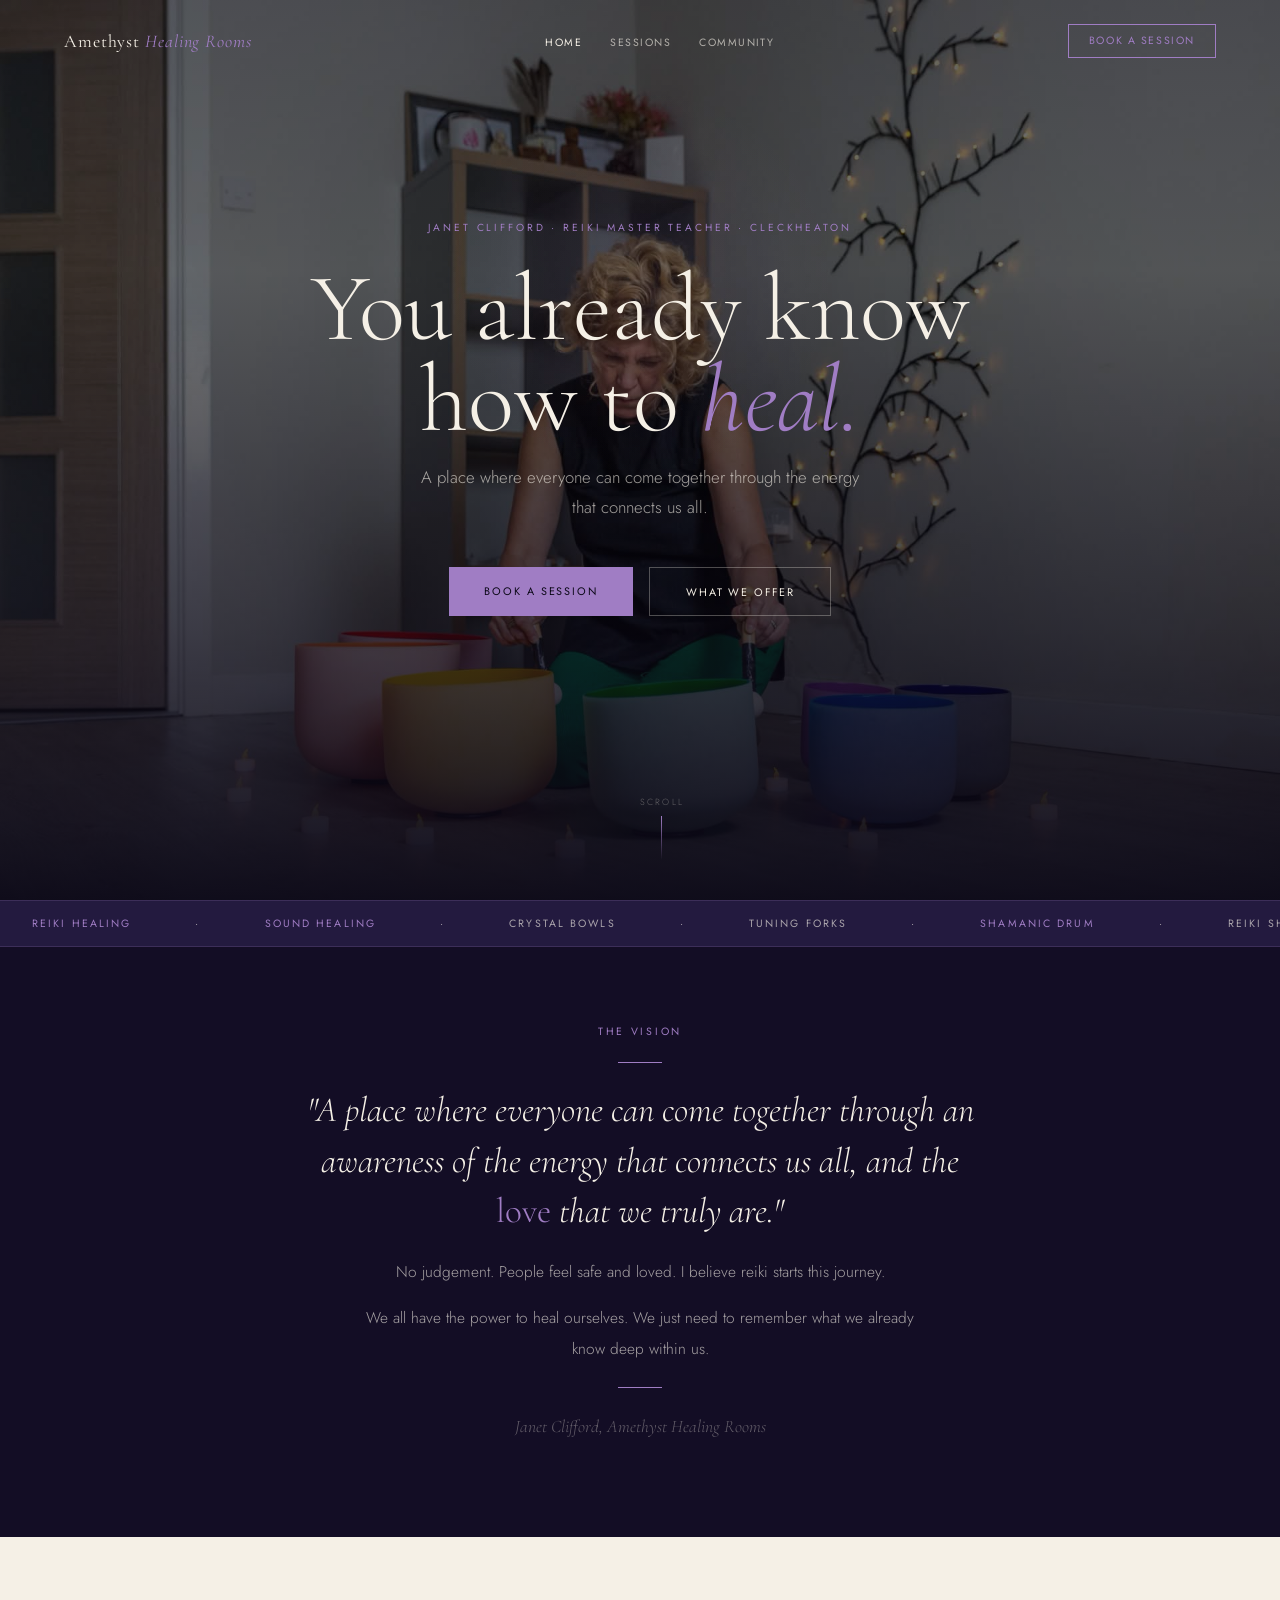
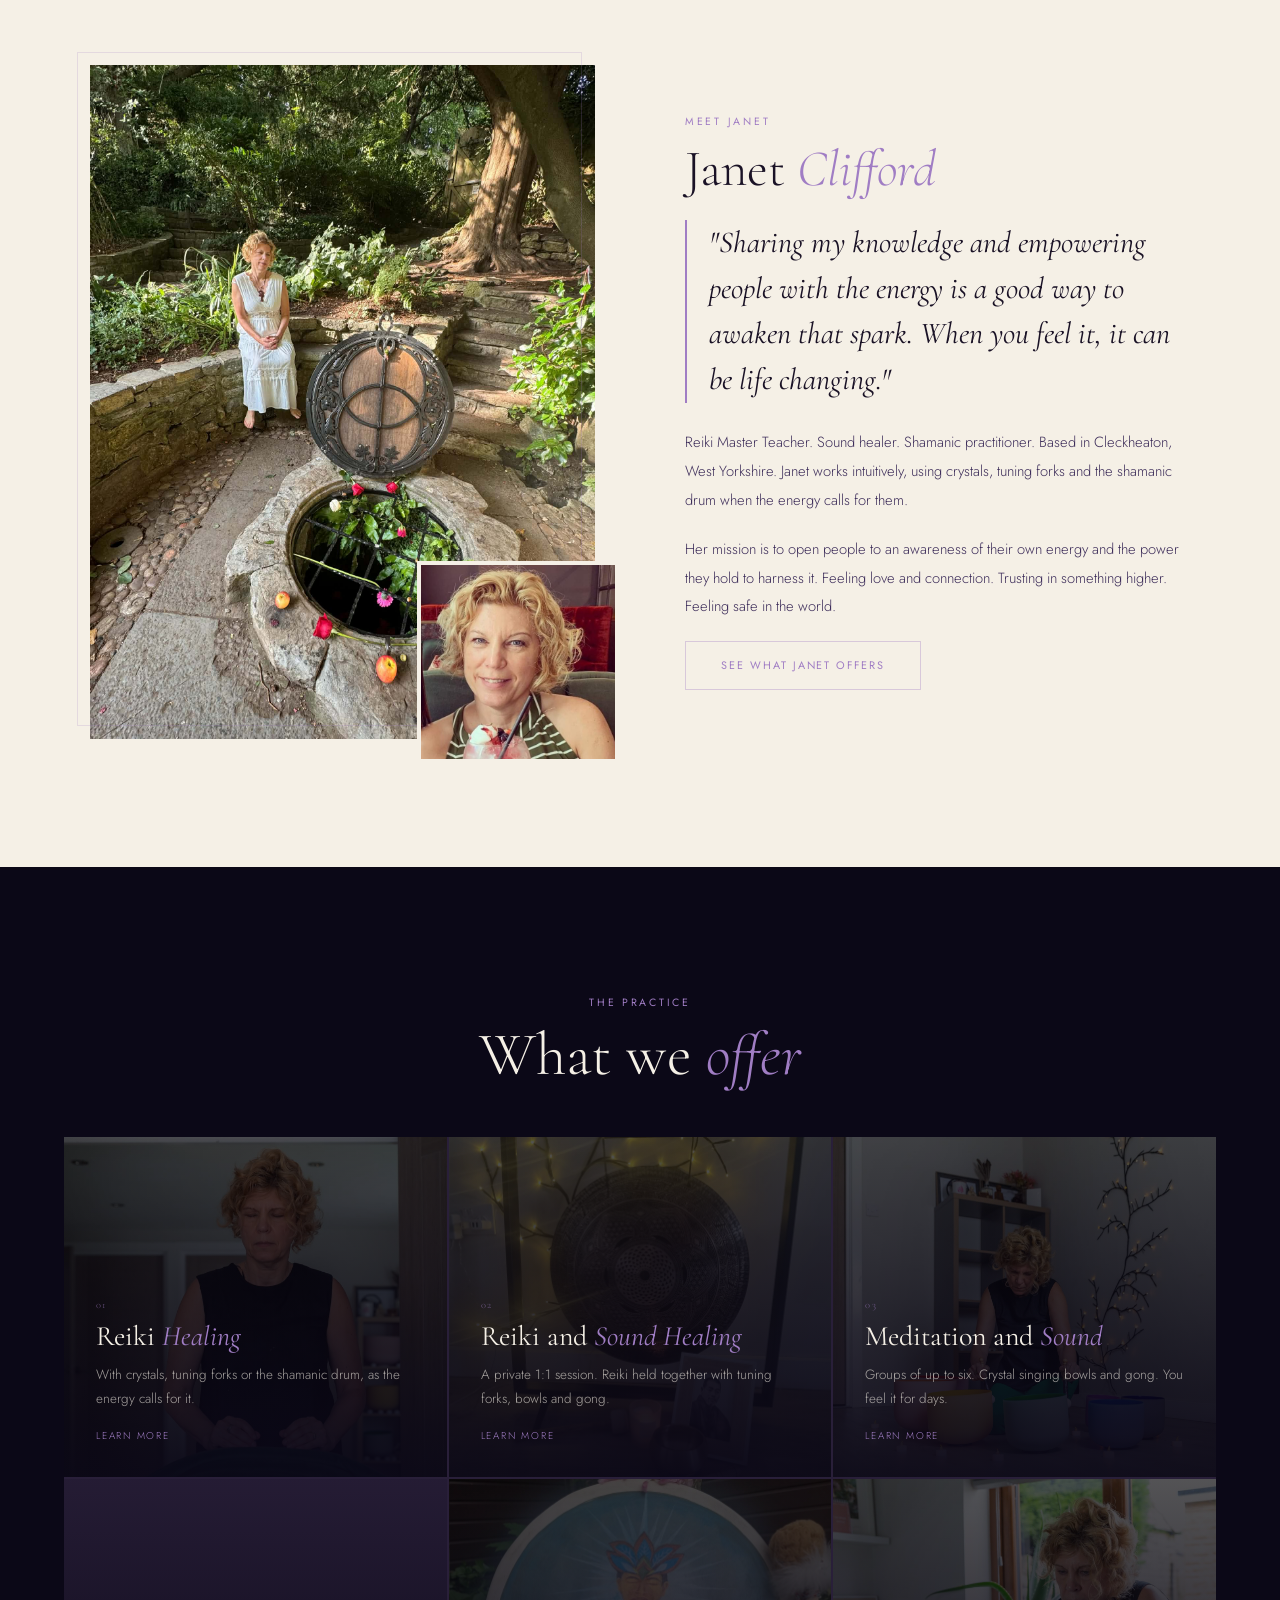
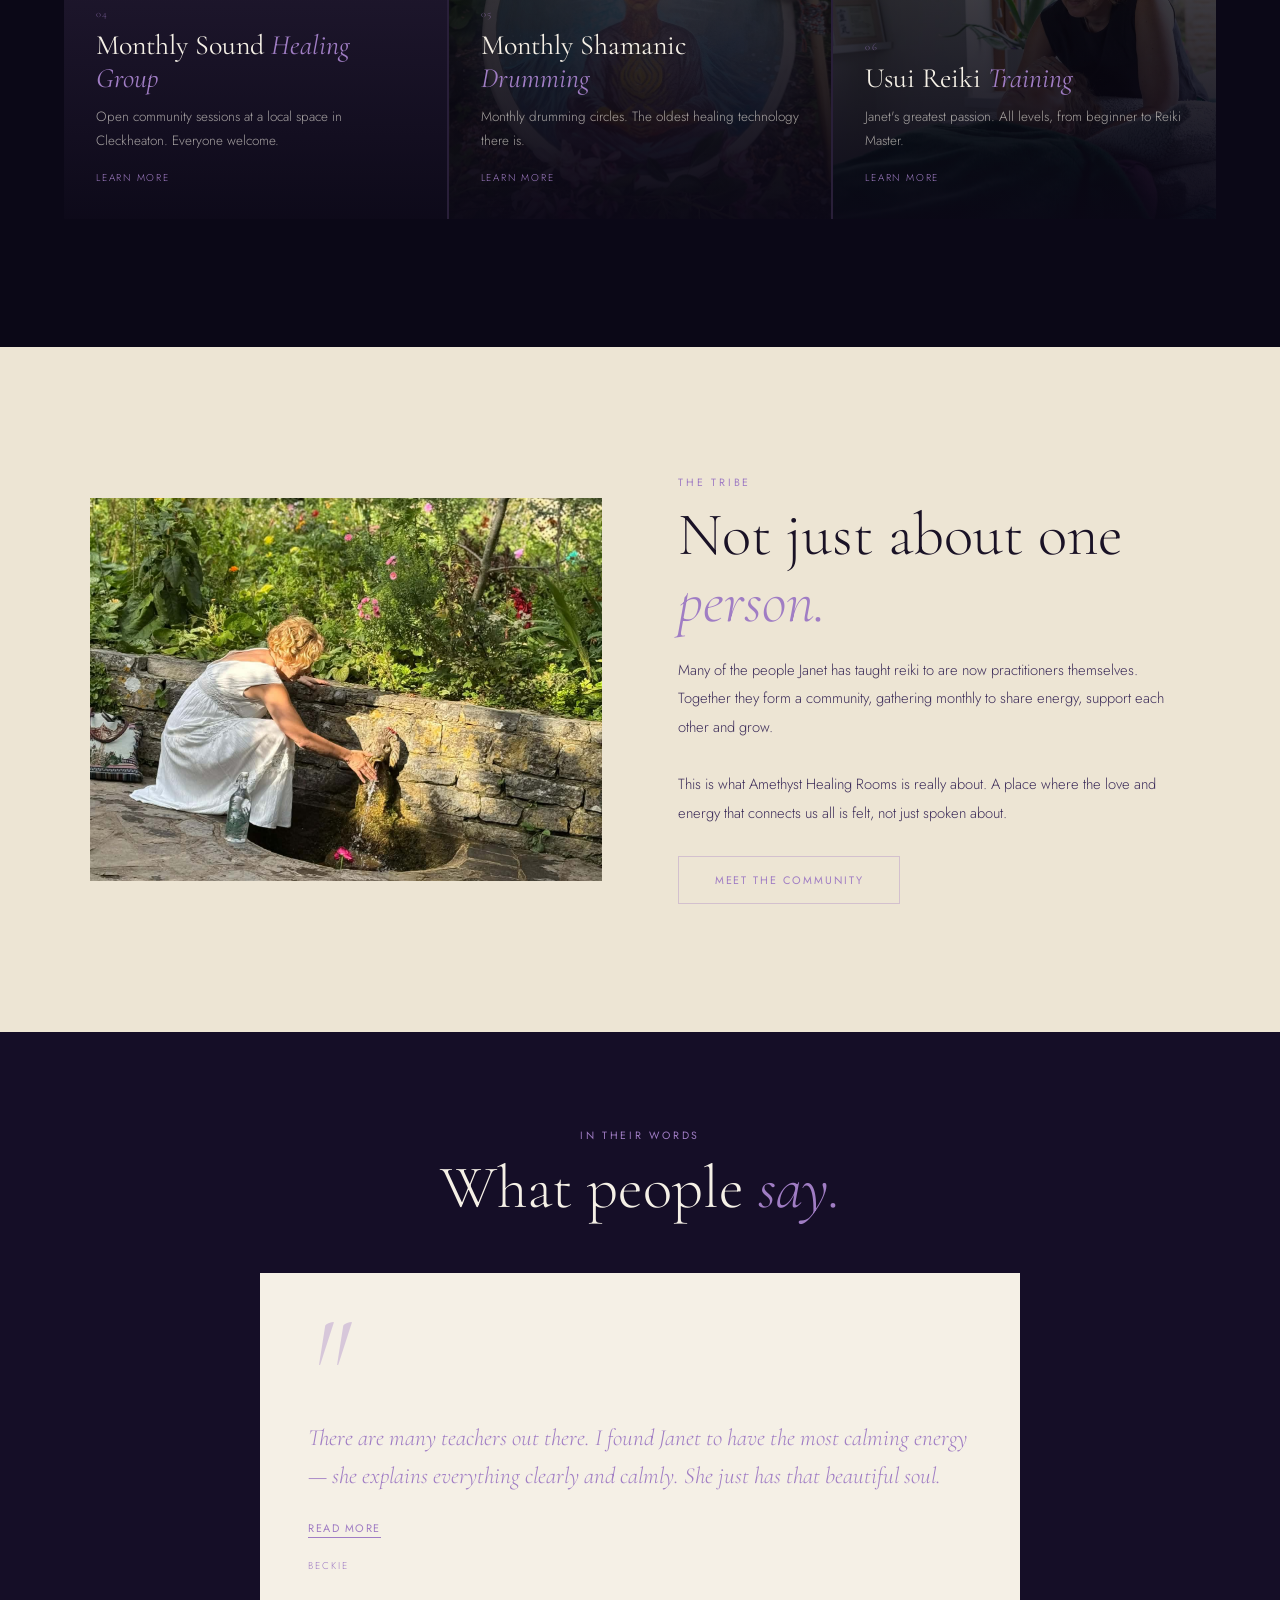
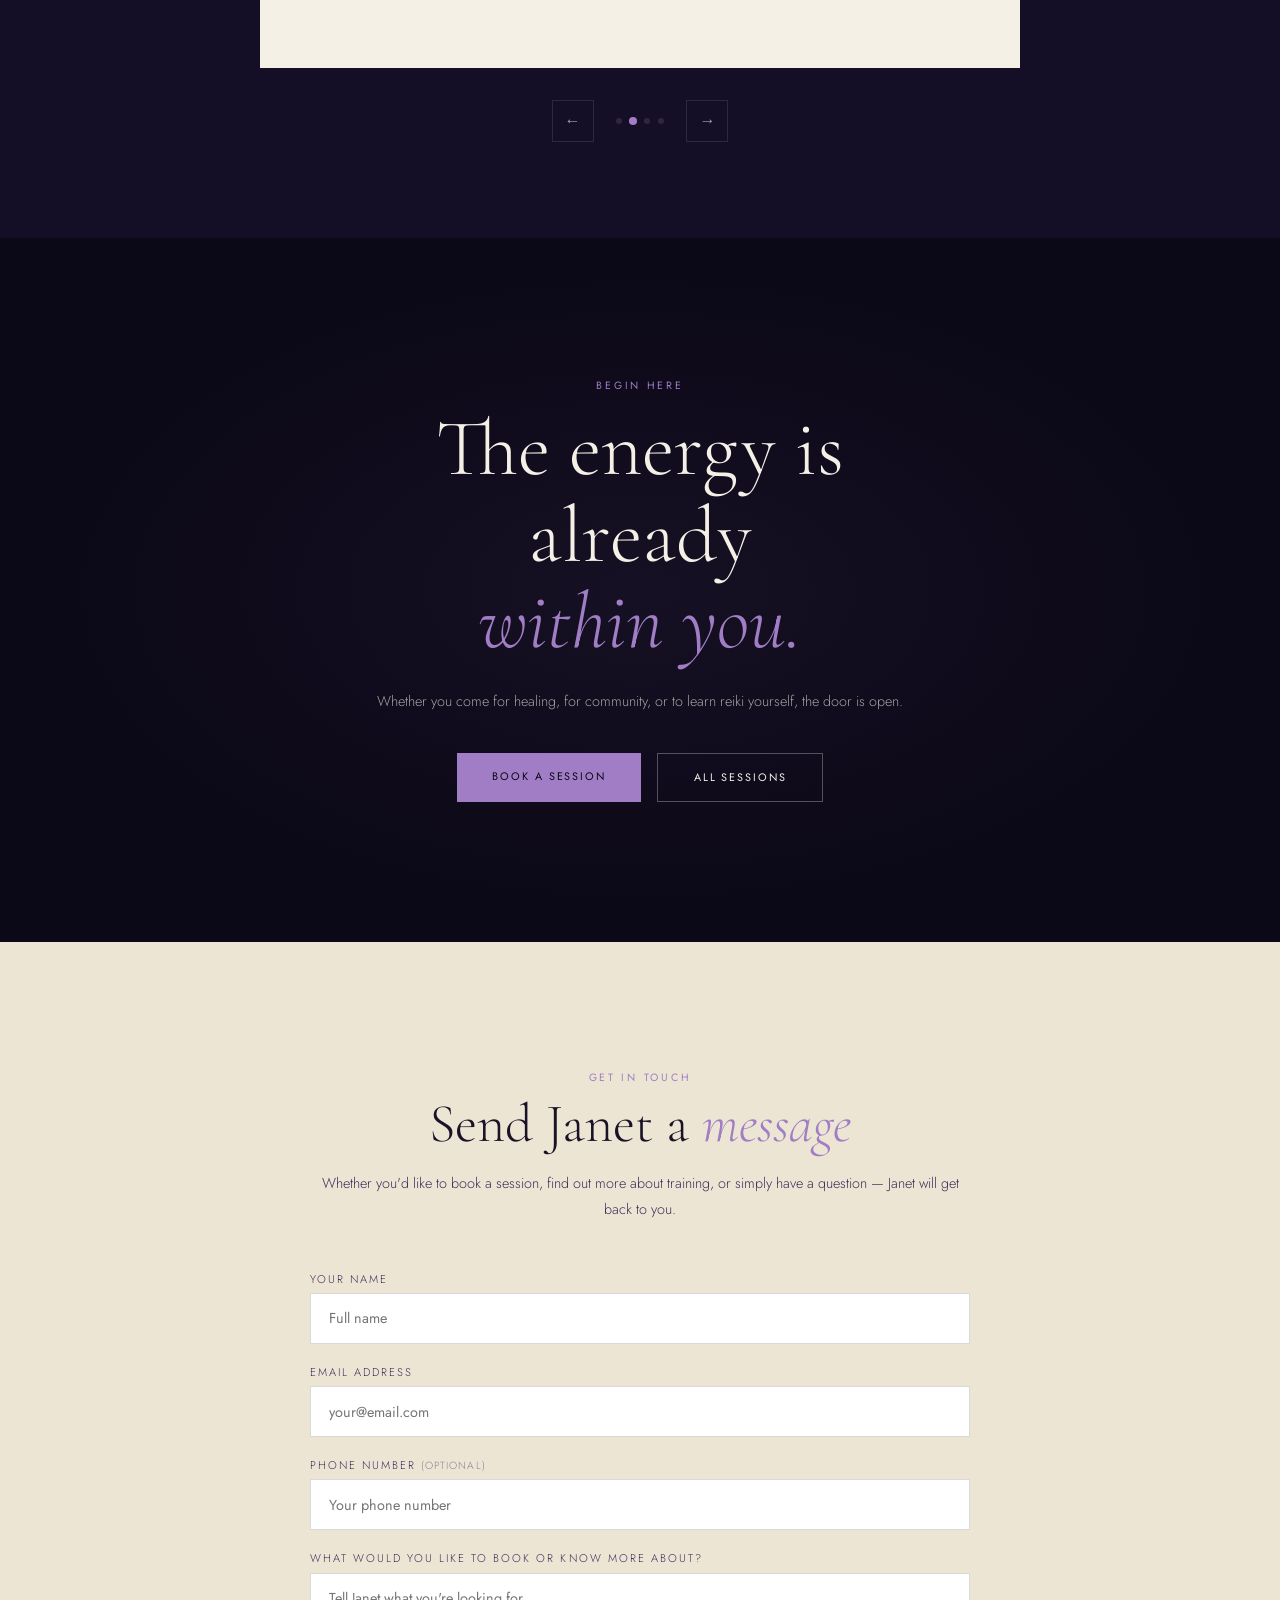
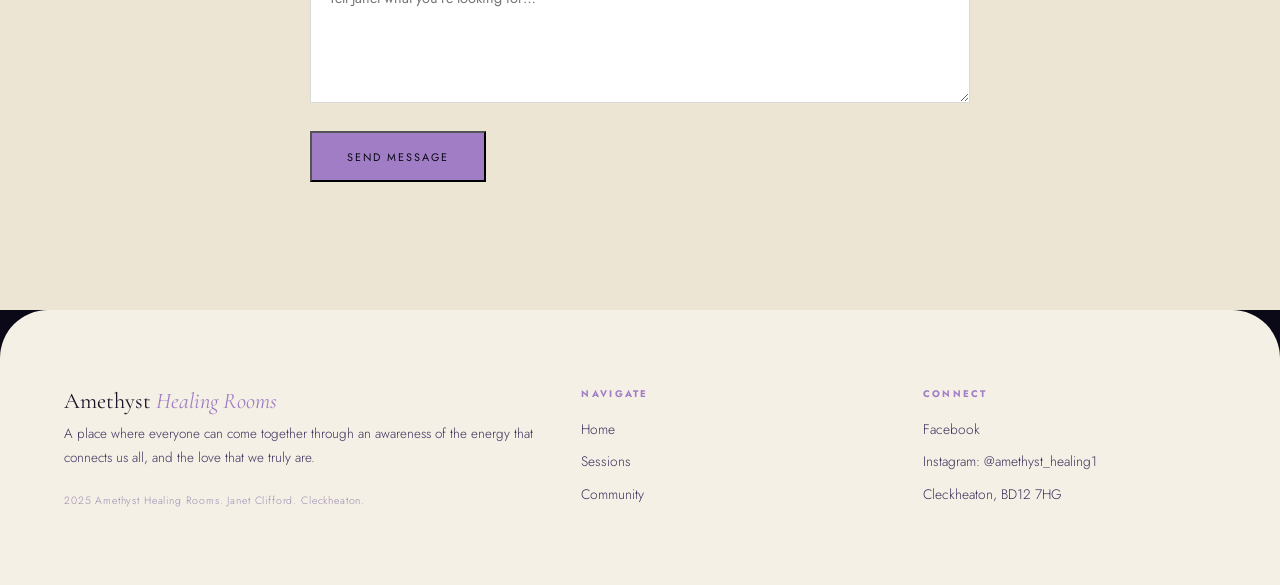
==== index.html @ 8c7b765a "Update Instagram handle to @amethyst_healing1 across all pages and llms.txt Co-Authored-By: Claude S" ====
<!DOCTYPE html>
<html lang="en">
<head>
  <meta charset="UTF-8">
  <meta name="viewport" content="width=device-width, initial-scale=1.0">
  <title>Amethyst Healing Rooms — Janet Clifford · Reiki and Sound Healing · Cleckheaton</title>
  <meta name="description" content="A place where everyone can come together through the energy that connects us all. Reiki, sound healing and community in Cleckheaton, West Yorkshire.">
  <meta property="og:type" content="website">
  <meta property="og:url" content="https://www.amethysthealingrooms.com/">
  <meta property="og:title" content="Amethyst Healing Rooms — Reiki &amp; Sound Healing, Cleckheaton">
  <meta property="og:description" content="A place where everyone can come together through the energy that connects us all. Reiki, sound healing and community in Cleckheaton, West Yorkshire.">
  <meta property="og:image" content="https://www.amethysthealingrooms.com/657449893_1251848930348039_2464343206332712562_n.jpg">
  <meta property="og:site_name" content="Amethyst Healing Rooms">
  <meta name="twitter:card" content="summary_large_image">
  <meta name="twitter:title" content="Amethyst Healing Rooms — Reiki &amp; Sound Healing, Cleckheaton">
  <meta name="twitter:description" content="A place where everyone can come together through the energy that connects us all. Reiki, sound healing and community in Cleckheaton, West Yorkshire.">
  <meta name="twitter:image" content="https://www.amethysthealingrooms.com/657449893_1251848930348039_2464343206332712562_n.jpg">
  <link rel="canonical" href="https://www.amethysthealingrooms.com/">
  <link rel="icon" type="image/png" href="favicon.png">
  <link rel="preconnect" href="https://fonts.googleapis.com">
  <link rel="preconnect" href="https://fonts.gstatic.com" crossorigin>
  <link href="https://fonts.googleapis.com/css2?family=Cormorant+Garamond:ital,wght@0,300;0,400;0,500;1,300;1,400;1,500;1,600&family=Jost:wght@300;400;500&display=swap" rel="stylesheet">
  <link rel="stylesheet" href="styles.css">
  <script type="application/ld+json">
  {
    "@context": "https://schema.org",
    "@graph": [
      {
        "@type": "LocalBusiness",
        "@id": "https://www.amethysthealingrooms.com/#business",
        "name": "Amethyst Healing Rooms",
        "description": "Reiki, sound healing and community in Cleckheaton, West Yorkshire. Run by Janet Clifford, Usui Reiki Master Teacher, sound healer and shamanic practitioner.",
        "url": "https://www.amethysthealingrooms.com/",
        "telephone": "",
        "email": "",
        "address": {
          "@type": "PostalAddress",
          "addressLocality": "Cleckheaton",
          "addressRegion": "West Yorkshire",
          "postalCode": "BD12 7HG",
          "addressCountry": "GB"
        },
        "geo": {
          "@type": "GeoCoordinates",
          "latitude": "53.7245",
          "longitude": "-1.7185"
        },
        "image": "https://www.amethysthealingrooms.com/657449893_1251848930348039_2464343206332712562_n.jpg",
        "priceRange": "££",
        "sameAs": [
          "https://www.facebook.com/profile.php?id=100086459901449"
        ],
        "hasOfferCatalog": {
          "@type": "OfferCatalog",
          "name": "Healing Sessions & Reiki Training",
          "itemListElement": [
            { "@type": "Offer", "itemOffered": { "@type": "Service", "name": "Reiki Healing (1:1)" } },
            { "@type": "Offer", "itemOffered": { "@type": "Service", "name": "Reiki and Sound Healing (1:1)" } },
            { "@type": "Offer", "itemOffered": { "@type": "Service", "name": "Meditation and Sound Healing (Group)" } },
            { "@type": "Offer", "itemOffered": { "@type": "Service", "name": "Distant Healing" } },
            { "@type": "Offer", "itemOffered": { "@type": "Service", "name": "Usui Reiki Training — Level 1", "offers": { "@type": "Offer", "price": "100", "priceCurrency": "GBP" } } },
            { "@type": "Offer", "itemOffered": { "@type": "Service", "name": "Usui Reiki Training — Level 2", "offers": { "@type": "Offer", "price": "150", "priceCurrency": "GBP" } } },
            { "@type": "Offer", "itemOffered": { "@type": "Service", "name": "Usui Reiki Training — Level 3 (Master)", "offers": { "@type": "Offer", "price": "250", "priceCurrency": "GBP" } } }
          ]
        }
      },
      {
        "@type": "Person",
        "@id": "https://www.amethysthealingrooms.com/#janet",
        "name": "Janet Clifford",
        "jobTitle": "Usui Reiki Master Teacher",
        "description": "Usui Reiki Master Teacher, sound healer and shamanic practitioner based in Cleckheaton, West Yorkshire.",
        "worksFor": { "@id": "https://www.amethysthealingrooms.com/#business" },
        "sameAs": [
          "https://www.facebook.com/profile.php?id=100086459901449"
        ]
      },
      {
        "@type": "WebSite",
        "@id": "https://www.amethysthealingrooms.com/#website",
        "url": "https://www.amethysthealingrooms.com/",
        "name": "Amethyst Healing Rooms",
        "publisher": { "@id": "https://www.amethysthealingrooms.com/#business" }
      }
    ]
  }
  </script>
  <style>
    /* HERO */
    #hero {
      position: relative; height: 100dvh; max-height: 100dvh;
      display: flex; flex-direction: column;
      align-items: center; justify-content: center;
      text-align: center; overflow: hidden;
    }
    .hero-bg {
      position: absolute; inset: 0;
      background-image: url('662821507_798593122872281_5762162272473588394_n.jpg');
      background-size: cover; background-position: center 25%;
      filter: brightness(0.48);
    }
    .hero-overlay {
      position: absolute; inset: 0;
      background: linear-gradient(to bottom,
        rgba(11,8,23,0.2) 0%, rgba(11,8,23,0.05) 30%,
        rgba(11,8,23,0.5) 70%, rgba(11,8,23,0.95) 100%);
    }
    .hero-glow {
      position: absolute; top: 8%; left: 50%; transform: translateX(-50%);
      width: 420px; height: 420px;
      background: radial-gradient(circle, rgba(160,125,196,0.1) 0%, transparent 65%);
      pointer-events: none;
    }
    .hero-content {
      position: relative; z-index: 2;
      padding: clamp(1.5rem,4vw,3rem) clamp(1.5rem,5vw,4rem) clamp(5rem,9vw,7rem);
      max-width: 800px;
    }
    .hero-eyebrow {
      font-size: 0.64rem; font-weight: 400;
      letter-spacing: 0.28em; text-transform: uppercase;
      color: var(--acc); margin-bottom: 1.75rem;
      animation: fadeUp 1s ease 0.15s both;
    }
    .hero-h1 {
      font-family: 'Cormorant Garamond', serif;
      font-size: clamp(3.2rem, 8vw, 6rem);
      font-weight: 300; line-height: 0.95;
      color: var(--tl); margin-bottom: 1rem;
      animation: fadeUp 1s ease 0.35s both;
    }
    .hero-h1 em { color: var(--acc); }
    .hero-sub {
      font-size: clamp(0.88rem,1.8vw,1.05rem); font-weight: 300;
      line-height: 1.82; color: var(--tm);
      max-width: 460px; margin: 0 auto 2.8rem;
      animation: fadeUp 1s ease 0.55s both;
    }
    .hero-ctas {
      display: flex; gap: 1rem; justify-content: center; flex-wrap: wrap;
      animation: fadeUp 1s ease 0.75s both;
    }
    .hero-scroll {
      position: absolute; bottom: 2.5rem; left: 50%; transform: translateX(-50%);
      z-index: 2; display: flex; flex-direction: column; align-items: center; gap: 0.5rem;
      animation: fadeUp 1s ease 1.1s both;
    }
    .hero-scroll span { font-size: 0.56rem; letter-spacing: 0.24em; text-transform: uppercase; color: var(--td); }
    .scroll-line {
      width: 1px; height: 44px;
      background: linear-gradient(to bottom, var(--acc), transparent);
      animation: linePulse 2s ease infinite;
    }
    @keyframes linePulse { 0%,100%{opacity:.35} 50%{opacity:1} }

    /* VISION */
    #vision {
      position: relative;
      background-image: url('475765344_607207422171249_840373060851223144_n.jpg');
      background-size: cover; background-position: center;
      background-attachment: fixed;
      padding: clamp(3rem,6vw,5rem) clamp(1.5rem,5vw,4rem);
      text-align: center; overflow: hidden;
    }
    #vision::before {
      content: ''; position: absolute; inset: 0;
      background: var(--deep); opacity: 0.88; z-index: 0;
    }
    .vision-inner { position: relative; max-width: 700px; margin: 0 auto; }
    .vision-quote {
      font-family: 'Cormorant Garamond', serif;
      font-size: clamp(1.5rem, 3.2vw, 2.2rem);
      font-weight: 300; font-style: italic; line-height: 1.44;
      color: var(--tl); margin: 1rem 0 1.25rem;
    }
    .vision-quote em { font-style: normal; color: var(--acc); }
    .vision-body {
      font-size: clamp(0.88rem,1.5vw,0.97rem);
      line-height: 1.96; color: var(--tm);
      max-width: 560px; margin: 0 auto 1rem;
    }

    /* MEET JANET */
    #meet {
      background: var(--cream); color: var(--ink);
      padding: clamp(5rem,10vw,8rem) clamp(1.5rem,5vw,4rem);
    }
    .meet-grid {
      display: grid; grid-template-columns: 1fr 1fr;
      gap: clamp(3rem,7vw,6rem);
      max-width: 1100px; margin: 0 auto; align-items: center;
    }
    .meet-img-wrap { position: relative; }
    .meet-img-main {
      width: 100%; aspect-ratio: 3/4;
      object-fit: cover; object-position: center top;
    }
    .meet-img-accent {
      position: absolute; bottom: -1.5rem; right: -1.5rem;
      width: 40%; aspect-ratio: 1;
      object-fit: cover; object-position: center top;
      border: 4px solid var(--cream);
    }
    .meet-frame {
      position: absolute; top: -0.8rem; left: -0.8rem;
      right: 0.8rem; bottom: 0.8rem;
      border: 1px solid var(--acc-dim); pointer-events: none;
    }
    .meet-name {
      font-family: 'Cormorant Garamond', serif;
      font-size: clamp(2rem,5vw,3.2rem);
      font-weight: 300; line-height: 1.1; color: var(--ink); margin: 0.75rem 0;
    }
    .meet-name em { color: var(--acc); }
    .meet-pull {
      font-family: 'Cormorant Garamond', serif;
      font-size: clamp(1.3rem,2.6vw,1.9rem);
      font-weight: 400; font-style: italic; line-height: 1.5;
      color: var(--ink); border-left: 2px solid var(--acc);
      padding-left: 1.4rem; margin: 1.4rem 0 1.6rem;
    }
    .meet-body { font-size: 0.92rem; line-height: 1.96; color: var(--ink2); margin-bottom: 1.25rem; }

    /* SERVICES GRID */
    #services {
      background: var(--void);
      padding: clamp(5rem,10vw,8rem) clamp(1.5rem,5vw,4rem);
    }
    .sec-header { text-align: center; max-width: 520px; margin: 0 auto 3rem; }
    .svc-grid {
      display: grid; grid-template-columns: repeat(3, 1fr);
      gap: 2px; max-width: 1200px; margin: 0 auto;
      background: var(--acc-dim);
    }

    /* COMMUNITY TEASER */
    #community-tease {
      background: var(--parch); color: var(--ink);
      padding: clamp(5rem,10vw,8rem) clamp(1.5rem,5vw,4rem);
    }
    .comm-grid {
      display: grid; grid-template-columns: 1fr 1fr;
      gap: clamp(3rem,6vw,5rem);
      max-width: 1100px; margin: 0 auto; align-items: center;
    }
    .comm-img { width: 100%; aspect-ratio: 4/3; object-fit: cover; }
    .comm-title {
      font-family: 'Cormorant Garamond', serif;
      font-size: clamp(2.2rem,5.5vw,3.8rem);
      font-weight: 300; line-height: 1.1;
      color: var(--ink); margin: 0.75rem 0 1.25rem;
    }
    .comm-title em { color: var(--acc); }
    .comm-body { font-size: 0.92rem; line-height: 1.96; color: var(--ink2); margin-bottom: 1.75rem; }


    /* TESTIMONIAL CAROUSEL */
    .tc-band {
      background: var(--deep);
      padding: clamp(4rem,8vw,6rem) clamp(1.5rem,5vw,4rem);
    }
    .tc-head {
      text-align: center; margin-bottom: clamp(2.5rem,4vw,3.5rem);
    }
    .tc-wrap {
      max-width: 760px; margin: 0 auto; position: relative;
    }
    .tc-stage { overflow: hidden; }
    .tc-track {
      display: flex;
      transition: transform 0.5s cubic-bezier(0.4, 0, 0.2, 1);
    }
    .tc-card {
      flex: 0 0 100%;
      background: var(--cream);
      padding: clamp(2.5rem,5vw,3.5rem) clamp(2rem,4vw,3rem);
      position: relative;
    }
    .tc-qmark {
      font-family: 'Cormorant Garamond', serif;
      font-size: 8rem; line-height: 0.55;
      color: var(--acc); opacity: 0.35;
      display: block; margin-bottom: 1.2rem;
      font-style: italic; user-select: none;
    }
    .tc-quote {
      font-family: 'Cormorant Garamond', serif;
      font-size: clamp(1.15rem,2vw,1.45rem);
      font-style: italic; font-weight: 300;
      line-height: 1.65; color: var(--acc);
      margin-bottom: 1.25rem;
    }
    .tc-more {
      display: inline-block; background: none; border: none;
      border-bottom: 1px solid var(--acc); padding: 0 0 1px;
      font-family: 'Jost', sans-serif;
      font-size: 0.68rem; letter-spacing: 0.14em;
      text-transform: uppercase; color: var(--acc);
      cursor: pointer; margin-bottom: 1.25rem;
      transition: opacity 0.2s;
    }
    .tc-more:hover { opacity: 0.65; }
    .tc-attr {
      display: block; font-size: 0.62rem;
      letter-spacing: 0.2em; text-transform: uppercase; color: var(--acc);
    }
    .tc-nav {
      display: flex; align-items: center;
      justify-content: center; gap: 1.4rem; margin-top: 2rem;
    }
    .tc-arrow {
      width: 42px; height: 42px;
      background: none; border: 1px solid var(--acc-dim);
      color: var(--tm); font-size: 1rem; cursor: pointer;
      display: flex; align-items: center; justify-content: center;
      transition: border-color 0.2s, color 0.2s;
    }
    .tc-arrow:hover { border-color: var(--acc); color: var(--acc); }
    .tc-dots { display: flex; gap: 0.5rem; }
    .tc-dot {
      width: 6px; height: 6px; border-radius: 50%;
      background: var(--acc-dim); border: none;
      cursor: pointer; padding: 0;
      transition: background 0.25s, transform 0.25s;
    }
    .tc-dot.active { background: var(--acc); transform: scale(1.35); }

    /* LIGHTBOX */
    .t-lightbox {
      position: fixed; inset: 0; z-index: 900;
      background: rgba(11,8,23,0.92);
      display: flex; align-items: center; justify-content: center;
      padding: 2rem;
      opacity: 0; pointer-events: none;
      transition: opacity 0.28s;
    }
    .t-lightbox.open { opacity: 1; pointer-events: all; }
    .t-lb-inner {
      max-width: 640px; width: 100%;
      background: var(--mid); padding: clamp(2.5rem,5vw,4rem);
      position: relative;
    }
    .t-lb-qmark {
      font-family: 'Cormorant Garamond', serif;
      font-size: 5rem; line-height: 0.5;
      color: var(--acc); opacity: 0.25;
      display: block; margin-bottom: 1.5rem; font-style: italic;
    }
    .t-lb-quote {
      font-family: 'Cormorant Garamond', serif;
      font-size: clamp(1.05rem,1.8vw,1.3rem);
      font-style: italic; font-weight: 300;
      line-height: 1.7; color: var(--tl); margin-bottom: 1.5rem;
    }
    .t-lb-attr {
      font-size: 0.62rem; letter-spacing: 0.2em;
      text-transform: uppercase; color: var(--acc);
    }
    .t-lb-close {
      position: absolute; top: 1rem; right: 1.2rem;
      background: none; border: none; cursor: pointer;
      font-size: 1.6rem; color: var(--td); line-height: 1;
      transition: color 0.2s;
    }
    .t-lb-close:hover { color: var(--tl); }

    /* MOBILE */
    @media (max-width: 900px) {
      .svc-grid { grid-template-columns: repeat(2, 1fr); }
      .events-grid { grid-template-columns: 1fr; gap: 2px; }
    }
    @media (max-width: 768px) {
      .meet-grid, .comm-grid { grid-template-columns: 1fr; }
      .meet-img-accent { display: none; }
      .hero-h1 { font-size: clamp(3rem,13vw,5rem); }
    }
    @media (max-width: 480px) {
      .svc-grid { grid-template-columns: 1fr; }
    }
    /* iOS: background-attachment:fixed is broken on Safari/WebKit */
    @media (max-width: 1024px) {
      #vision { background-attachment: scroll; }
    }
  </style>
</head>
<body>

<nav id="nav">
  <a href="/" class="nav-logo">Amethyst <span>Healing Rooms</span></a>
  <ul class="nav-links">
    <li><a href="/" class="active">Home</a></li>
    <li><a href="sessions.html">Sessions</a></li>
    <li><a href="community.html">Community</a></li>
  </ul>
  <a href="#contact" class="nav-cta">Book a Session</a>
  <button class="hamburger" aria-label="Menu"><span></span><span></span><span></span></button>
</nav>

<!-- HERO -->
<section id="hero">
  <div class="hero-bg"></div>
  <div class="hero-overlay"></div>
  <div class="hero-glow"></div>
  <div class="hero-content">
    <p class="hero-eyebrow">Janet Clifford · Reiki Master Teacher · Cleckheaton</p>
    <h1 class="hero-h1">You already know<br>how to <em>heal.</em></h1>
    <p class="hero-sub">A place where everyone can come together through the energy that connects us all.</p>
    <div class="hero-ctas">
      <a href="#contact" class="btn-solid">Book a Session</a>
      <a href="sessions.html" class="btn-outline">What We Offer</a>
    </div>
  </div>
  <div class="hero-scroll"><span>Scroll</span><div class="scroll-line"></div></div>
</section>

<!-- TICKER -->
<div class="ticker-wrap">
  <div class="ticker-track">
    <span class="ticker-item hl">Reiki Healing</span>
    <span class="ticker-item">·</span>
    <span class="ticker-item hl">Sound Healing</span>
    <span class="ticker-item">·</span>
    <span class="ticker-item">Crystal Bowls</span>
    <span class="ticker-item">·</span>
    <span class="ticker-item">Tuning Forks</span>
    <span class="ticker-item">·</span>
    <span class="ticker-item hl">Shamanic Drum</span>
    <span class="ticker-item">·</span>
    <span class="ticker-item">Reiki Shares</span>
    <span class="ticker-item">·</span>
    <span class="ticker-item hl">Usui Reiki Training</span>
    <span class="ticker-item">·</span>
    <span class="ticker-item">Monthly Circles</span>
    <span class="ticker-item">·</span>
    <span class="ticker-item">Cleckheaton, West Yorkshire</span>
    <span class="ticker-item">·</span>
    <!-- duplicate for seamless loop -->
    <span class="ticker-item hl">Reiki Healing</span>
    <span class="ticker-item">·</span>
    <span class="ticker-item hl">Sound Healing</span>
    <span class="ticker-item">·</span>
    <span class="ticker-item">Crystal Bowls</span>
    <span class="ticker-item">·</span>
    <span class="ticker-item">Tuning Forks</span>
    <span class="ticker-item">·</span>
    <span class="ticker-item hl">Shamanic Drum</span>
    <span class="ticker-item">·</span>
    <span class="ticker-item">Reiki Shares</span>
    <span class="ticker-item">·</span>
    <span class="ticker-item hl">Usui Reiki Training</span>
    <span class="ticker-item">·</span>
    <span class="ticker-item">Monthly Circles</span>
    <span class="ticker-item">·</span>
    <span class="ticker-item">Cleckheaton, West Yorkshire</span>
    <span class="ticker-item">·</span>
  </div>
</div>

<!-- VISION -->
<section id="vision">
  <div class="vision-inner">
    <span class="eyebrow rv">The Vision</span>
    <div class="divider divider-c rv"></div>
    <blockquote class="vision-quote rv d1">
      "A place where everyone can come together through an awareness of the energy that connects us all, and the <em>love</em> that we truly are."
    </blockquote>
    <p class="vision-body rv d2">No judgement. People feel safe and loved. I believe reiki starts this journey.</p>
    <p class="vision-body rv d2">We all have the power to heal ourselves. We just need to remember what we already know deep within us.</p>
    <div class="divider divider-c rv d3"></div>
    <p class="vision-body rv d3" style="font-family:'Cormorant Garamond',serif; font-style:italic; font-size:clamp(0.95rem,1.8vw,1.1rem); color:var(--td);">Janet Clifford, Amethyst Healing Rooms</p>
  </div>
</section>

<!-- MEET JANET -->
<section id="meet">
  <div class="meet-grid">
    <div class="meet-img-wrap rv">
      <div class="meet-frame"></div>
      <img class="meet-img-main" src="657449893_1251848930348039_2464343206332712562_n.jpg" alt="Janet Clifford at a sacred garden well">
      <img class="meet-img-accent" src="661472770_879750938446454_1947353881289032312_n.jpg" alt="Janet Clifford">
    </div>
    <div class="rv d1">
      <span class="eyebrow" style="color:var(--acc);">Meet Janet</span>
      <h2 class="meet-name">Janet <em>Clifford</em></h2>
      <blockquote class="meet-pull">"Sharing my knowledge and empowering people with the energy is a good way to awaken that spark. When you feel it, it can be life changing."</blockquote>
      <p class="meet-body">Reiki Master Teacher. Sound healer. Shamanic practitioner. Based in Cleckheaton, West Yorkshire. Janet works intuitively, using crystals, tuning forks and the shamanic drum when the energy calls for them.</p>
      <p class="meet-body">Her mission is to open people to an awareness of their own energy and the power they hold to harness it. Feeling love and connection. Trusting in something higher. Feeling safe in the world.</p>
      <a href="sessions.html" class="btn-outline-dark">See what Janet offers</a>
    </div>
  </div>
</section>

<!-- SERVICES OVERVIEW -->
<section id="services">
  <div class="sec-header">
    <span class="eyebrow rv">The Practice</span>
    <h2 class="sec-title rv d1">What we <em>offer</em></h2>
  </div>
  <div class="svc-grid">

    <div class="svc-card rv">
      <div class="svc-bg" style="background-image:url('657006863_1478873307169885_1280441542871272468_n.jpg')"></div>
      <div class="svc-overlay"></div>
      <div class="svc-content">
        <p class="svc-num">01</p>
        <h3 class="svc-name">Reiki <em>Healing</em></h3>
        <p class="svc-desc">With crystals, tuning forks or the shamanic drum, as the energy calls for it.</p>
        <a href="sessions.html#reiki" class="svc-link">Learn more</a>
      </div>
    </div>

    <div class="svc-card rv d1">
      <div class="svc-bg" style="background-image:url('683722223_1757088048811352_3911941747473160354_n.jpg')"></div>
      <div class="svc-overlay"></div>
      <div class="svc-content">
        <p class="svc-num">02</p>
        <h3 class="svc-name">Reiki and <em>Sound Healing</em></h3>
        <p class="svc-desc">A private 1:1 session. Reiki held together with tuning forks, bowls and gong.</p>
        <a href="sessions.html#sound-reiki" class="svc-link">Learn more</a>
      </div>
    </div>

    <div class="svc-card rv d2">
      <div class="svc-bg" style="background-image:url('662821507_798593122872281_5762162272473588394_n.jpg')"></div>
      <div class="svc-overlay"></div>
      <div class="svc-content">
        <p class="svc-num">03</p>
        <h3 class="svc-name">Meditation and <em>Sound</em></h3>
        <p class="svc-desc">Groups of up to six. Crystal singing bowls and gong. You feel it for days.</p>
        <a href="sessions.html#meditation" class="svc-link">Learn more</a>
      </div>
    </div>

    <div class="svc-card rv">
      <div class="svc-bg" style="background-image:url('https://images.unsplash.com/photo-1643682661119-28da0685be2c?q=80&w=1170&auto=format&fit=crop&ixlib=rb-4.1.0')"></div>
      <div class="svc-overlay"></div>
      <div class="svc-content">
        <p class="svc-num">04</p>
        <h3 class="svc-name">Monthly Sound <em>Healing Group</em></h3>
        <p class="svc-desc">Open community sessions at a local space in Cleckheaton. Everyone welcome.</p>
        <a href="community.html#gatherings" class="svc-link">Learn more</a>
      </div>
    </div>

    <div class="svc-card rv d1">
      <div class="svc-bg" style="background-image:url('682594759_938043035763638_7279739859684300059_n.jpg')"></div>
      <div class="svc-overlay"></div>
      <div class="svc-content">
        <p class="svc-num">05</p>
        <h3 class="svc-name">Monthly Shamanic <em>Drumming</em></h3>
        <p class="svc-desc">Monthly drumming circles. The oldest healing technology there is.</p>
        <a href="community.html#gatherings" class="svc-link">Learn more</a>
      </div>
    </div>

    <div class="svc-card rv d2">
      <div class="svc-bg" style="background-image:url('657459252_980108297830778_6736310075188424402_n.jpg')"></div>
      <div class="svc-overlay"></div>
      <div class="svc-content">
        <p class="svc-num">06</p>
        <h3 class="svc-name">Usui Reiki <em>Training</em></h3>
        <p class="svc-desc">Janet's greatest passion. All levels, from beginner to Reiki Master.</p>
        <a href="sessions.html#training" class="svc-link">Learn more</a>
      </div>
    </div>

  </div>
</section>

<!-- COMMUNITY TEASER -->
<section id="community-tease">
  <div class="comm-grid">
    <div class="rv">
      <img src="657253396_1440155630983374_4627450917287759395_n.jpg" class="comm-img" alt="Janet at a sacred healing garden">
    </div>
    <div class="rv d1">
      <span class="eyebrow" style="color:var(--acc);">The Tribe</span>
      <h2 class="comm-title">Not just about one <em>person.</em></h2>
      <p class="comm-body">Many of the people Janet has taught reiki to are now practitioners themselves. Together they form a community, gathering monthly to share energy, support each other and grow.</p>
      <p class="comm-body">This is what Amethyst Healing Rooms is really about. A place where the love and energy that connects us all is felt, not just spoken about.</p>
      <a href="community.html" class="btn-outline-dark">Meet the community</a>
    </div>
  </div>
</section>

<!-- TESTIMONIALS CAROUSEL -->
<div class="tc-band">
  <div class="tc-head rv">
    <span class="eyebrow">In Their Words</span>
    <h2 class="sec-title" style="color:var(--tl);">What people <em>say.</em></h2>
  </div>
  <div class="tc-wrap rv d1">
    <div class="tc-stage">
      <div class="tc-track" id="tcTrack">

        <div class="tc-card">
          <span class="tc-qmark">"</span>
          <p class="tc-quote">Reiki has had a massive impact on my life for the better. It makes me feel relaxed, calm and at peace. I now feel more aligned with myself, other people and the universe — we are all connected.</p>
          <button class="tc-more" data-lb="tlb0">Read more</button>
          <span class="tc-attr">Dionne</span>
        </div>

        <div class="tc-card">
          <span class="tc-qmark">"</span>
          <p class="tc-quote">There are many teachers out there. I found Janet to have the most calming energy — she explains everything clearly and calmly. She just has that beautiful soul.</p>
          <button class="tc-more" data-lb="tlb1">Read more</button>
          <span class="tc-attr">Beckie</span>
        </div>

        <div class="tc-card">
          <span class="tc-qmark">"</span>
          <p class="tc-quote">Janet is a fantastic practitioner. She's kind, considerate, empathic and has a great energy about her. I've really enjoyed the sessions we've had together and look forward to continuing more in the future.</p>
          <span class="tc-attr">Chris</span>
        </div>

        <div class="tc-card">
          <span class="tc-qmark">"</span>
          <p class="tc-quote">I'd never really understood what reiki did for others. I tried it a few times without feeling much — I kept listening to others talk about how it helped them, so I knew there must be something in it for me too.</p>
          <button class="tc-more" data-lb="tlb2">Read more</button>
          <span class="tc-attr">Katie</span>
        </div>

      </div>
    </div>
    <div class="tc-nav">
      <button class="tc-arrow" id="tcPrev">&#8592;</button>
      <div class="tc-dots" id="tcDots"></div>
      <button class="tc-arrow" id="tcNext">&#8594;</button>
    </div>
  </div>
</div>

<!-- LIGHTBOXES -->
<div class="t-lightbox" id="tlb0">
  <div class="t-lb-inner">
    <button class="t-lb-close" data-close="tlb0">&#215;</button>
    <span class="t-lb-qmark">"</span>
    <p class="t-lb-quote">Reiki has had a massive impact on my life for the better. It makes me feel relaxed, calm and at peace. I now feel more aligned with myself, other people and the universe — we are all connected. I do the Hatsurei Ho reiki meditation daily, which helps me start each day with calm and clarity. I'm so blessed and grateful that reiki was introduced to me.</p>
    <p class="t-lb-attr">Dionne</p>
  </div>
</div>

<div class="t-lightbox" id="tlb1">
  <div class="t-lb-inner">
    <button class="t-lb-close" data-close="tlb1">&#215;</button>
    <span class="t-lb-qmark">"</span>
    <p class="t-lb-quote">There are many teachers out there. I found Janet to have the most calming energy — she explains everything clearly and calmly. She just has that beautiful soul.<br><br>Reiki helped me stop and think clearly, see things differently. It calms your mind and helps you focus on what serves you and let go of what doesn't. It works differently for everyone — but give it a try. You may be pleasantly surprised how your mindset changes, and how free you become.<br><br>The transformation is gradual. Like a chrysalis to a butterfly.</p>
    <p class="t-lb-attr">Beckie</p>
  </div>
</div>

<div class="t-lightbox" id="tlb2">
  <div class="t-lb-inner">
    <button class="t-lb-close" data-close="tlb2">&#215;</button>
    <span class="t-lb-qmark">"</span>
    <p class="t-lb-quote">I'd never really understood what reiki did for others. I tried it a few times without feeling much. I kept listening to others talk about how it helped them, so I knew there must be something in it for me too. Trying crystal bowl sound healing is how I met Janet.<br><br>When I heard she was offering training, I thought she was the best person to learn from. It was a lovely day — easy pace, no question was wrong. I particularly liked knowing there would be a monthly follow-up to practise. That was reassuring.</p>
    <p class="t-lb-attr">Katie</p>
  </div>
</div>

<!-- CTA -->
<div class="cta-band">
  <div class="cta-inner">
    <span class="eyebrow rv">Begin Here</span>
    <h2 class="cta-hl rv d1">The energy is already<br><em>within you.</em></h2>
    <p class="cta-sub rv d2">Whether you come for healing, for community, or to learn reiki yourself, the door is open.</p>
    <div class="cta-btns rv d3">
      <a href="#contact" class="btn-solid">Book a Session</a>
      <a href="sessions.html" class="btn-outline">All Sessions</a>
    </div>
  </div>
</div>

<!-- CONTACT FORM -->
<section id="contact" style="
  background: var(--parch);
  padding: clamp(5rem,10vw,8rem) clamp(1.5rem,5vw,4rem);
">
  <div style="max-width:660px; margin:0 auto;">
    <div style="text-align:center; margin-bottom:3rem;">
      <span class="eyebrow rv" style="color:var(--acc);">Get in Touch</span>
      <h2 class="rv d1" style="
        font-family:'Cormorant Garamond',serif;
        font-size:clamp(2.2rem,5vw,3.4rem);
        font-weight:300;
        line-height:1.1;
        color:var(--ink);
        margin:0.6rem 0 1rem;
      ">Send Janet a <em style="color:var(--acc);">message</em></h2>
      <p class="rv d2" style="font-size:0.9rem;line-height:1.8;color:var(--ink2);">Whether you'd like to book a session, find out more about training, or simply have a question — Janet will get back to you.</p>
    </div>

    <form action="https://formspree.io/f/meenreze" method="POST" class="rv d2" style="display:flex;flex-direction:column;gap:1.25rem;">

      <div style="display:flex;flex-direction:column;gap:0.4rem;">
        <label style="font-size:0.7rem;letter-spacing:0.18em;text-transform:uppercase;color:var(--ink2);">Your Name</label>
        <input type="text" name="name" required placeholder="Full name" style="
          background:#fff;
          border:1px solid rgba(0,0,0,0.15);
          padding:0.9rem 1.1rem;
          font-family:'Jost',sans-serif;
          font-size:0.9rem;
          color:var(--ink);
          outline:none;
          transition:border-color 0.2s;
        " onfocus="this.style.borderColor='var(--acc)'" onblur="this.style.borderColor='rgba(0,0,0,0.15)'">
      </div>

      <div style="display:flex;flex-direction:column;gap:0.4rem;">
        <label style="font-size:0.7rem;letter-spacing:0.18em;text-transform:uppercase;color:var(--ink2);">Email Address</label>
        <input type="email" name="email" required placeholder="your@email.com" style="
          background:#fff;
          border:1px solid rgba(0,0,0,0.15);
          padding:0.9rem 1.1rem;
          font-family:'Jost',sans-serif;
          font-size:0.9rem;
          color:var(--ink);
          outline:none;
          transition:border-color 0.2s;
        " onfocus="this.style.borderColor='var(--acc)'" onblur="this.style.borderColor='rgba(0,0,0,0.15)'">
      </div>

      <div style="display:flex;flex-direction:column;gap:0.4rem;">
        <label style="font-size:0.7rem;letter-spacing:0.18em;text-transform:uppercase;color:var(--ink2);">Phone Number <span style="font-size:0.65rem;opacity:0.55;letter-spacing:0.1em;">(optional)</span></label>
        <input type="tel" name="phone" placeholder="Your phone number" style="
          background:#fff;
          border:1px solid rgba(0,0,0,0.15);
          padding:0.9rem 1.1rem;
          font-family:'Jost',sans-serif;
          font-size:0.9rem;
          color:var(--ink);
          outline:none;
          transition:border-color 0.2s;
        " onfocus="this.style.borderColor='var(--acc)'" onblur="this.style.borderColor='rgba(0,0,0,0.15)'">
      </div>

      <div style="display:flex;flex-direction:column;gap:0.4rem;">
        <label style="font-size:0.7rem;letter-spacing:0.18em;text-transform:uppercase;color:var(--ink2);">What would you like to book or know more about?</label>
        <textarea name="details" required rows="5" placeholder="Tell Janet what you're looking for…" style="
          background:#fff;
          border:1px solid rgba(0,0,0,0.15);
          padding:0.9rem 1.1rem;
          font-family:'Jost',sans-serif;
          font-size:0.9rem;
          color:var(--ink);
          outline:none;
          resize:vertical;
          transition:border-color 0.2s;
        " onfocus="this.style.borderColor='var(--acc)'" onblur="this.style.borderColor='rgba(0,0,0,0.15)'"></textarea>
      </div>

      <button type="submit" class="btn-solid" style="align-self:flex-start;margin-top:0.5rem;">Send Message</button>

    </form>
  </div>
</section>

<!-- FOOTER -->
<footer>
  <div class="footer-inner">
    <div class="footer-brand">
      <h2>Amethyst <em>Healing Rooms</em></h2>
      <p class="footer-tag">A place where everyone can come together through an awareness of the energy that connects us all, and the love that we truly are.</p>
      <p class="footer-copy">2025 Amethyst Healing Rooms. Janet Clifford. Cleckheaton.</p>
    </div>
    <nav class="footer-nav">
      <h4>Navigate</h4>
      <ul>
        <li><a href="/">Home</a></li>
        <li><a href="sessions.html">Sessions</a></li>
        <li><a href="community.html">Community</a></li>
      </ul>
    </nav>
    <nav class="footer-nav">
      <h4>Connect</h4>
      <ul>
        <li><a href="https://www.facebook.com/profile.php?id=100086459901449" target="_blank" rel="noopener noreferrer">Facebook</a></li>
        <li><a href="https://www.instagram.com/amethyst_healing1" target="_blank" rel="noopener noreferrer">Instagram: @amethyst_healing1</a></li>
        <li><span style="font-size:0.86rem;color:var(--ink2);">Cleckheaton, BD12 7HG</span></li>
      </ul>
    </nav>
  </div>
</footer>

<script>
  const nav = document.getElementById('nav');
  window.addEventListener('scroll', () => nav.classList.toggle('scrolled', window.scrollY > 60), { passive: true });
  const io = new IntersectionObserver(entries => entries.forEach(e => e.isIntersecting && e.target.classList.add('visible')), { threshold: 0.1 });
  document.querySelectorAll('.rv').forEach(el => io.observe(el));

  // Testimonial carousel
  const tcTrack = document.getElementById('tcTrack');
  const tcDots  = document.getElementById('tcDots');
  if (tcTrack) {
    const tcCards = tcTrack.querySelectorAll('.tc-card');
    let cur = 1;
    tcCards.forEach((_, i) => {
      const d = document.createElement('button');
      d.className = 'tc-dot' + (i === 1 ? ' active' : '');
      d.addEventListener('click', () => go(i));
      tcDots.appendChild(d);
    });
    function go(n) {
      cur = ((n % tcCards.length) + tcCards.length) % tcCards.length;
      tcTrack.style.transform = 'translateX(-' + (cur * 100) + '%)';
      tcDots.querySelectorAll('.tc-dot').forEach((d, i) => d.classList.toggle('active', i === cur));
    }
    tcTrack.style.transform = 'translateX(-100%)';
    document.getElementById('tcPrev').addEventListener('click', () => go(cur - 1));
    document.getElementById('tcNext').addEventListener('click', () => go(cur + 1));
  }

  // Lightboxes
  document.querySelectorAll('.tc-more').forEach(btn =>
    btn.addEventListener('click', () => document.getElementById(btn.dataset.lb).classList.add('open'))
  );
  document.querySelectorAll('.t-lb-close').forEach(btn =>
    btn.addEventListener('click', () => btn.closest('.t-lightbox').classList.remove('open'))
  );
  document.querySelectorAll('.t-lightbox').forEach(lb =>
    lb.addEventListener('click', e => { if (e.target === lb) lb.classList.remove('open'); })
  );

  // Mobile navigation
  const hamburger = document.querySelector('.hamburger');
  if (hamburger) {
    hamburger.addEventListener('click', () => {
      const isOpen = nav.classList.toggle('nav-open');
      hamburger.classList.toggle('open', isOpen);
    });
    document.addEventListener('click', e => {
      if (!e.target.closest('#nav') && nav.classList.contains('nav-open')) {
        nav.classList.remove('nav-open');
        hamburger.classList.remove('open');
      }
    });
    document.addEventListener('keydown', e => {
      if (e.key === 'Escape') {
        nav.classList.remove('nav-open');
        hamburger.classList.remove('open');
      }
    });
  }

</script>
</body>
</html>
---- styles.css ----
/* =====================================================
   AMETHYST HEALING ROOMS — Shared Styles
   ===================================================== */

:root {
  --void:    #0b0817;
  --deep:    #150e27;
  --mid:     #231a3f;
  --surface: #321f58;
  --cream:   #f5f0e6;
  --parch:   #ede5d4;
  --acc:     #a07dc4;
  --acc-dim: rgba(160,125,196,0.2);
  --gold:    #c49e52;
  --tl:      #f5f0e6;
  --tm:      rgba(245,240,230,0.65);
  --td:      rgba(245,240,230,0.35);
  --ink:     #1a1226;
  --ink2:    #3d2d5a;
}

*, *::before, *::after { box-sizing: border-box; margin: 0; padding: 0; }
html { scroll-behavior: smooth; }
body {
  font-family: 'Jost', sans-serif;
  font-weight: 300;
  background: var(--void);
  color: var(--tl);
  overflow-x: hidden;
}
img { display: block; max-width: 100%; }
a { color: inherit; text-decoration: none; }
em { font-style: italic; }

/* ===== SCROLL REVEAL ===== */
.rv { opacity: 0; transform: translateY(24px); transition: opacity 0.8s ease, transform 0.8s ease; }
.rv.visible { opacity: 1; transform: none; }
.d1 { transition-delay: 0.1s; }
.d2 { transition-delay: 0.22s; }
.d3 { transition-delay: 0.34s; }

/* ===== TYPOGRAPHY ===== */
.eyebrow {
  font-size: 0.66rem;
  font-weight: 400;
  letter-spacing: 0.26em;
  text-transform: uppercase;
  color: var(--acc);
  display: block;
}
.sec-title {
  font-family: 'Cormorant Garamond', serif;
  font-size: clamp(2.2rem, 5.5vw, 3.8rem);
  font-weight: 300;
  line-height: 1.1;
  margin: 0.75rem 0;
}
.sec-title em { color: var(--acc); }
.sec-sub { font-size: 0.9rem; line-height: 1.88; color: var(--tm); }
.divider { width: 44px; height: 1px; background: var(--acc); margin: 1.4rem 0; }
.divider-c { margin: 1.4rem auto; }

/* ===== BUTTONS ===== */
.btn-solid {
  display: inline-block;
  font-family: 'Jost', sans-serif;
  font-size: 0.68rem; font-weight: 400;
  letter-spacing: 0.18em; text-transform: uppercase;
  background: var(--acc); color: var(--void);
  padding: 0.95rem 2.2rem;
  white-space: nowrap; flex-shrink: 0;
  transition: opacity 0.2s, transform 0.2s;
}
.btn-solid:hover { opacity: 0.84; transform: translateY(-1px); }

.btn-outline {
  display: inline-block;
  font-family: 'Jost', sans-serif;
  font-size: 0.68rem; font-weight: 400;
  letter-spacing: 0.18em; text-transform: uppercase;
  border: 1px solid rgba(245,240,230,0.3); color: var(--tl);
  padding: 0.95rem 2.2rem;
  white-space: nowrap; flex-shrink: 0;
  transition: border-color 0.2s, background 0.2s;
}
.btn-outline:hover { border-color: var(--acc); background: rgba(160,125,196,0.08); }

.btn-outline-dark {
  display: inline-block;
  font-family: 'Jost', sans-serif;
  font-size: 0.68rem; font-weight: 400;
  letter-spacing: 0.18em; text-transform: uppercase;
  border: 1px solid rgba(160,125,196,0.35); color: var(--acc);
  padding: 0.95rem 2.2rem;
  white-space: nowrap; flex-shrink: 0;
  transition: background 0.2s, color 0.2s;
}
.btn-outline-dark:hover { background: var(--acc); color: var(--void); }

/* ===== NAVBAR ===== */
#nav {
  position: fixed; inset: 0 0 auto 0; z-index: 100;
  padding: 1.5rem clamp(1.5rem, 5vw, 4rem);
  display: flex; align-items: center; justify-content: space-between; gap: 2rem;
  transition: background 0.38s, padding 0.32s;
}
#nav.scrolled {
  background: rgba(11,8,23,0.92);
  backdrop-filter: blur(16px);
  -webkit-backdrop-filter: blur(16px);
  padding-top: 1rem; padding-bottom: 1rem;
}
.nav-logo {
  font-family: 'Cormorant Garamond', serif;
  font-size: clamp(0.92rem, 1.8vw, 1.12rem);
  font-weight: 400; letter-spacing: 0.05em; flex-shrink: 0;
}
.nav-logo span { color: var(--acc); font-style: italic; }
.nav-links { display: flex; gap: clamp(1.2rem, 2.2vw, 2rem); list-style: none; }
.nav-links a {
  font-size: 0.66rem; font-weight: 400;
  letter-spacing: 0.14em; text-transform: uppercase;
  color: var(--tm); transition: color 0.2s;
}
.nav-links a:hover, .nav-links a.active { color: var(--tl); }
.nav-cta {
  font-size: 0.66rem; font-weight: 400;
  letter-spacing: 0.15em; text-transform: uppercase;
  color: var(--acc); border: 1px solid var(--acc);
  padding: 0.52rem 1.25rem;
  white-space: nowrap; flex-shrink: 0;
  transition: background 0.2s, color 0.2s;
}
.nav-cta:hover { background: var(--acc); color: var(--void); }
.hamburger {
  display: none; flex-direction: column; gap: 5px;
  background: none; border: none; cursor: pointer; padding: 4px;
}
.hamburger span { display: block; width: 22px; height: 1.5px; background: var(--tl); }

/* ===== TICKER ===== */
.ticker-wrap {
  background: var(--mid);
  border-top: 1px solid var(--acc-dim);
  border-bottom: 1px solid var(--acc-dim);
  overflow: hidden; padding: 0.95rem 0;
}
.ticker-track {
  display: flex; width: max-content;
  animation: ticker 30s linear infinite;
}
.ticker-item {
  font-size: 0.66rem; font-weight: 400;
  letter-spacing: 0.2em; text-transform: uppercase;
  color: var(--tm); padding: 0 2rem; white-space: nowrap;
}
.ticker-item.hl { color: var(--acc); }
@keyframes ticker {
  from { transform: translateX(0); }
  to   { transform: translateX(-50%); }
}

/* ===== SERVICE CARDS (bg image) ===== */
.svc-card {
  position: relative;
  min-height: 340px;
  overflow: hidden;
  display: flex; flex-direction: column; justify-content: flex-end;
  padding: clamp(1.5rem, 3vw, 2rem);
  cursor: default;
}
.svc-bg {
  position: absolute; inset: 0;
  background-size: cover; background-position: center;
  filter: brightness(0.38);
  transition: transform 0.65s ease, filter 0.65s ease;
}
.svc-card:hover .svc-bg { transform: scale(1.05); filter: brightness(0.48); }
.svc-overlay {
  position: absolute; inset: 0;
  background: linear-gradient(to top, rgba(11,8,23,0.92) 0%, rgba(11,8,23,0.15) 100%);
}
.svc-content { position: relative; z-index: 2; }
.svc-num {
  font-family: 'Cormorant Garamond', serif;
  font-size: 0.65rem; letter-spacing: 0.14em;
  color: var(--acc); opacity: 0.6; margin-bottom: 0.6rem;
}
.svc-name {
  font-family: 'Cormorant Garamond', serif;
  font-size: clamp(1.35rem, 2.2vw, 1.75rem);
  font-weight: 400; line-height: 1.18; margin-bottom: 0.6rem;
}
.svc-name em { color: var(--acc); }
.svc-desc { font-size: 0.84rem; line-height: 1.82; color: var(--tm); }
.svc-link {
  display: inline-block; margin-top: 1rem;
  font-size: 0.62rem; letter-spacing: 0.18em; text-transform: uppercase;
  color: var(--acc); transition: letter-spacing 0.2s;
}
.svc-link:hover { letter-spacing: 0.24em; }

/* ===== PAGE HERO ===== */
.page-hero {
  position: relative;
  height: clamp(380px, 52vw, 560px);
  display: flex; align-items: flex-end;
  padding: 0 clamp(1.5rem,5vw,4rem) clamp(3rem,6vw,5rem);
  overflow: hidden;
}
.page-hero-bg {
  position: absolute; inset: 0;
  background-size: cover; background-position: center;
  filter: brightness(0.4);
}
.page-hero-overlay {
  position: absolute; inset: 0;
  background: linear-gradient(to top, rgba(11,8,23,0.88) 0%, rgba(11,8,23,0.08) 55%);
}
.page-hero-content {
  position: relative; z-index: 2; max-width: 680px;
  animation: fadeUp 1s ease 0.2s both;
}
.page-hero-content .eyebrow { margin-bottom: 0.75rem; }
.page-hero h1 {
  font-family: 'Cormorant Garamond', serif;
  font-size: clamp(2.8rem, 7vw, 5.5rem);
  font-weight: 300; line-height: 1.05; color: var(--tl);
}
.page-hero h1 em { color: var(--acc); }

@keyframes fadeUp {
  from { opacity: 0; transform: translateY(18px); }
  to   { opacity: 1; transform: none; }
}

/* ===== CTA BAND ===== */
.cta-band {
  position: relative; background: var(--void); text-align: center;
  padding: clamp(5.5rem, 11vw, 9rem) clamp(1.5rem, 5vw, 4rem);
  overflow: hidden;
}
.cta-band::before {
  content: ''; position: absolute; inset: 0;
  background: radial-gradient(ellipse at center, rgba(160,125,196,0.07) 0%, transparent 65%);
  pointer-events: none;
}
.cta-inner { position: relative; max-width: 640px; margin: 0 auto; }
.cta-hl {
  font-family: 'Cormorant Garamond', serif;
  font-size: clamp(2.4rem, 6.5vw, 5rem);
  font-weight: 300; line-height: 1.08;
  margin: 0.8rem 0 1.4rem;
}
.cta-hl em { color: var(--acc); }
.cta-sub { font-size: 0.9rem; line-height: 1.88; color: var(--tm); margin-bottom: 2.4rem; }
.cta-btns { display: flex; gap: 1rem; justify-content: center; flex-wrap: wrap; }

/* ===== FOOTER ===== */
footer {
  background: var(--cream); color: var(--ink);
  border-radius: 3rem 3rem 0 0;
  padding: clamp(3rem, 6vw, 5rem) clamp(1.5rem, 5vw, 4rem);
}
.footer-inner {
  max-width: 1160px; margin: 0 auto;
  display: grid; grid-template-columns: 1.6fr 1fr 1fr; gap: 3rem;
}
.footer-brand h2 {
  font-family: 'Cormorant Garamond', serif;
  font-size: 1.4rem; font-weight: 400; color: var(--ink); margin-bottom: 0.5rem;
}
.footer-brand h2 em { color: var(--acc); }
.footer-tag { font-size: 0.84rem; line-height: 1.82; color: var(--ink2); margin-bottom: 1.4rem; }
.footer-copy { font-size: 0.66rem; letter-spacing: 0.08em; color: #9a8ab0; }
.footer-nav h4 {
  font-size: 0.6rem; letter-spacing: 0.24em; text-transform: uppercase;
  color: var(--acc); margin-bottom: 1rem;
}
.footer-nav ul { list-style: none; display: flex; flex-direction: column; gap: 0.6rem; }
.footer-nav ul a { font-size: 0.86rem; color: var(--ink2); transition: color 0.2s; }
.footer-nav ul a:hover { color: var(--acc); }

/* ===== SHARED FOOTER SNIPPET ===== */
.footer-snippet {
  padding-top: 1.5rem;
  border-top: 1px solid rgba(160,125,196,0.15);
  margin-top: 1rem;
}
.footer-snippet p { font-size: 0.78rem; color: var(--ink2); line-height: 1.7; }

/* ===== MOBILE ===== */
@media (max-width: 900px) {
  .footer-inner { grid-template-columns: 1fr 1fr; }
  .footer-brand { grid-column: 1 / -1; }
}
@media (max-width: 768px) {
  .nav-links, .nav-cta { display: none; }
  .hamburger { display: flex; }
  .footer-inner { grid-template-columns: 1fr; }
}

/* ===== HAMBURGER ANIMATION ===== */
.hamburger span { transition: transform 0.28s ease, opacity 0.2s ease; }
.hamburger.open span:nth-child(1) { transform: rotate(45deg) translate(5px, 5px); }
.hamburger.open span:nth-child(2) { opacity: 0; transform: scaleX(0); }
.hamburger.open span:nth-child(3) { transform: rotate(-45deg) translate(5px, -5px); }

/* ===== MOBILE NAV OPEN STATE ===== */
@media (max-width: 768px) {
  #nav.nav-open {
    flex-wrap: wrap;
    background: rgba(11,8,23,0.97) !important;
    backdrop-filter: blur(20px);
    -webkit-backdrop-filter: blur(20px);
    padding-bottom: 1.5rem;
  }
  #nav.nav-open .nav-links {
    display: flex;
    flex-direction: column;
    width: 100%;
    gap: 1.25rem;
    padding-top: 1.25rem;
    border-top: 1px solid var(--acc-dim);
    order: 10;
  }
  #nav.nav-open .nav-links a {
    font-size: 0.95rem;
    letter-spacing: 0.1em;
  }
  #nav.nav-open .nav-cta {
    display: inline-block;
    order: 11;
    width: 100%;
    text-align: center;
    margin-top: 0.5rem;
  }

  /* iOS: prevent auto-zoom on input focus (must be >= 16px) */
  input, textarea, select { font-size: 16px !important; }

  /* Touch targets — carousel dots */
  .tc-dot {
    padding: 10px;
    margin: -10px;
  }

  /* Touch target — lightbox close */
  .t-lb-close { padding: 12px; }

  /* Lightbox scroll on small screens */
  .t-lb-inner {
    max-height: 88vh;
    overflow-y: auto;
    -webkit-overflow-scrolling: touch;
  }
}

/* ===== HOVER: TOUCH DEVICE FIXES ===== */
/* Prevent sticky hover states on tap */
@media (hover: none) {
  .svc-card:hover .svc-bg { transform: none; filter: brightness(0.38); }
  .session-row:hover .session-img-bg { transform: none; }
  .session-row:hover .session-text { background: var(--deep); }
}
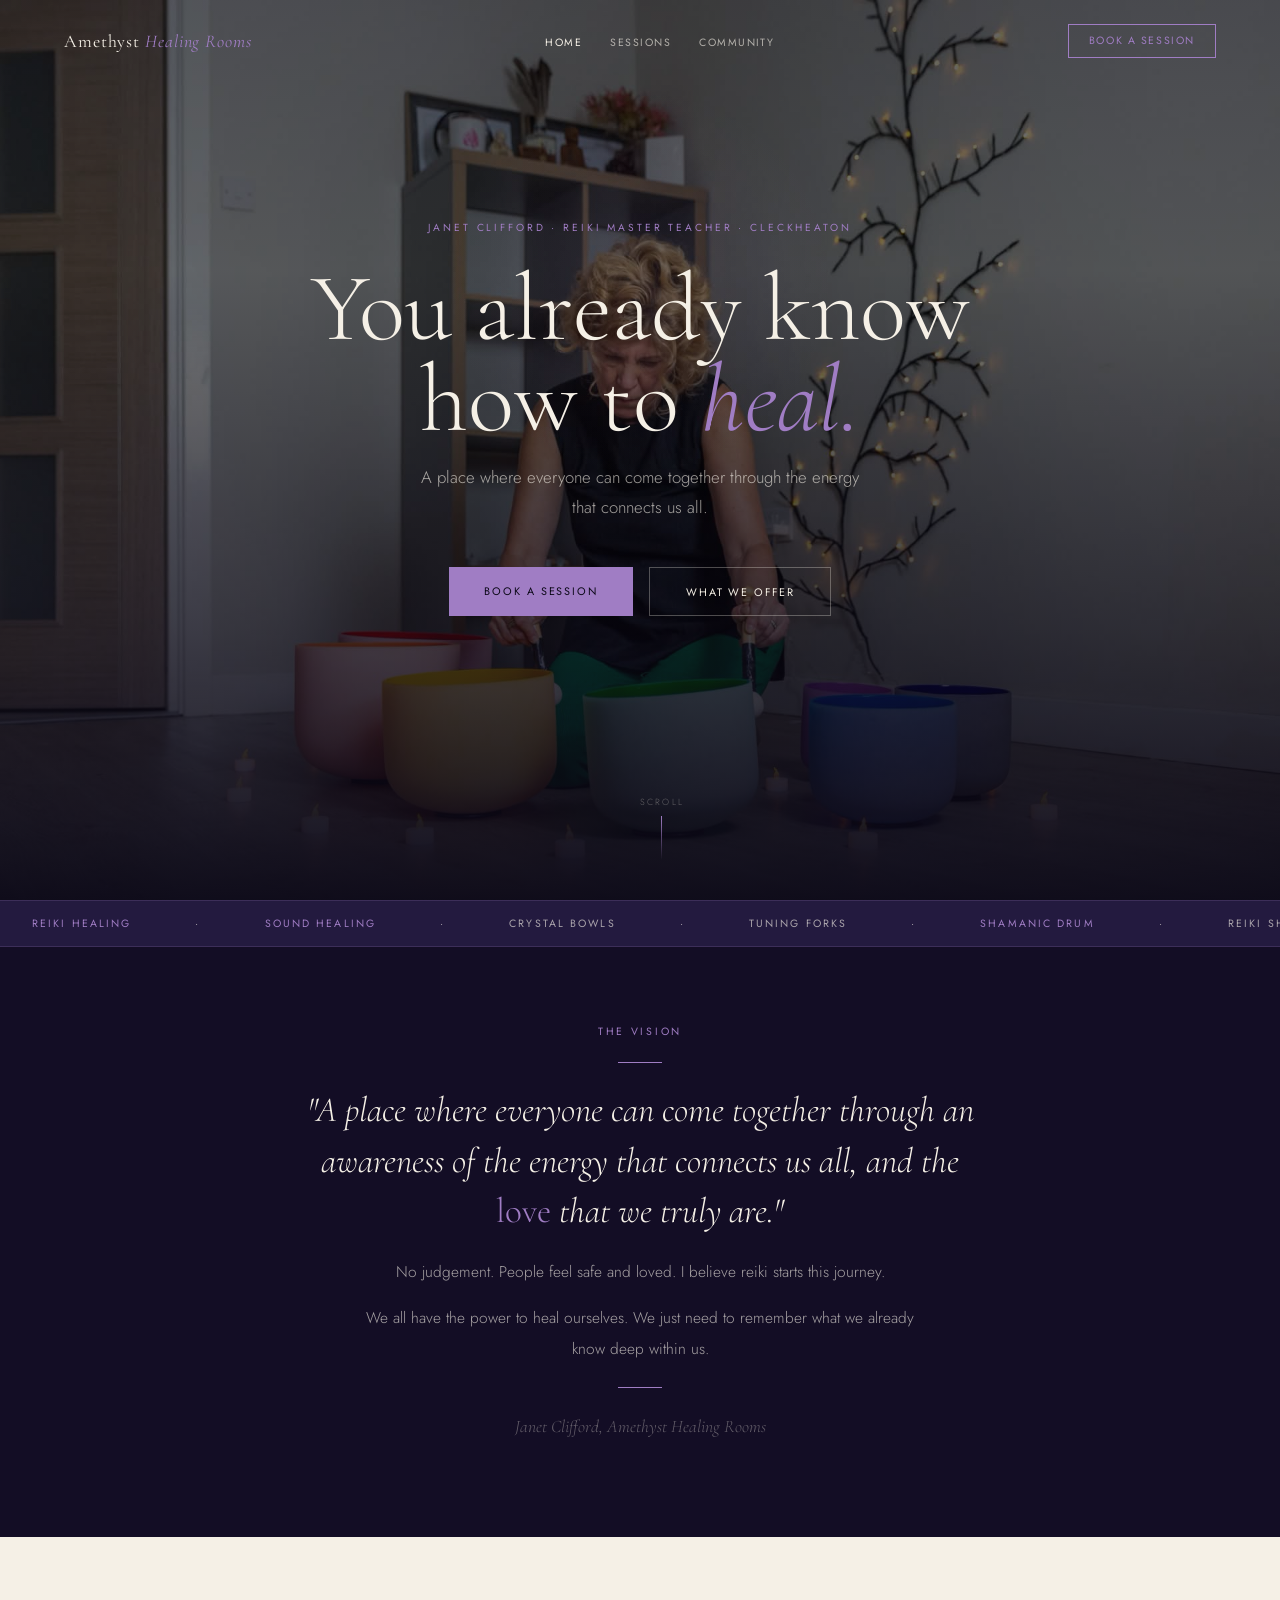
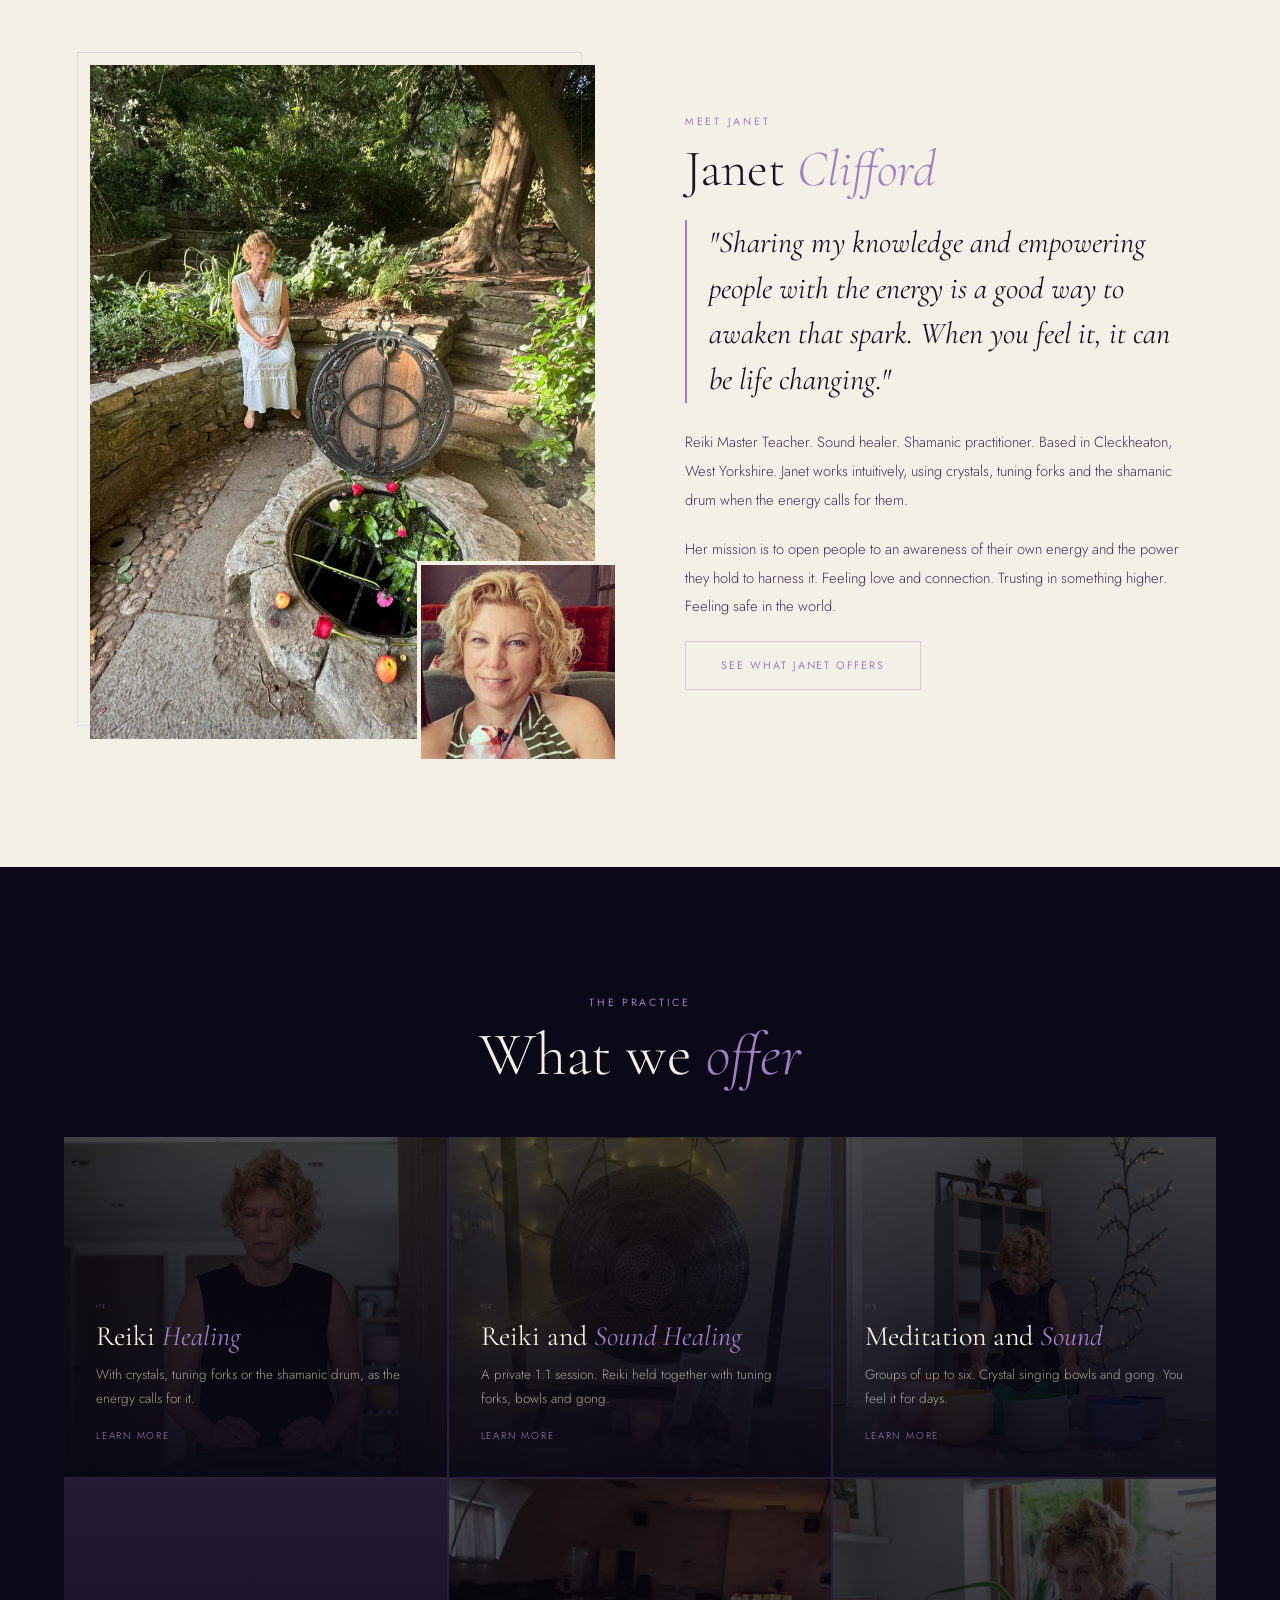
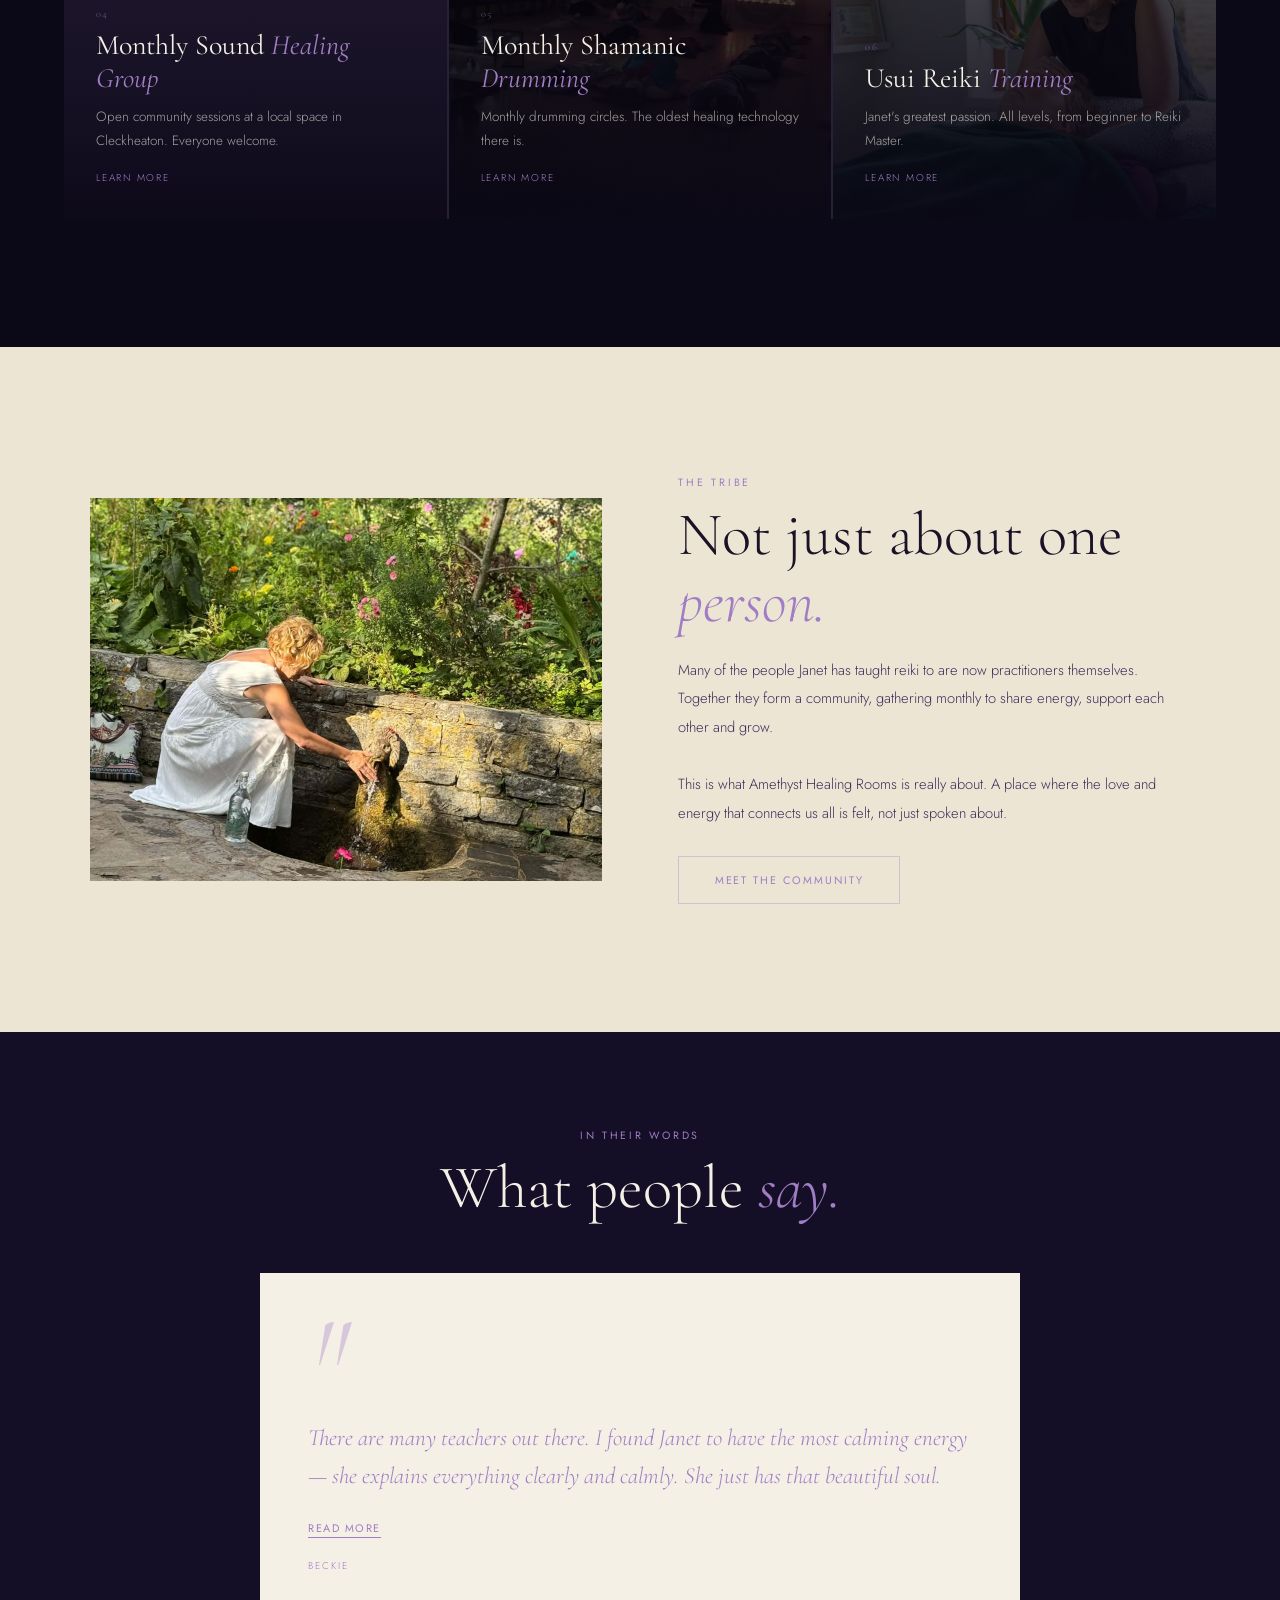
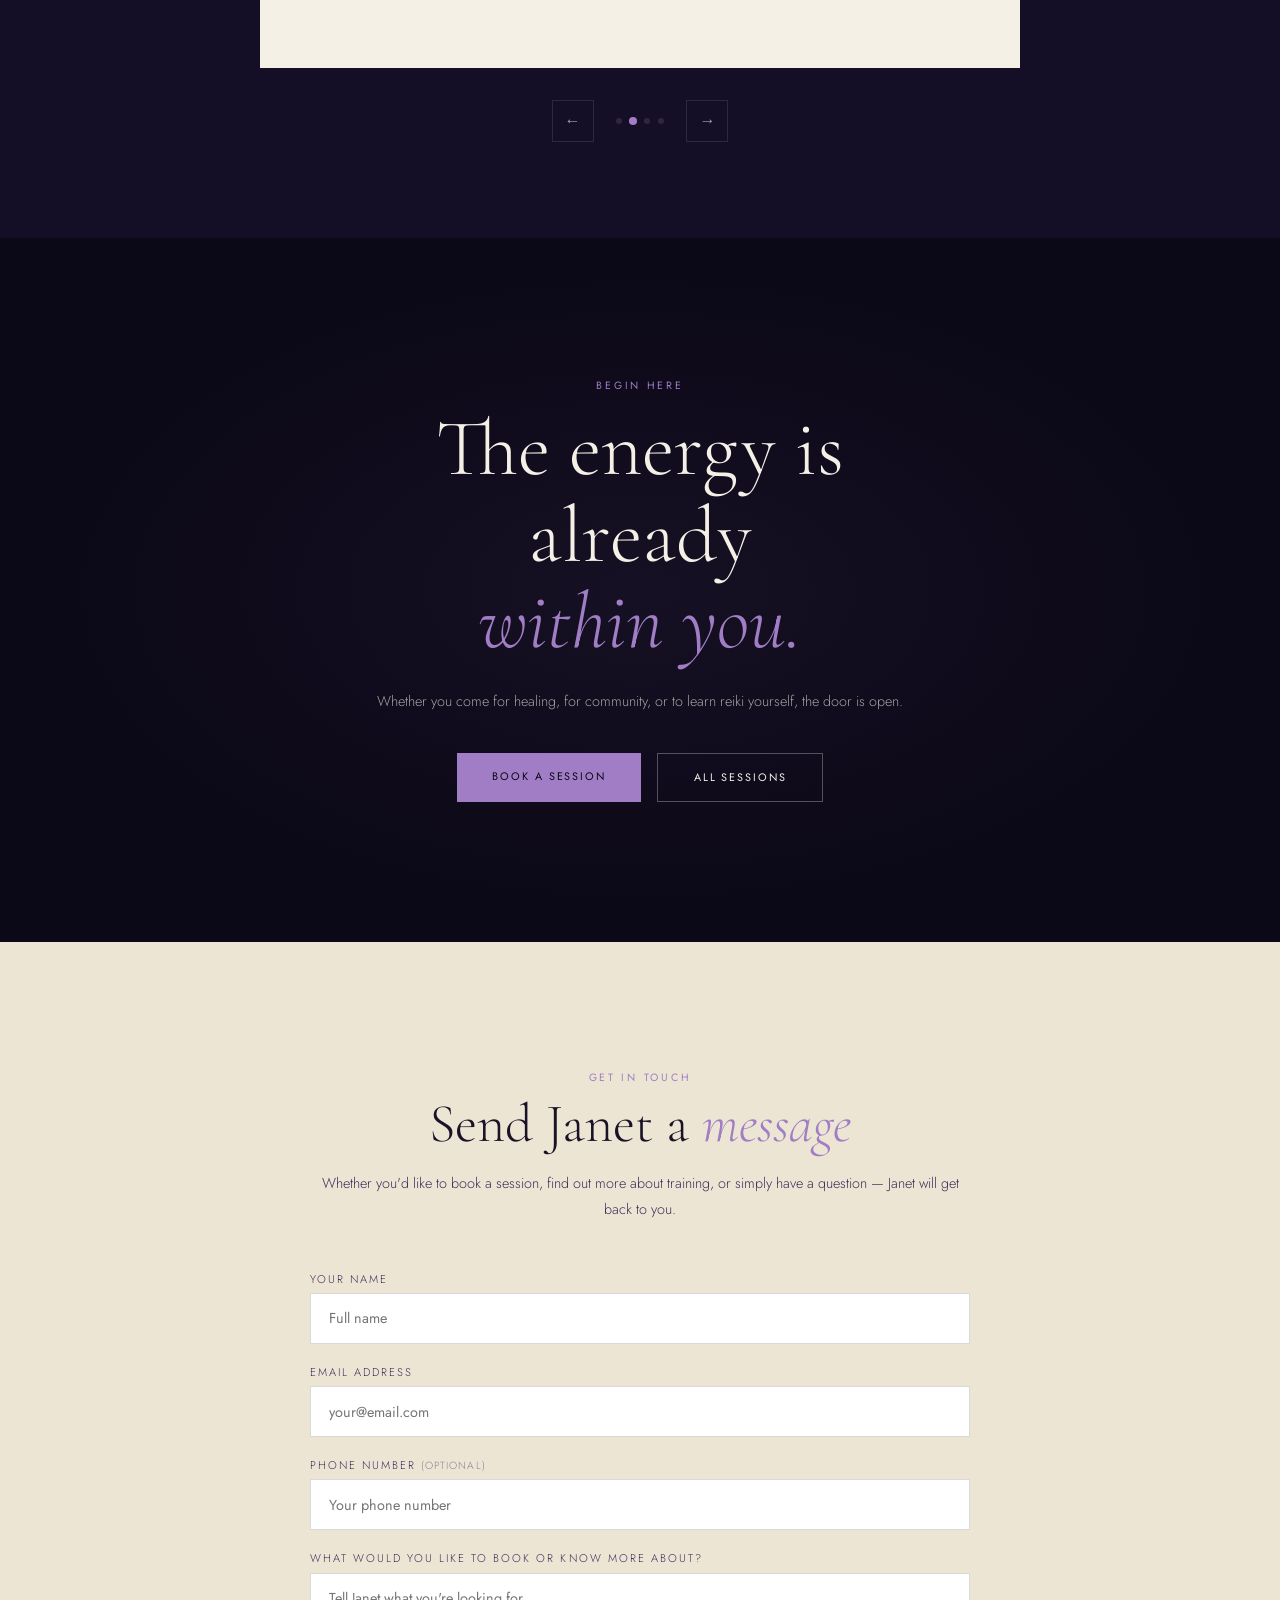
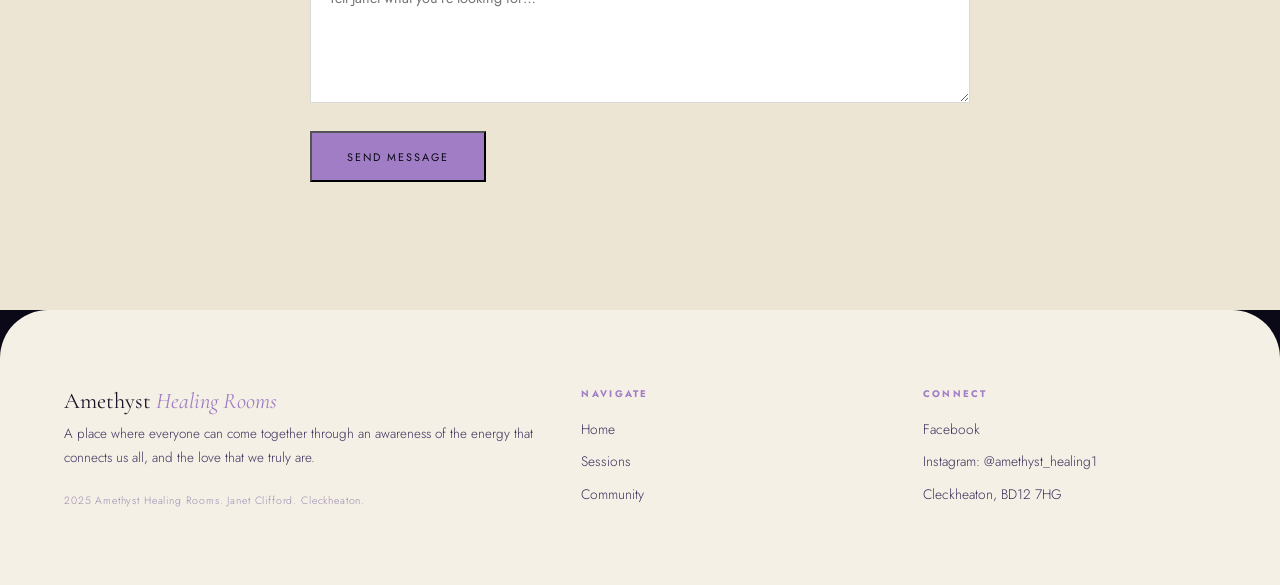
==== commit 59a182ea: "Use new photo for Monthly Sound Healing Group card on all pages Co-Authored-By: Claude Sonnet 4.6 <n" ====
--- a/index.html
+++ b/index.html
@@ -543,7 +543,7 @@
     </div>
 
     <div class="svc-card rv d1">
-      <div class="svc-bg" style="background-image:url('682594759_938043035763638_7279739859684300059_n.jpg')"></div>
+      <div class="svc-bg" style="background-image:url('686034269_1567729874747461_2018483767461585916_n.jpg')"></div>
       <div class="svc-overlay"></div>
       <div class="svc-content">
         <p class="svc-num">05</p>
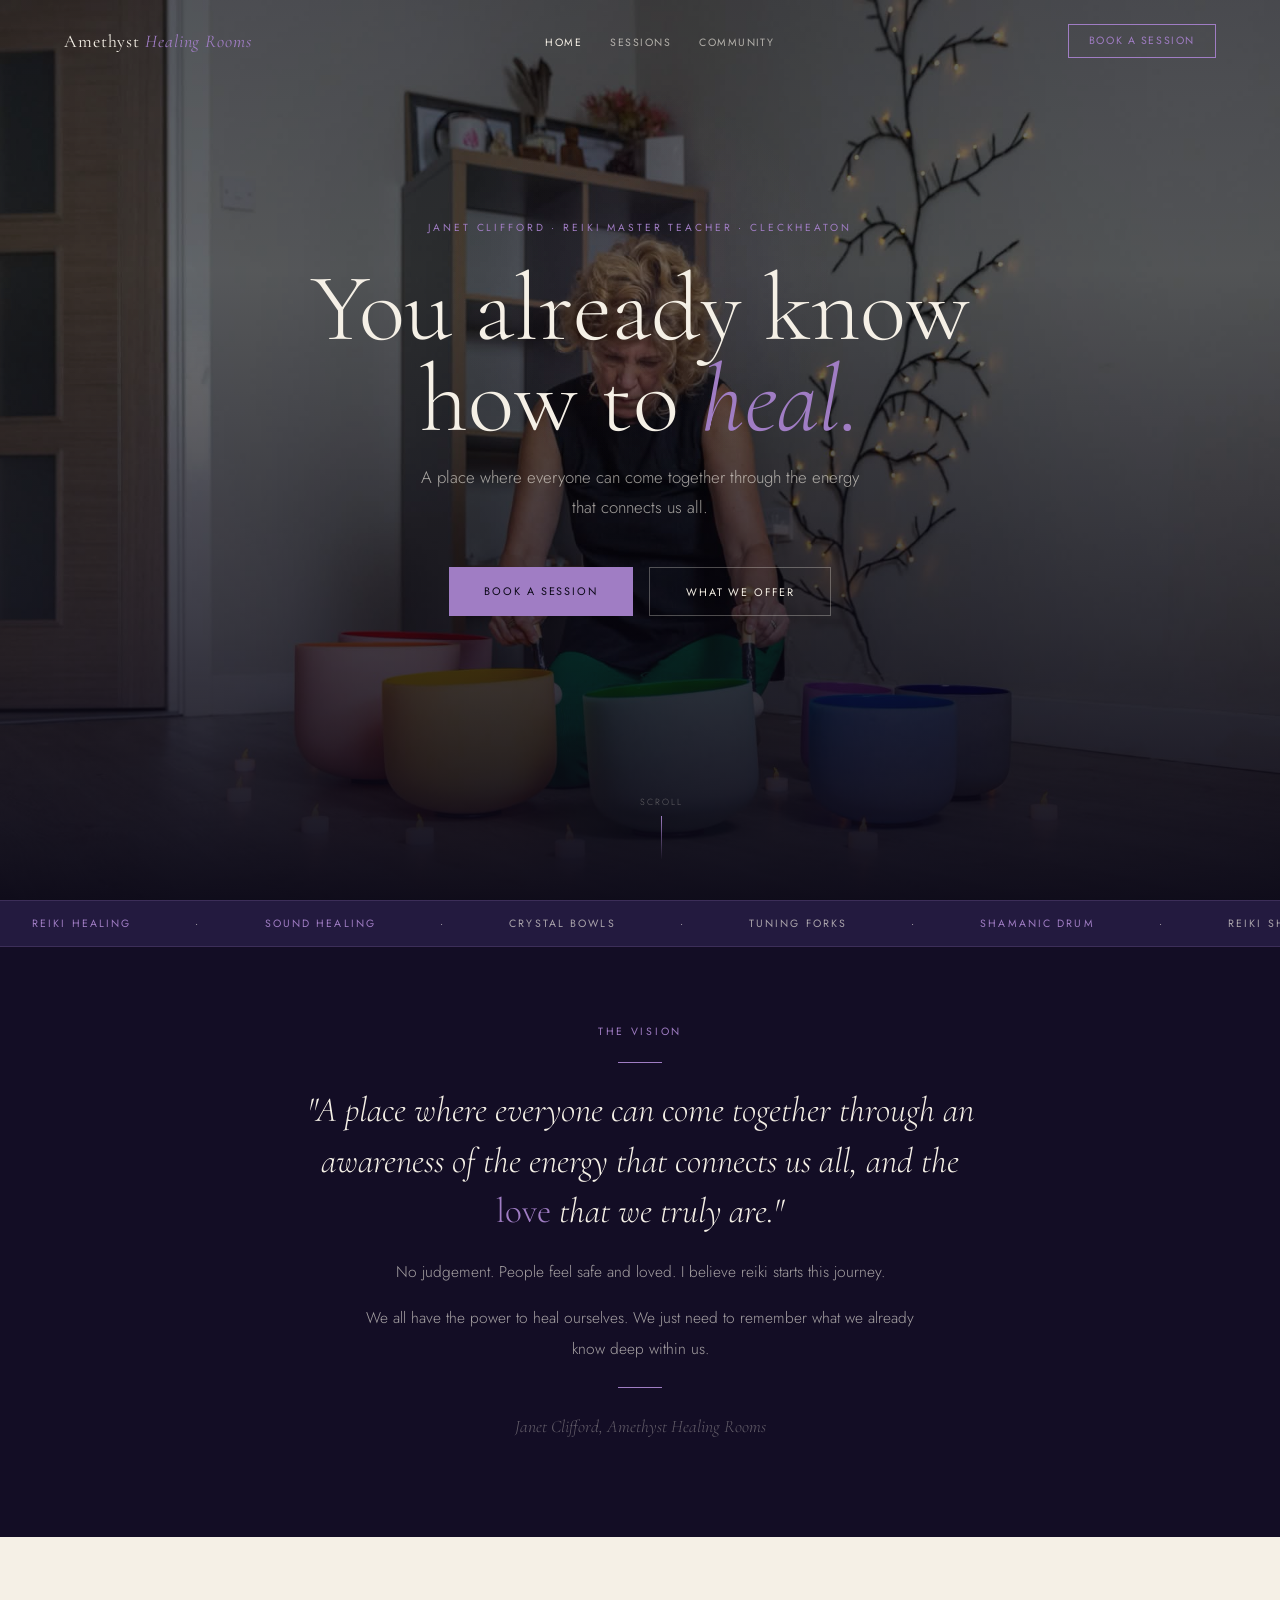
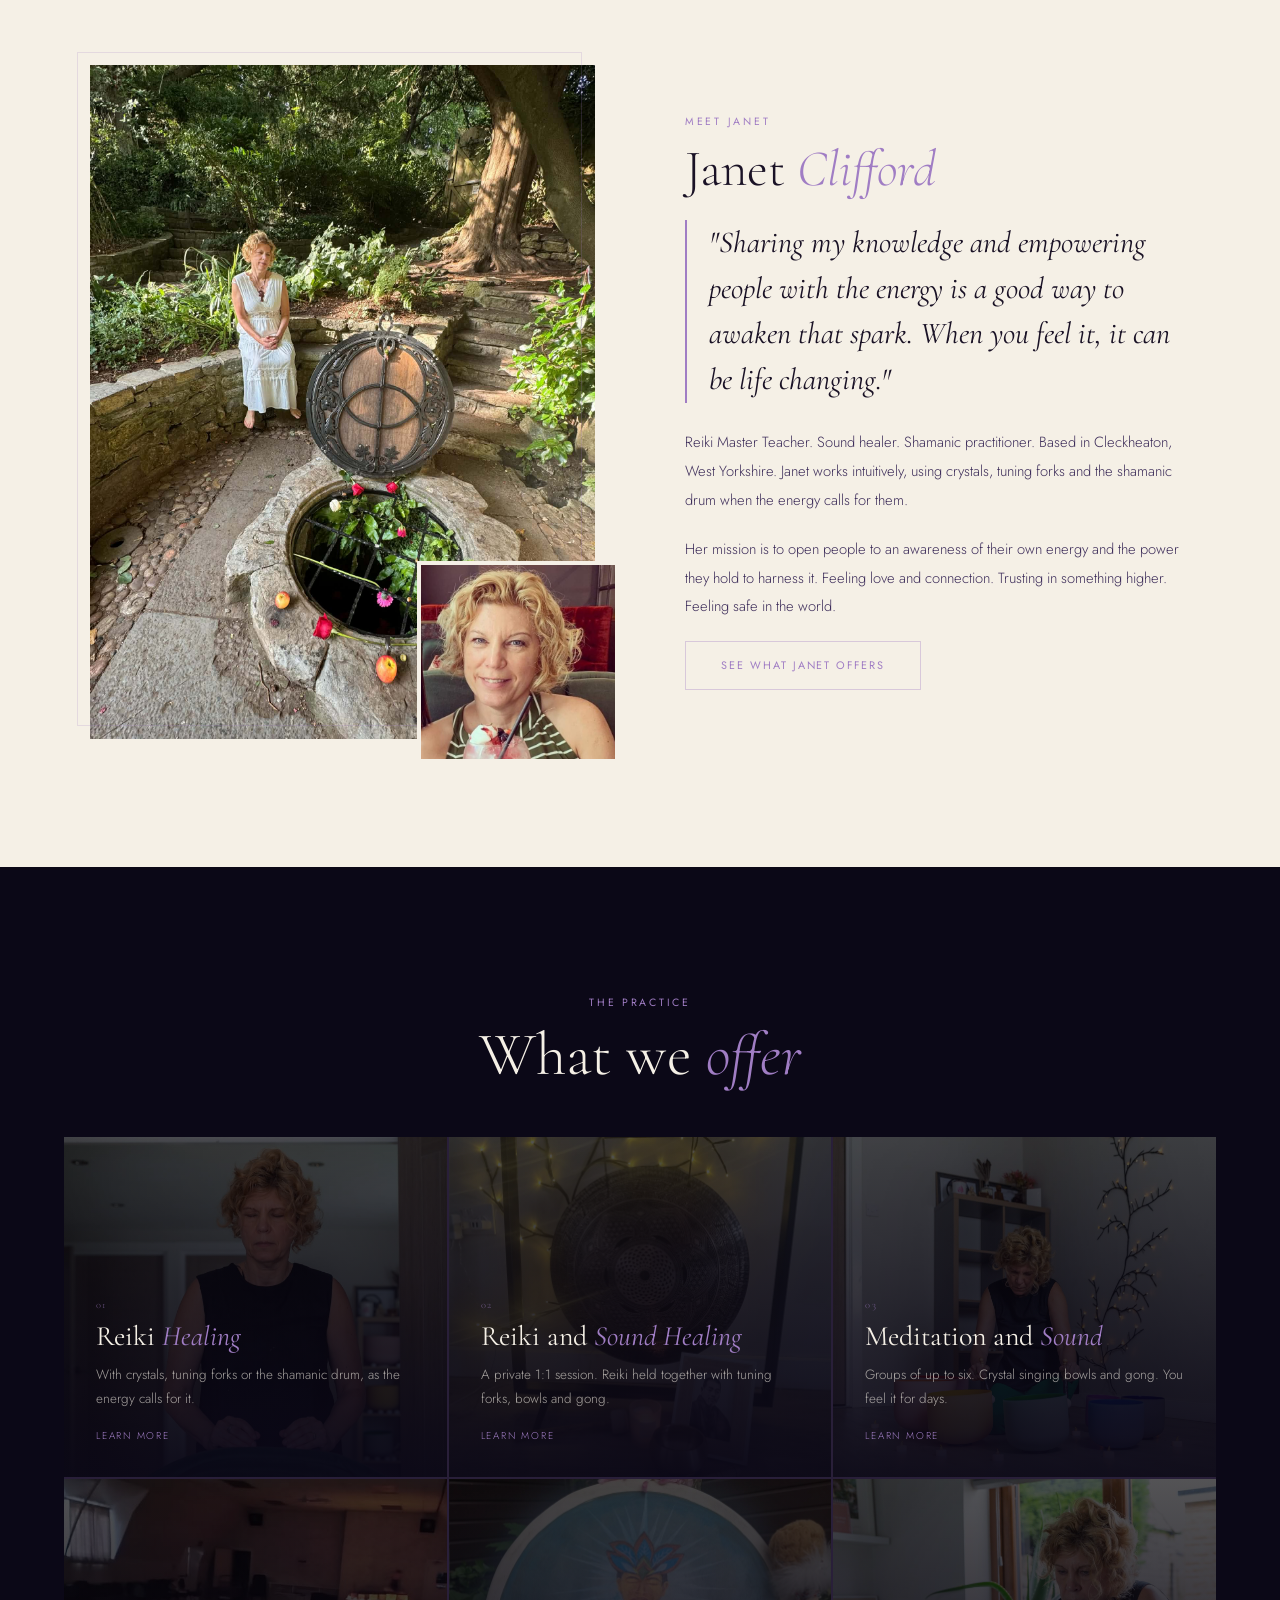
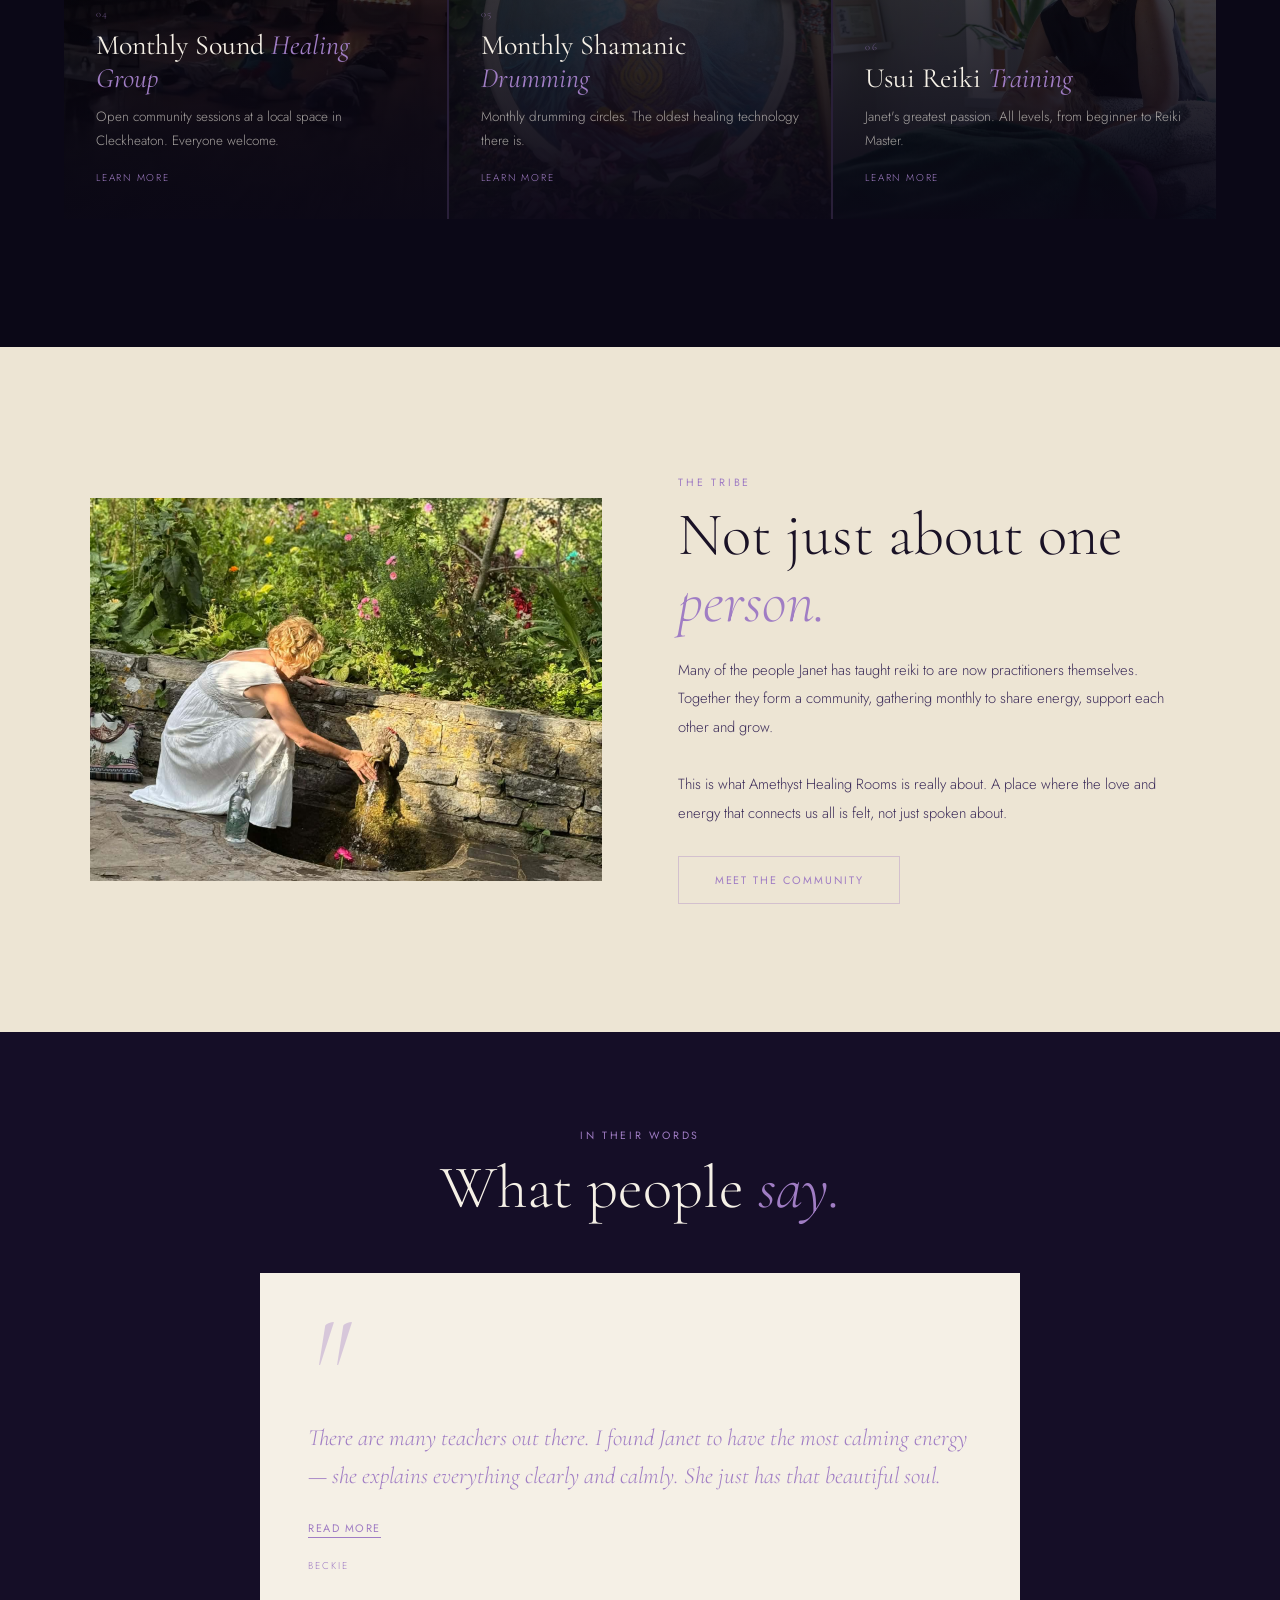
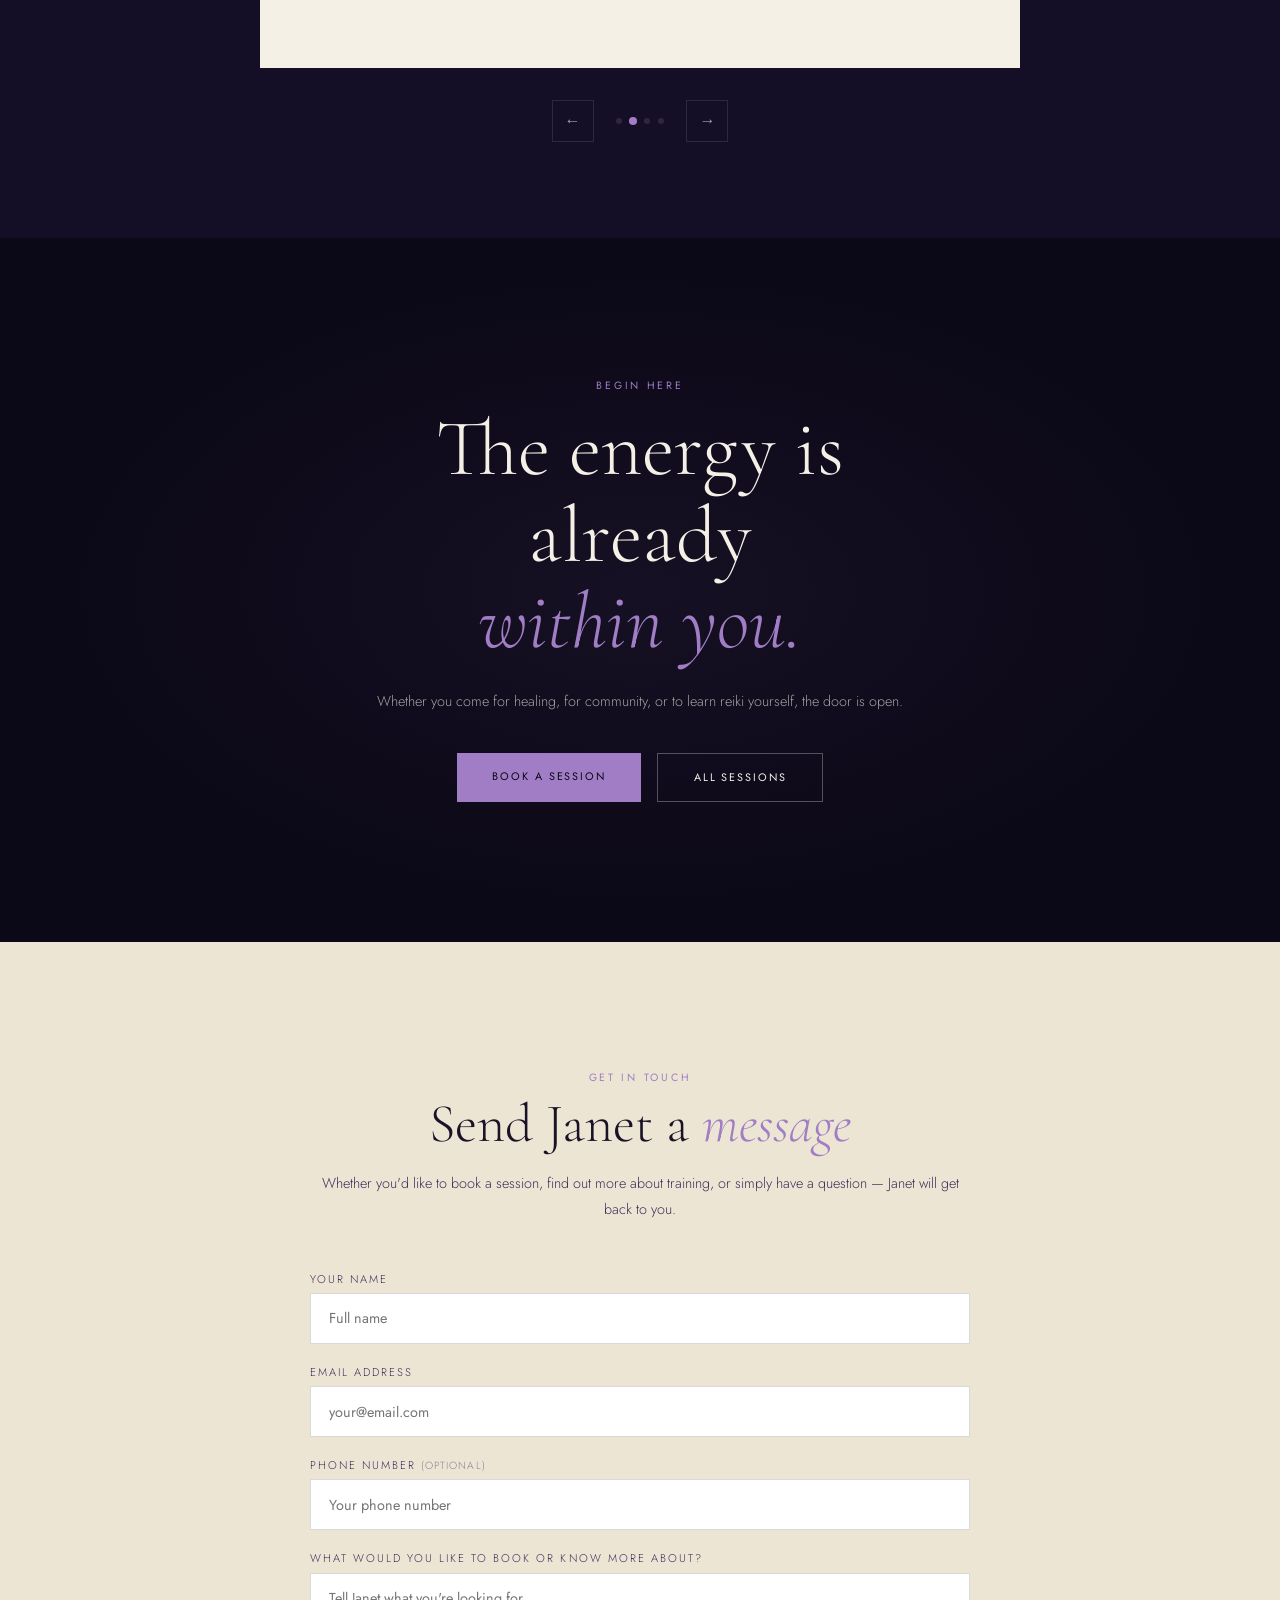
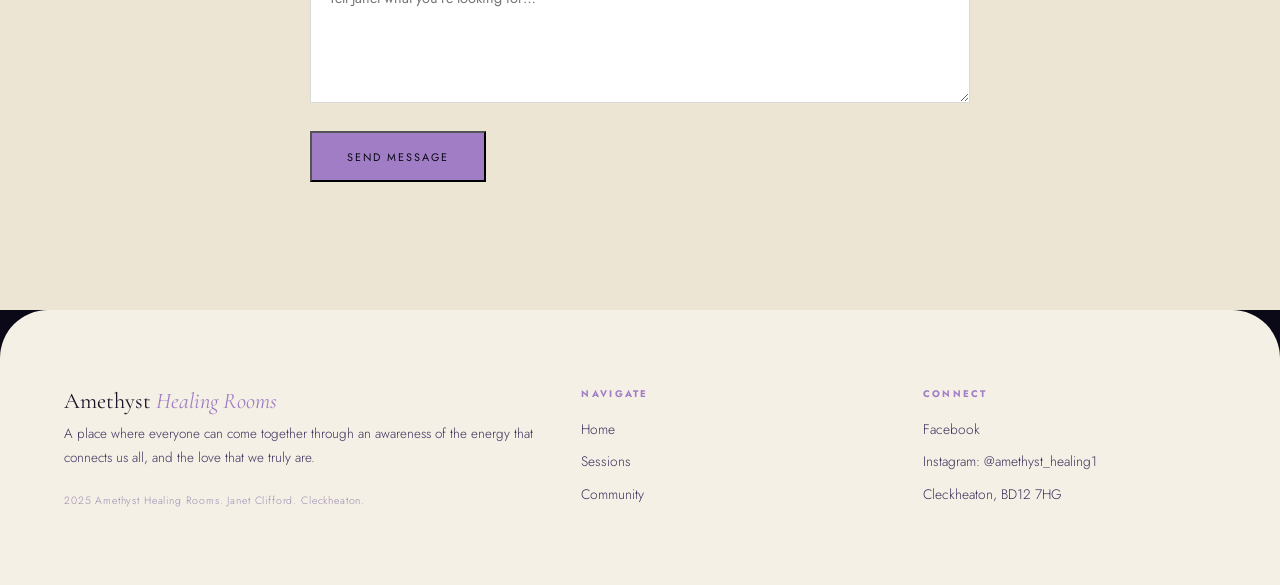
==== commit 2d6ec68f: "Fix: new photo on Monthly Sound Healing Group (not Shamanic Drumming) Co-Authored-By: Claude Sonnet " ====
--- a/index.html
+++ b/index.html
@@ -532,7 +532,7 @@
     </div>
 
     <div class="svc-card rv">
-      <div class="svc-bg" style="background-image:url('https://images.unsplash.com/photo-1643682661119-28da0685be2c?q=80&w=1170&auto=format&fit=crop&ixlib=rb-4.1.0')"></div>
+      <div class="svc-bg" style="background-image:url('686034269_1567729874747461_2018483767461585916_n.jpg')"></div>
       <div class="svc-overlay"></div>
       <div class="svc-content">
         <p class="svc-num">04</p>
@@ -543,7 +543,7 @@
     </div>
 
     <div class="svc-card rv d1">
-      <div class="svc-bg" style="background-image:url('686034269_1567729874747461_2018483767461585916_n.jpg')"></div>
+      <div class="svc-bg" style="background-image:url('682594759_938043035763638_7279739859684300059_n.jpg')"></div>
       <div class="svc-overlay"></div>
       <div class="svc-content">
         <p class="svc-num">05</p>
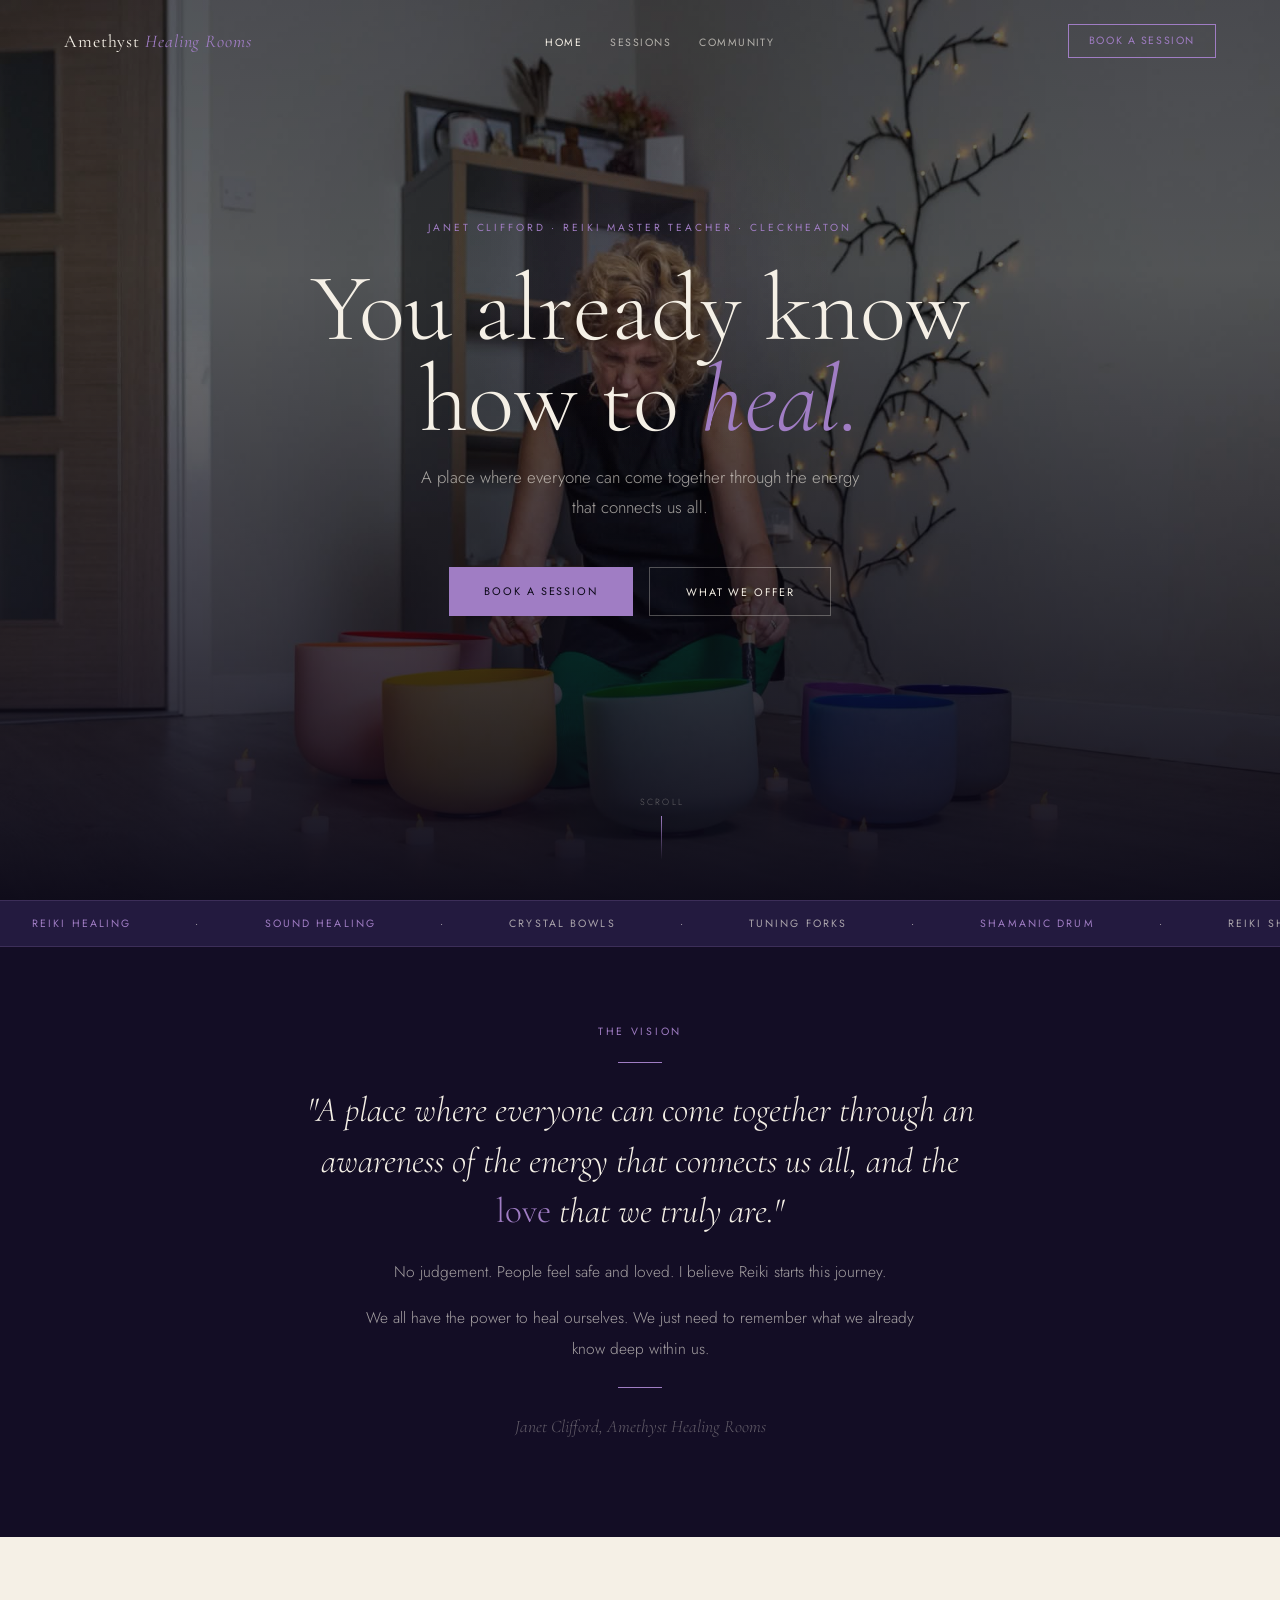
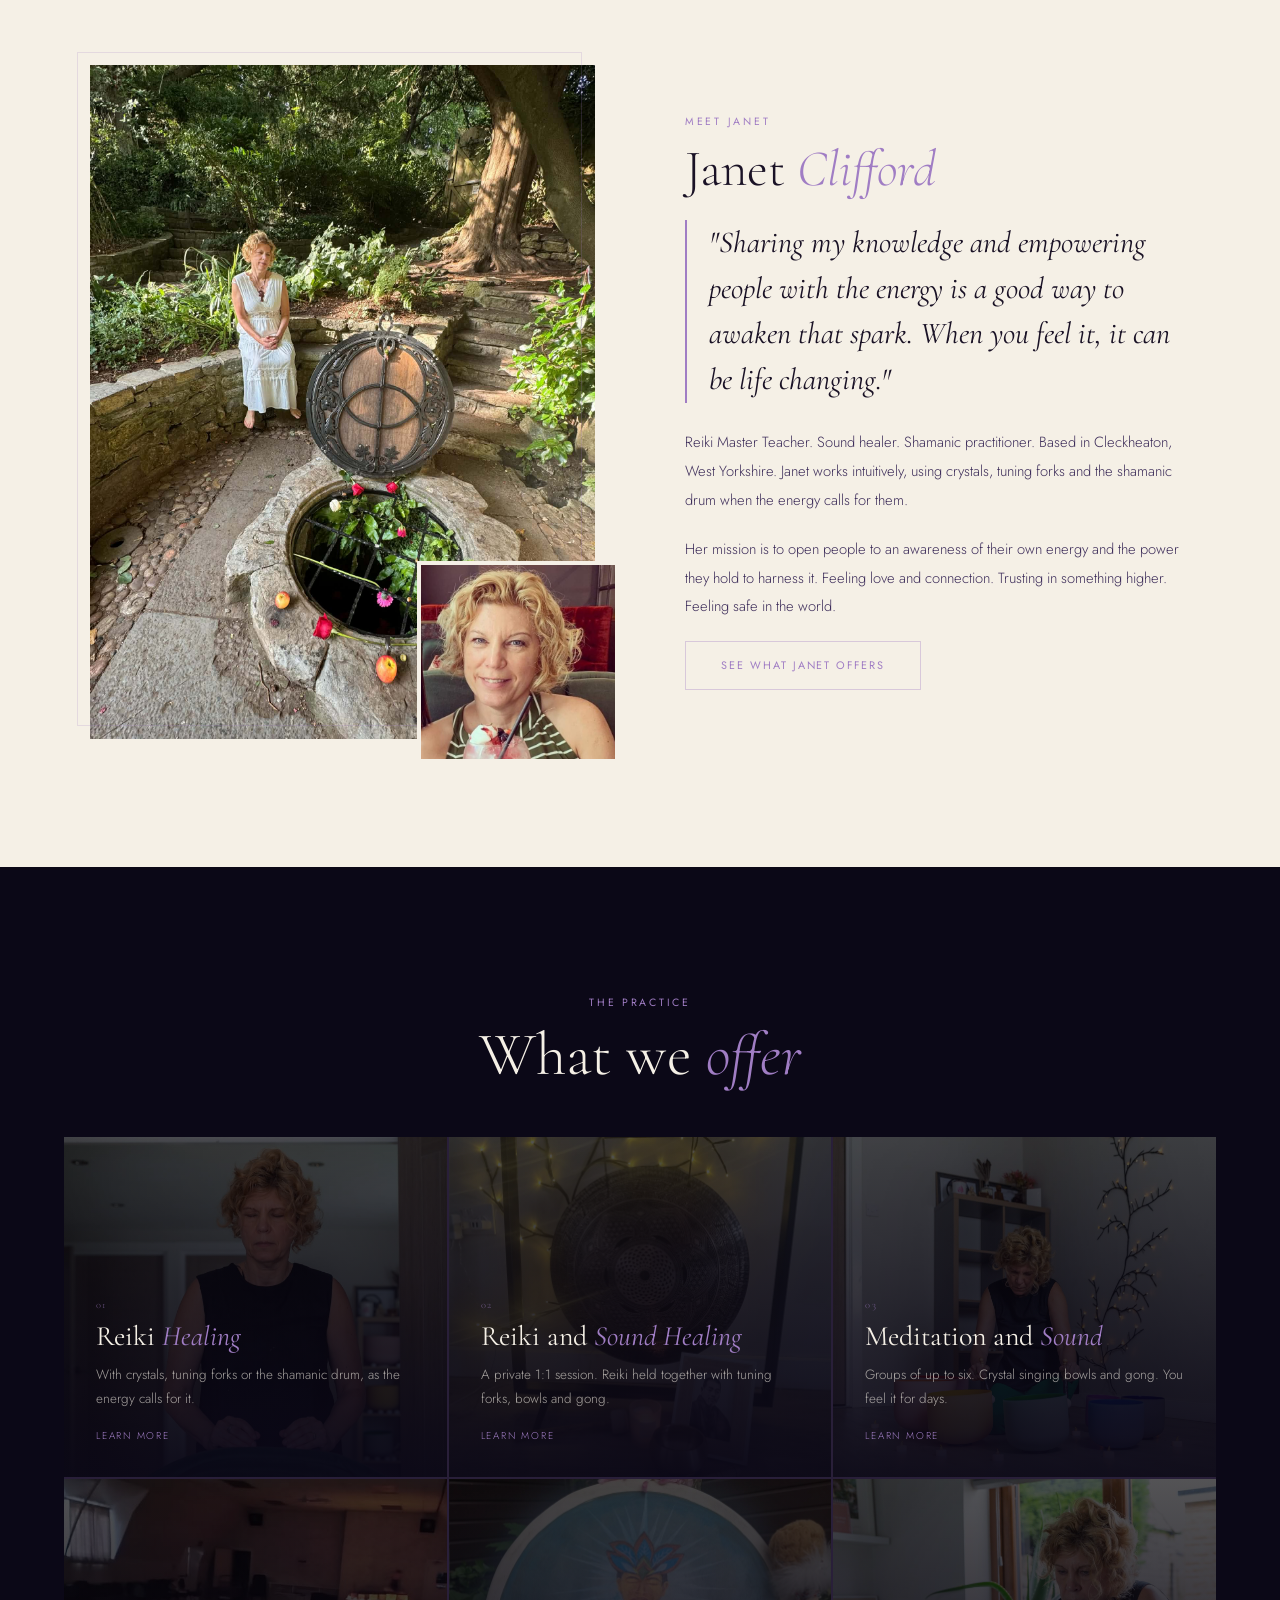
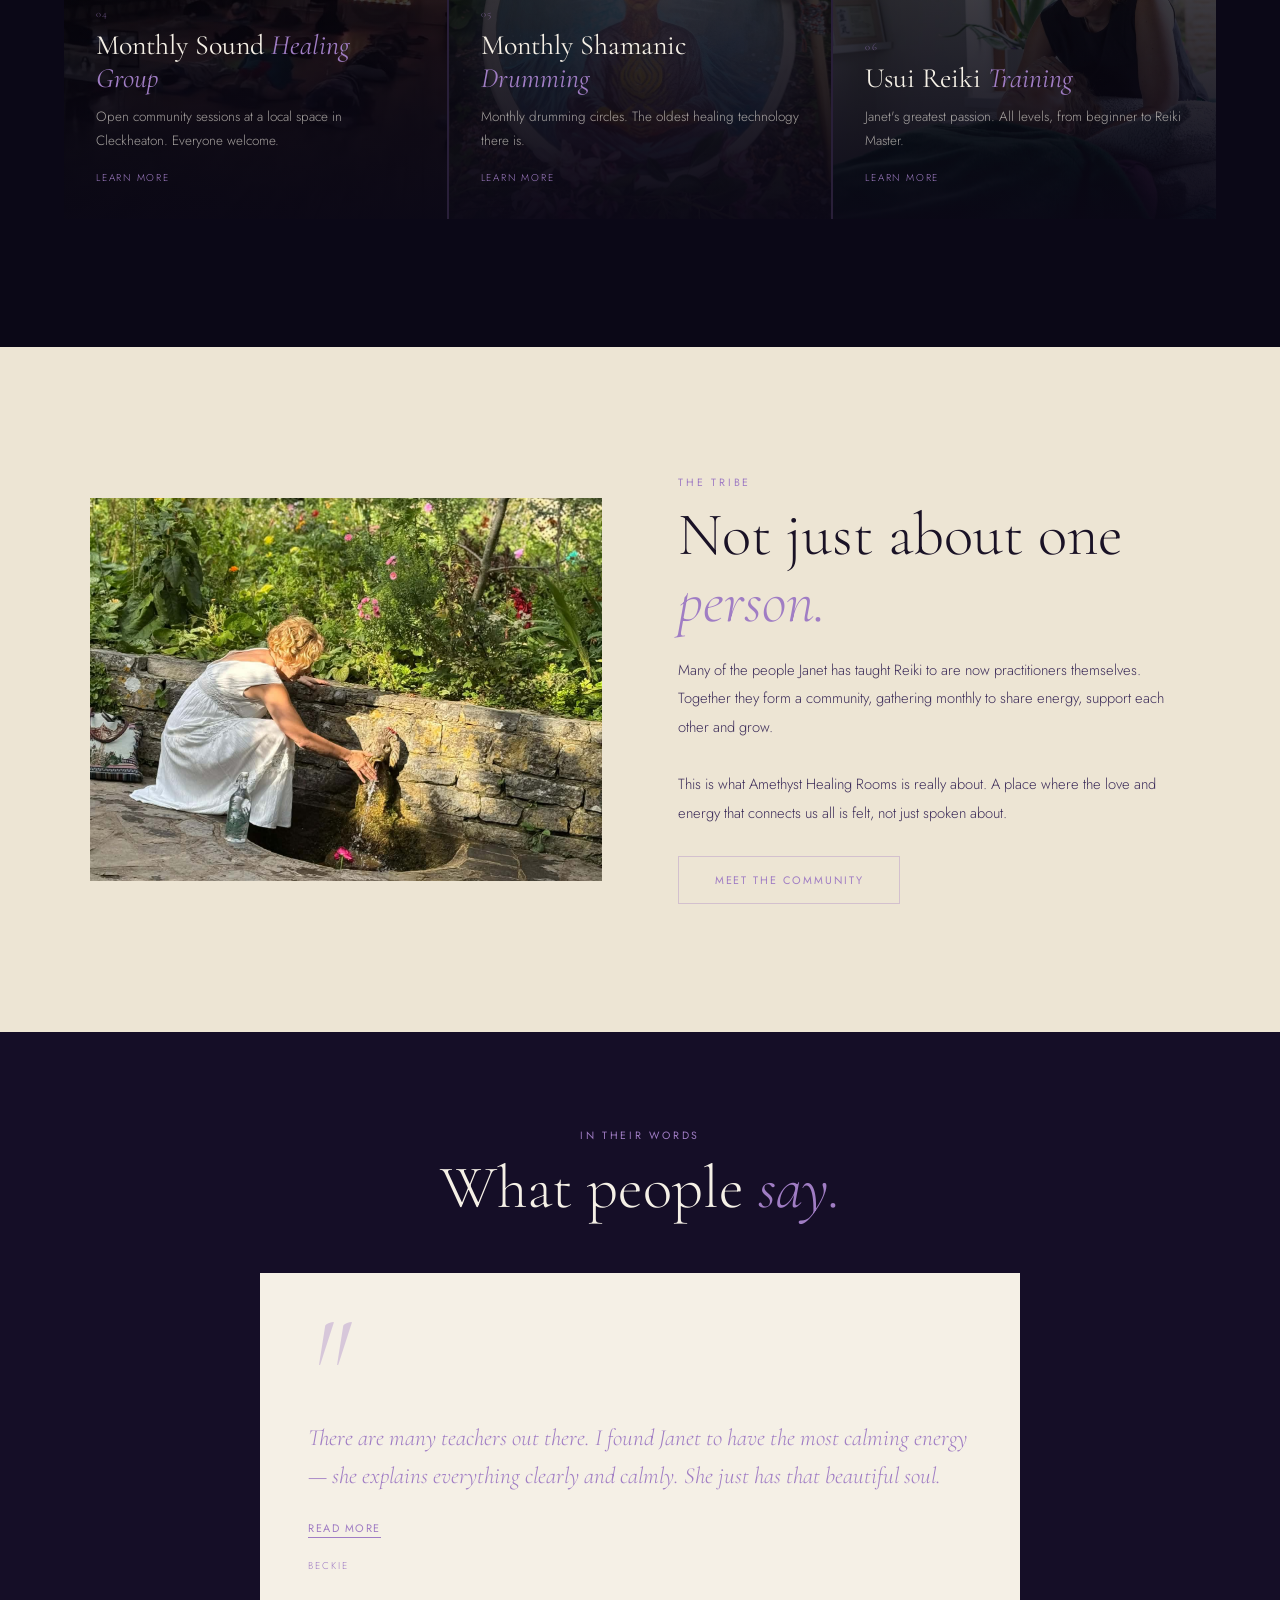
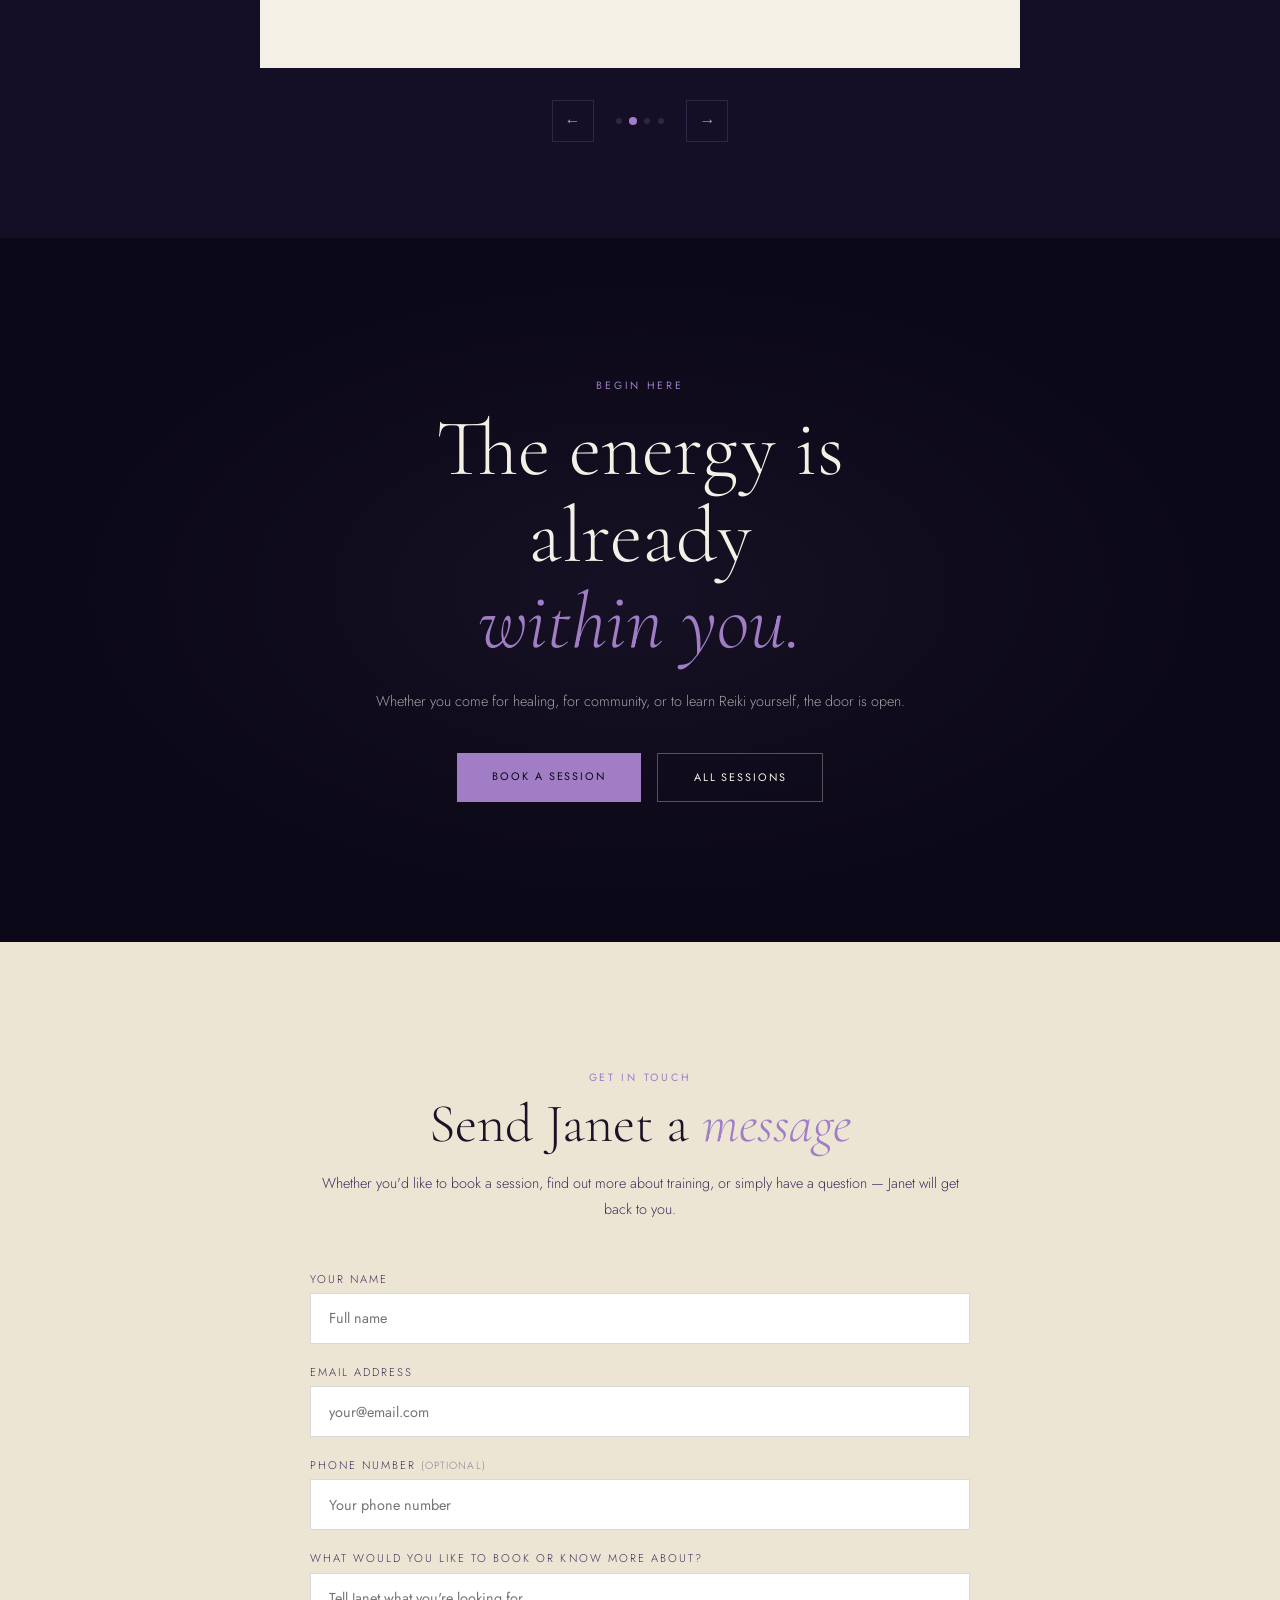
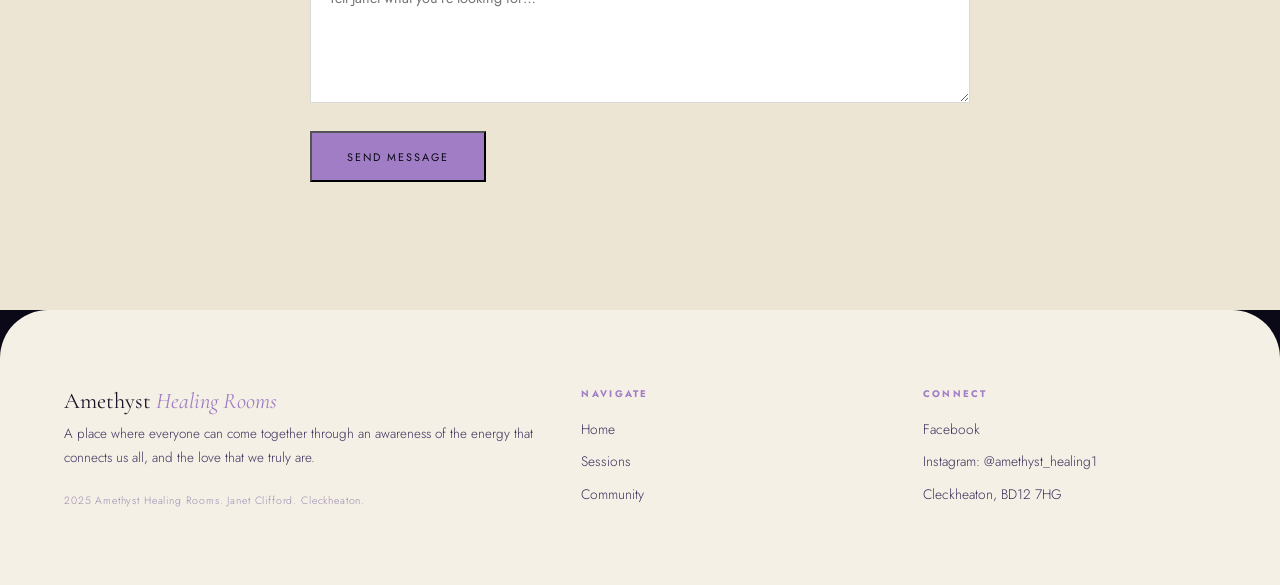
==== commit 360c4d6d: "Capitalize Reiki throughout all pages (42 instances) Co-Authored-By: Claude Sonnet 4.6 <noreply@anth" ====
--- a/index.html
+++ b/index.html
@@ -1,4 +1,4 @@
-<!DOCTYPE html>
+﻿<!DOCTYPE html>
 <html lang="en">
 <head>
   <meta charset="UTF-8">
@@ -464,7 +464,7 @@
     <blockquote class="vision-quote rv d1">
       "A place where everyone can come together through an awareness of the energy that connects us all, and the <em>love</em> that we truly are."
     </blockquote>
-    <p class="vision-body rv d2">No judgement. People feel safe and loved. I believe reiki starts this journey.</p>
+    <p class="vision-body rv d2">No judgement. People feel safe and loved. I believe Reiki starts this journey.</p>
     <p class="vision-body rv d2">We all have the power to heal ourselves. We just need to remember what we already know deep within us.</p>
     <div class="divider divider-c rv d3"></div>
     <p class="vision-body rv d3" style="font-family:'Cormorant Garamond',serif; font-style:italic; font-size:clamp(0.95rem,1.8vw,1.1rem); color:var(--td);">Janet Clifford, Amethyst Healing Rooms</p>
@@ -576,7 +576,7 @@
     <div class="rv d1">
       <span class="eyebrow" style="color:var(--acc);">The Tribe</span>
       <h2 class="comm-title">Not just about one <em>person.</em></h2>
-      <p class="comm-body">Many of the people Janet has taught reiki to are now practitioners themselves. Together they form a community, gathering monthly to share energy, support each other and grow.</p>
+      <p class="comm-body">Many of the people Janet has taught Reiki to are now practitioners themselves. Together they form a community, gathering monthly to share energy, support each other and grow.</p>
       <p class="comm-body">This is what Amethyst Healing Rooms is really about. A place where the love and energy that connects us all is felt, not just spoken about.</p>
       <a href="community.html" class="btn-outline-dark">Meet the community</a>
     </div>
@@ -615,7 +615,7 @@
 
         <div class="tc-card">
           <span class="tc-qmark">"</span>
-          <p class="tc-quote">I'd never really understood what reiki did for others. I tried it a few times without feeling much — I kept listening to others talk about how it helped them, so I knew there must be something in it for me too.</p>
+          <p class="tc-quote">I'd never really understood what Reiki did for others. I tried it a few times without feeling much — I kept listening to others talk about how it helped them, so I knew there must be something in it for me too.</p>
           <button class="tc-more" data-lb="tlb2">Read more</button>
           <span class="tc-attr">Katie</span>
         </div>
@@ -635,7 +635,7 @@
   <div class="t-lb-inner">
     <button class="t-lb-close" data-close="tlb0">&#215;</button>
     <span class="t-lb-qmark">"</span>
-    <p class="t-lb-quote">Reiki has had a massive impact on my life for the better. It makes me feel relaxed, calm and at peace. I now feel more aligned with myself, other people and the universe — we are all connected. I do the Hatsurei Ho reiki meditation daily, which helps me start each day with calm and clarity. I'm so blessed and grateful that reiki was introduced to me.</p>
+    <p class="t-lb-quote">Reiki has had a massive impact on my life for the better. It makes me feel relaxed, calm and at peace. I now feel more aligned with myself, other people and the universe — we are all connected. I do the Hatsurei Ho Reiki meditation daily, which helps me start each day with calm and clarity. I'm so blessed and grateful that Reiki was introduced to me.</p>
     <p class="t-lb-attr">Dionne</p>
   </div>
 </div>
@@ -653,7 +653,7 @@
   <div class="t-lb-inner">
     <button class="t-lb-close" data-close="tlb2">&#215;</button>
     <span class="t-lb-qmark">"</span>
-    <p class="t-lb-quote">I'd never really understood what reiki did for others. I tried it a few times without feeling much. I kept listening to others talk about how it helped them, so I knew there must be something in it for me too. Trying crystal bowl sound healing is how I met Janet.<br><br>When I heard she was offering training, I thought she was the best person to learn from. It was a lovely day — easy pace, no question was wrong. I particularly liked knowing there would be a monthly follow-up to practise. That was reassuring.</p>
+    <p class="t-lb-quote">I'd never really understood what Reiki did for others. I tried it a few times without feeling much. I kept listening to others talk about how it helped them, so I knew there must be something in it for me too. Trying crystal bowl sound healing is how I met Janet.<br><br>When I heard she was offering training, I thought she was the best person to learn from. It was a lovely day — easy pace, no question was wrong. I particularly liked knowing there would be a monthly follow-up to practise. That was reassuring.</p>
     <p class="t-lb-attr">Katie</p>
   </div>
 </div>
@@ -663,7 +663,7 @@
   <div class="cta-inner">
     <span class="eyebrow rv">Begin Here</span>
     <h2 class="cta-hl rv d1">The energy is already<br><em>within you.</em></h2>
-    <p class="cta-sub rv d2">Whether you come for healing, for community, or to learn reiki yourself, the door is open.</p>
+    <p class="cta-sub rv d2">Whether you come for healing, for community, or to learn Reiki yourself, the door is open.</p>
     <div class="cta-btns rv d3">
       <a href="#contact" class="btn-solid">Book a Session</a>
       <a href="sessions.html" class="btn-outline">All Sessions</a>
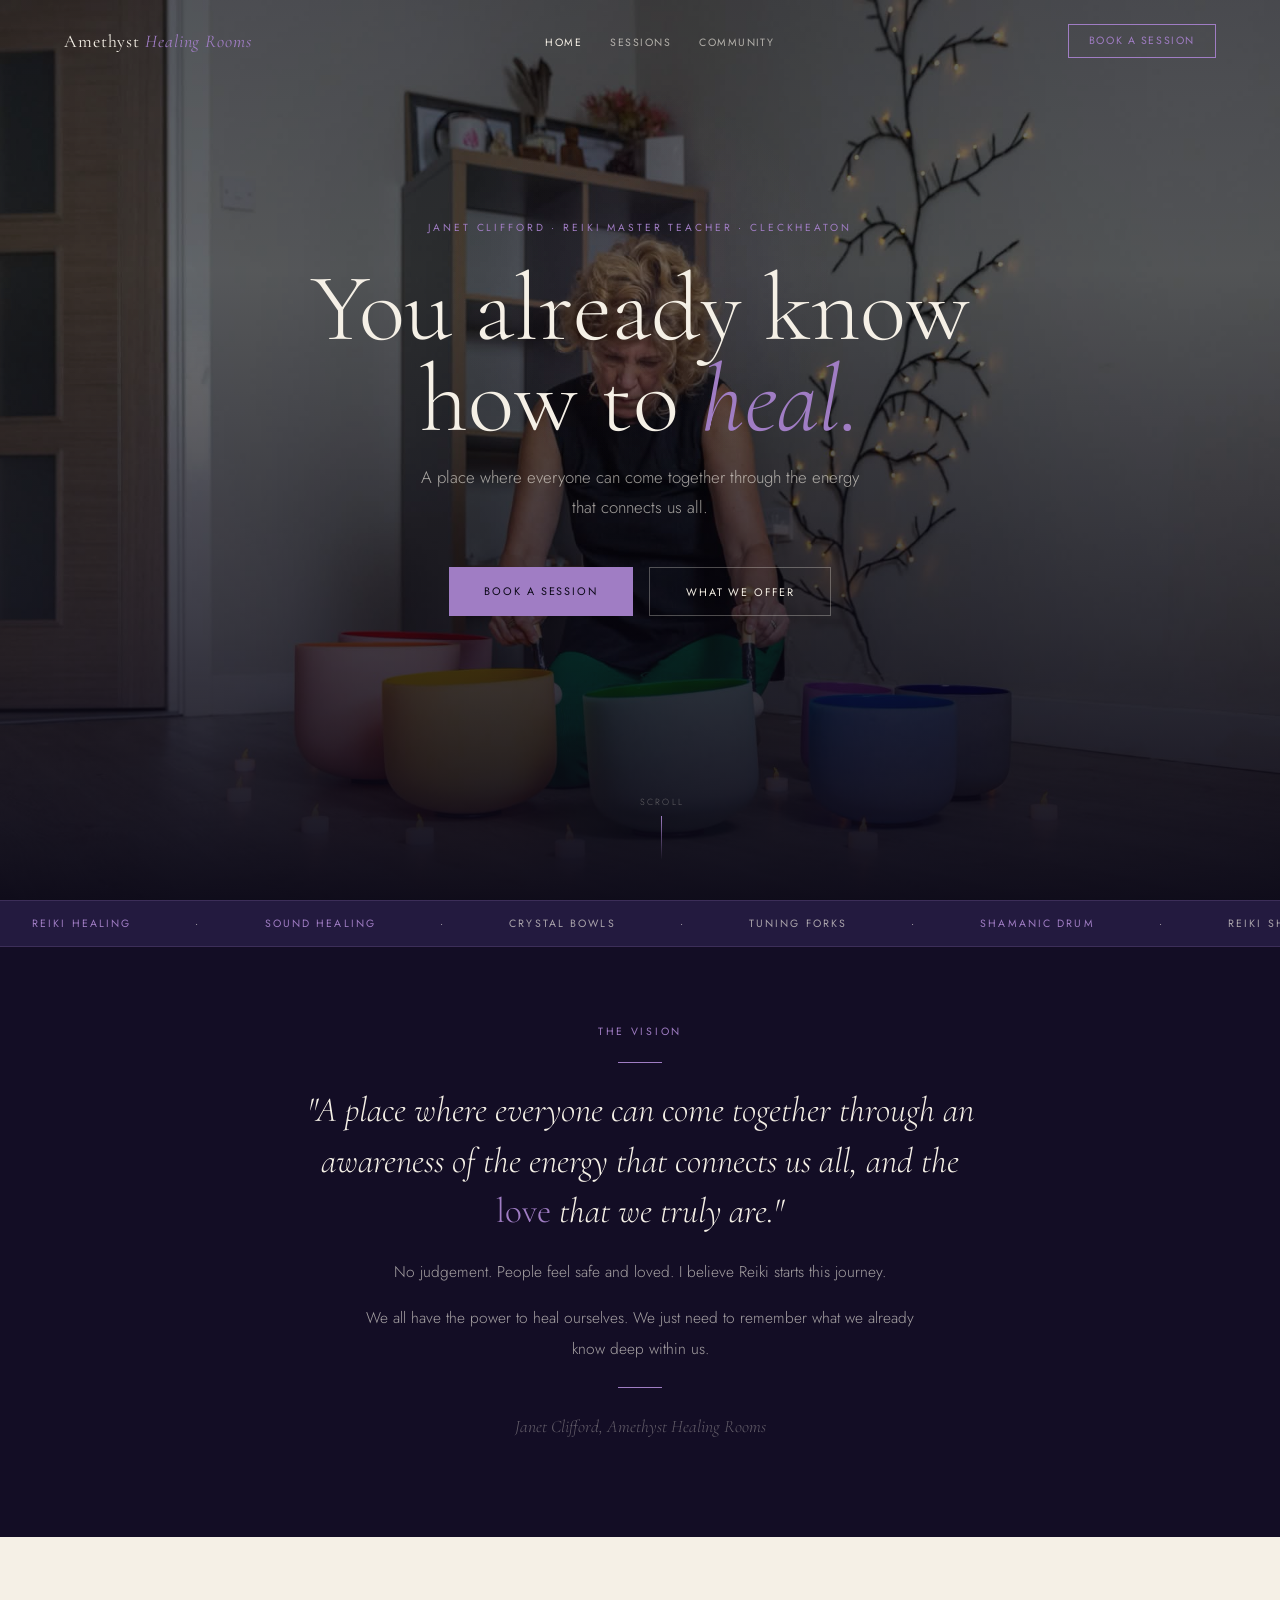
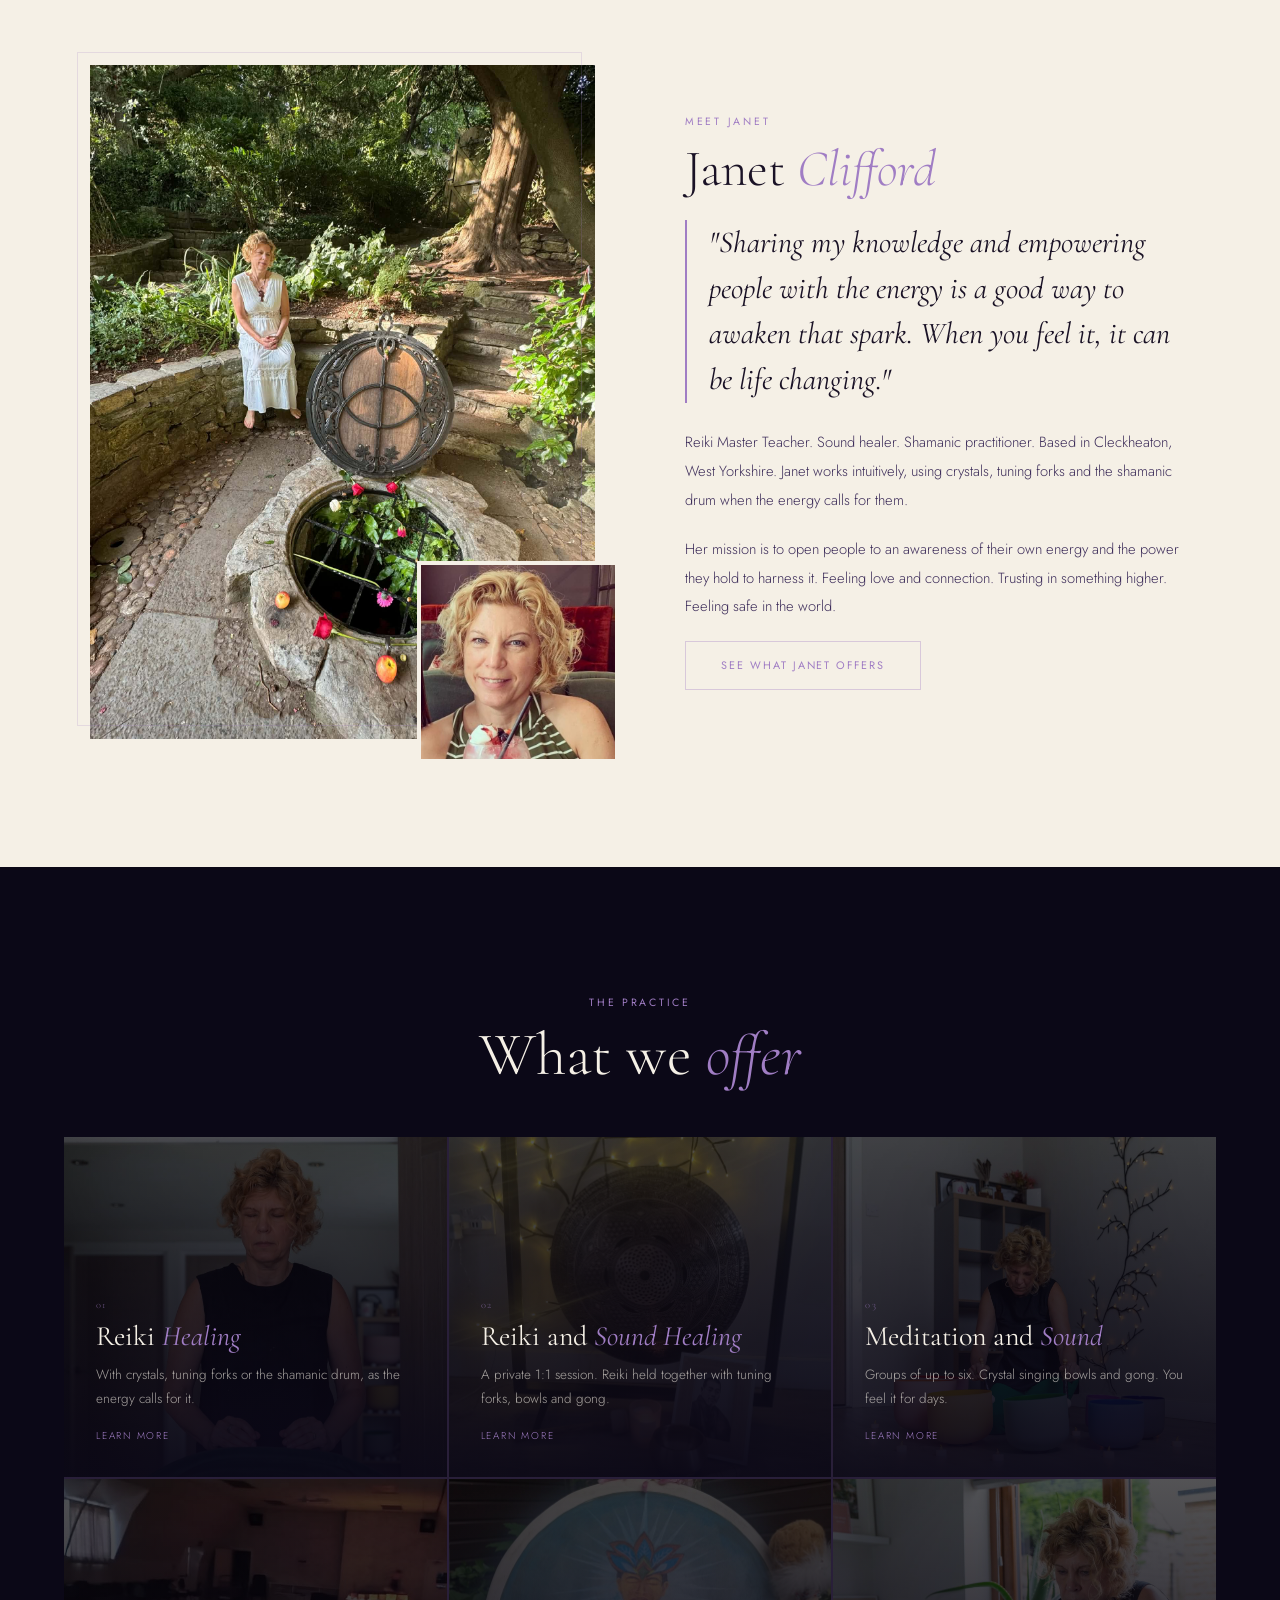
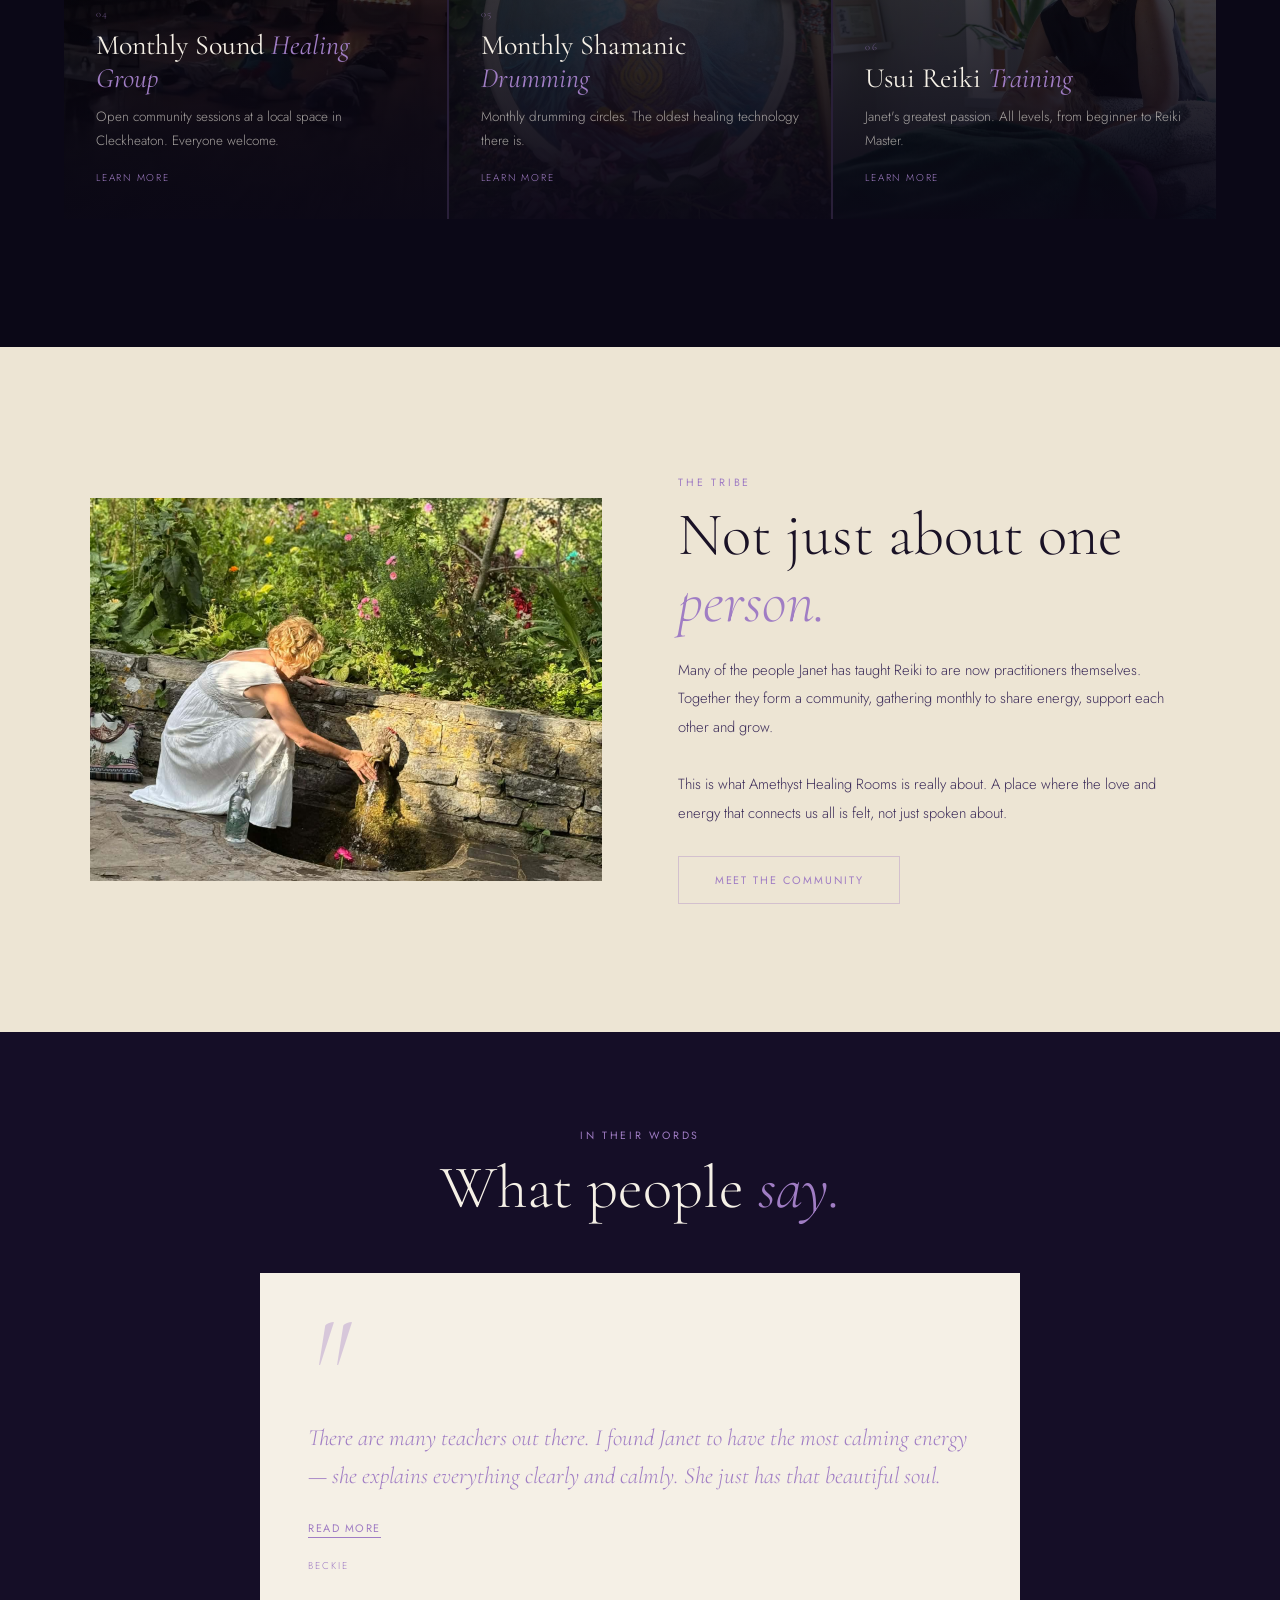
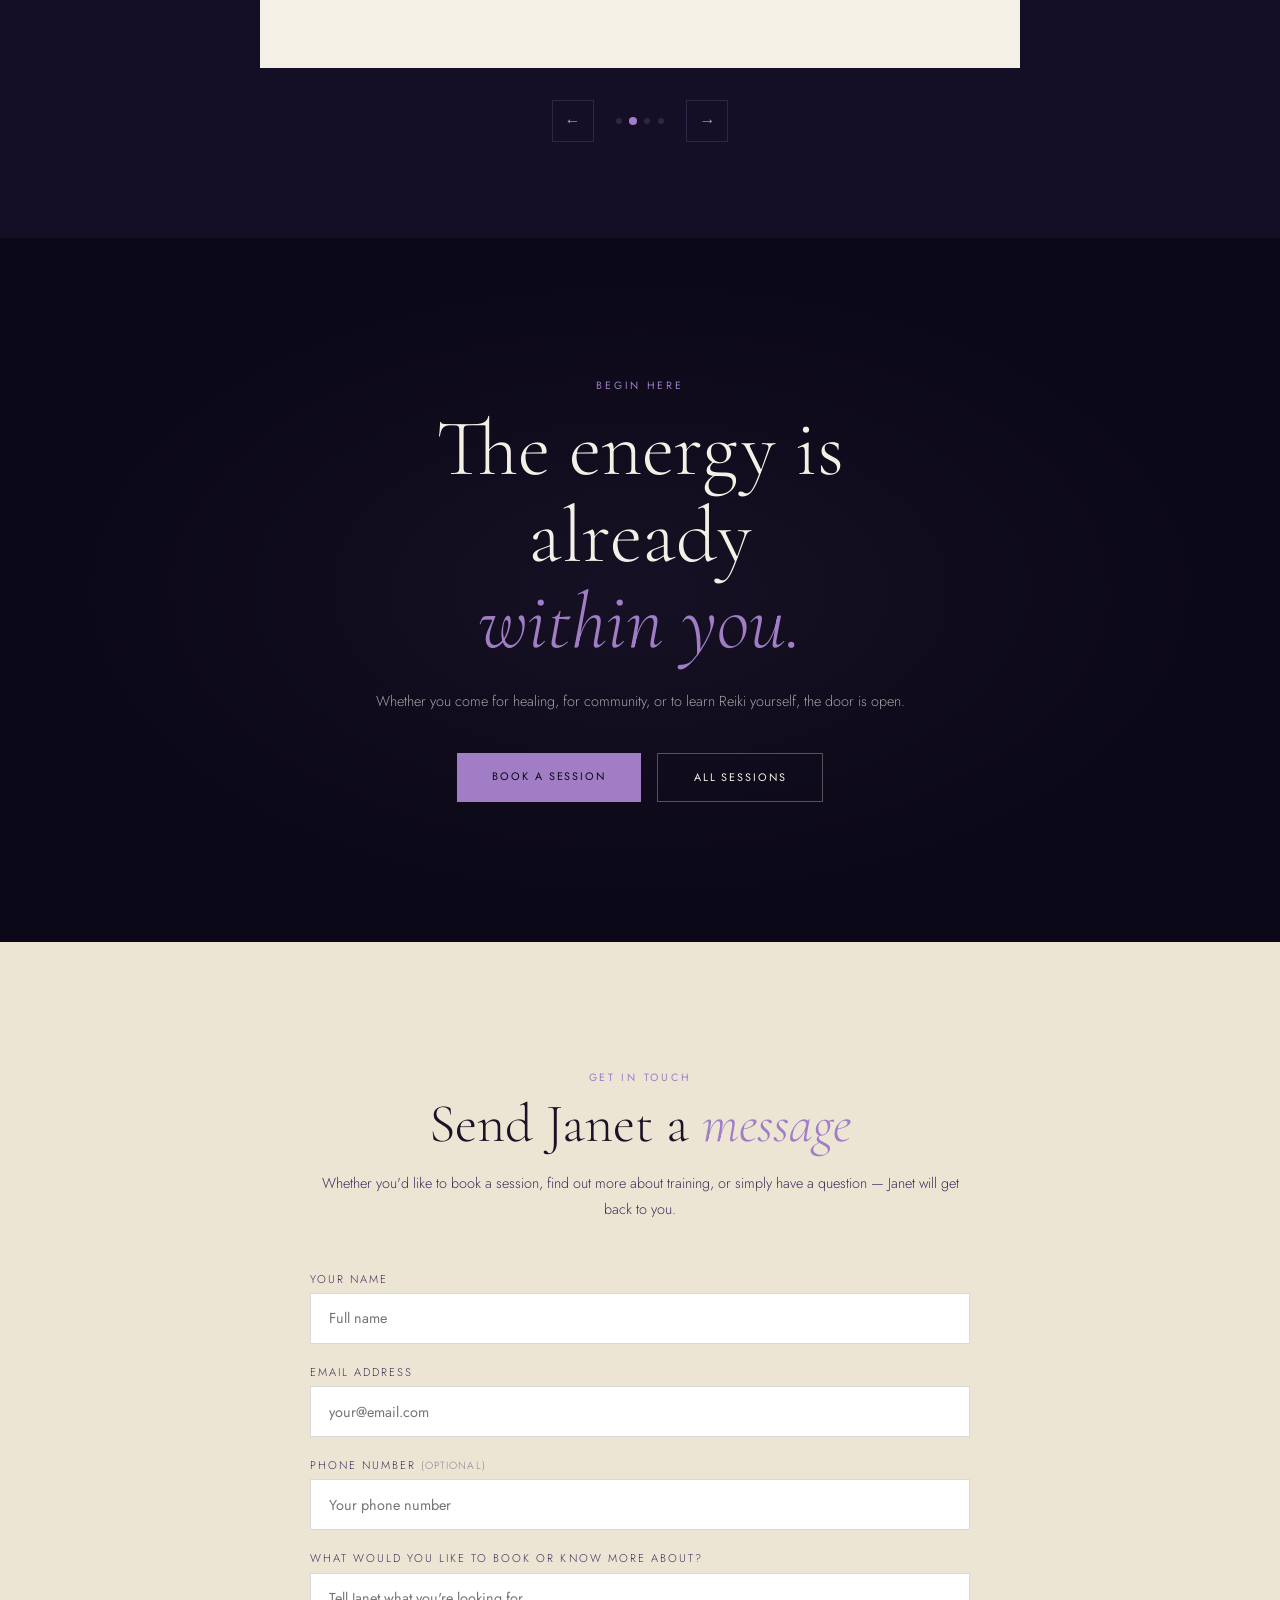
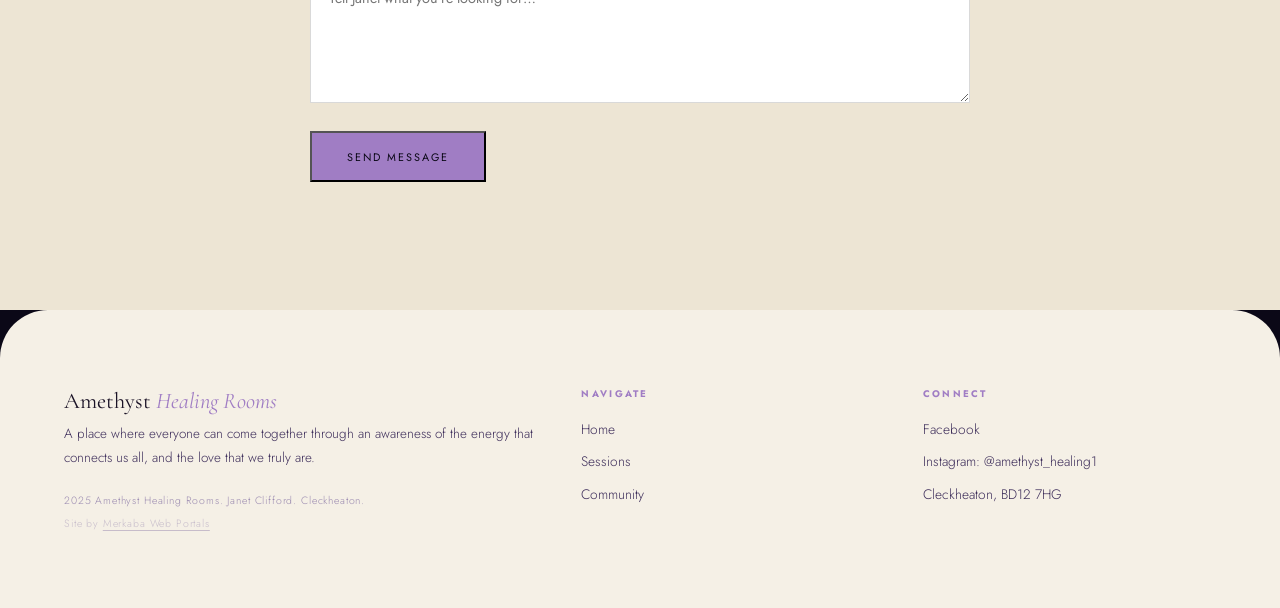
==== commit a5bbe28e: "Add Merkaba Web Portals credit to footer on all pages Co-Authored-By: Claude Sonnet 4.6 <noreply@ant" ====
--- a/index.html
+++ b/index.html
@@ -690,7 +690,7 @@
       <p class="rv d2" style="font-size:0.9rem;line-height:1.8;color:var(--ink2);">Whether you'd like to book a session, find out more about training, or simply have a question — Janet will get back to you.</p>
     </div>
 
-    <form action="https://formspree.io/f/meenreze" method="POST" class="rv d2" style="display:flex;flex-direction:column;gap:1.25rem;">
+    <form action="https://formspree.io/f/xojrkjov" method="POST" class="rv d2" style="display:flex;flex-direction:column;gap:1.25rem;">
 
       <div style="display:flex;flex-direction:column;gap:0.4rem;">
         <label style="font-size:0.7rem;letter-spacing:0.18em;text-transform:uppercase;color:var(--ink2);">Your Name</label>
@@ -762,6 +762,7 @@
       <h2>Amethyst <em>Healing Rooms</em></h2>
       <p class="footer-tag">A place where everyone can come together through an awareness of the energy that connects us all, and the love that we truly are.</p>
       <p class="footer-copy">2025 Amethyst Healing Rooms. Janet Clifford. Cleckheaton.</p>
+      <p class="footer-copy" style="margin-top:0.5rem;opacity:0.5;">Site by <a href="https://designmywebsitenow.com" target="_blank" rel="noopener noreferrer" style="color:inherit;text-decoration:underline;text-underline-offset:3px;">Merkaba Web Portals</a></p>
     </div>
     <nav class="footer-nav">
       <h4>Navigate</h4>
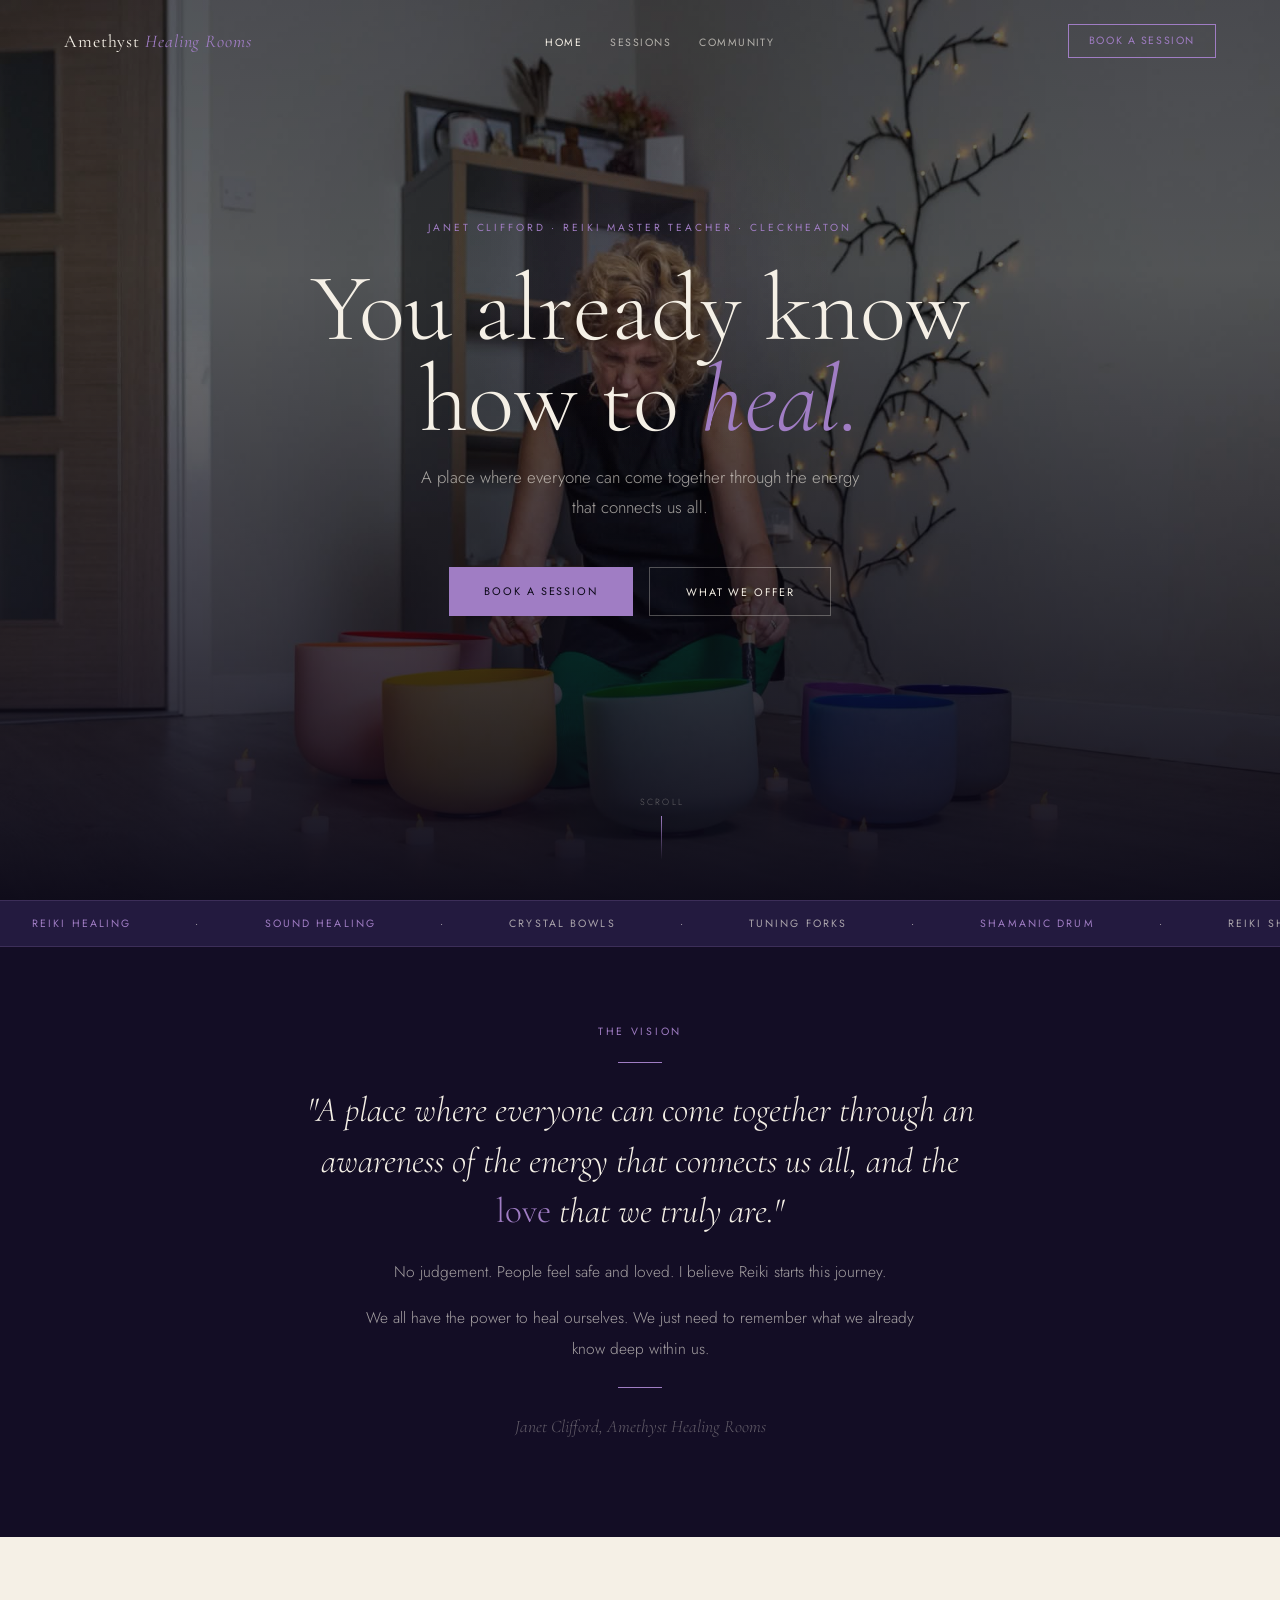
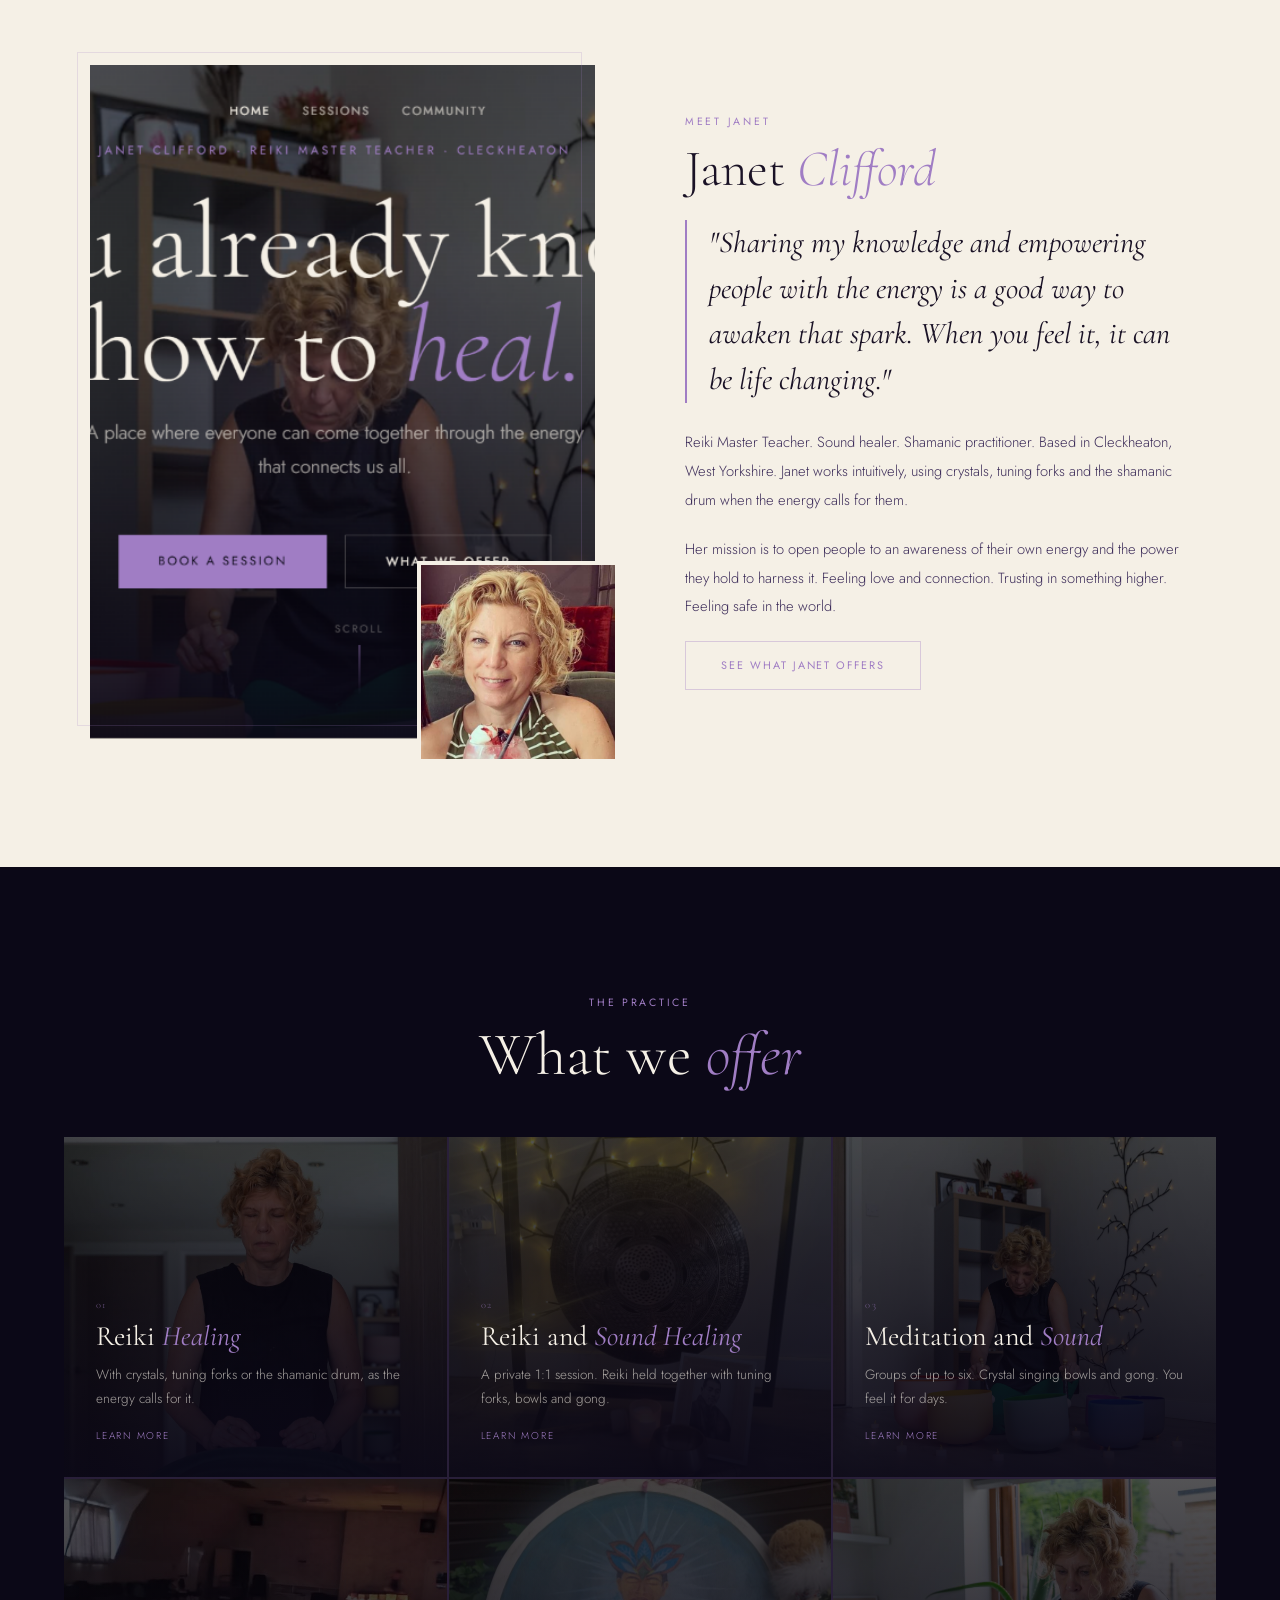
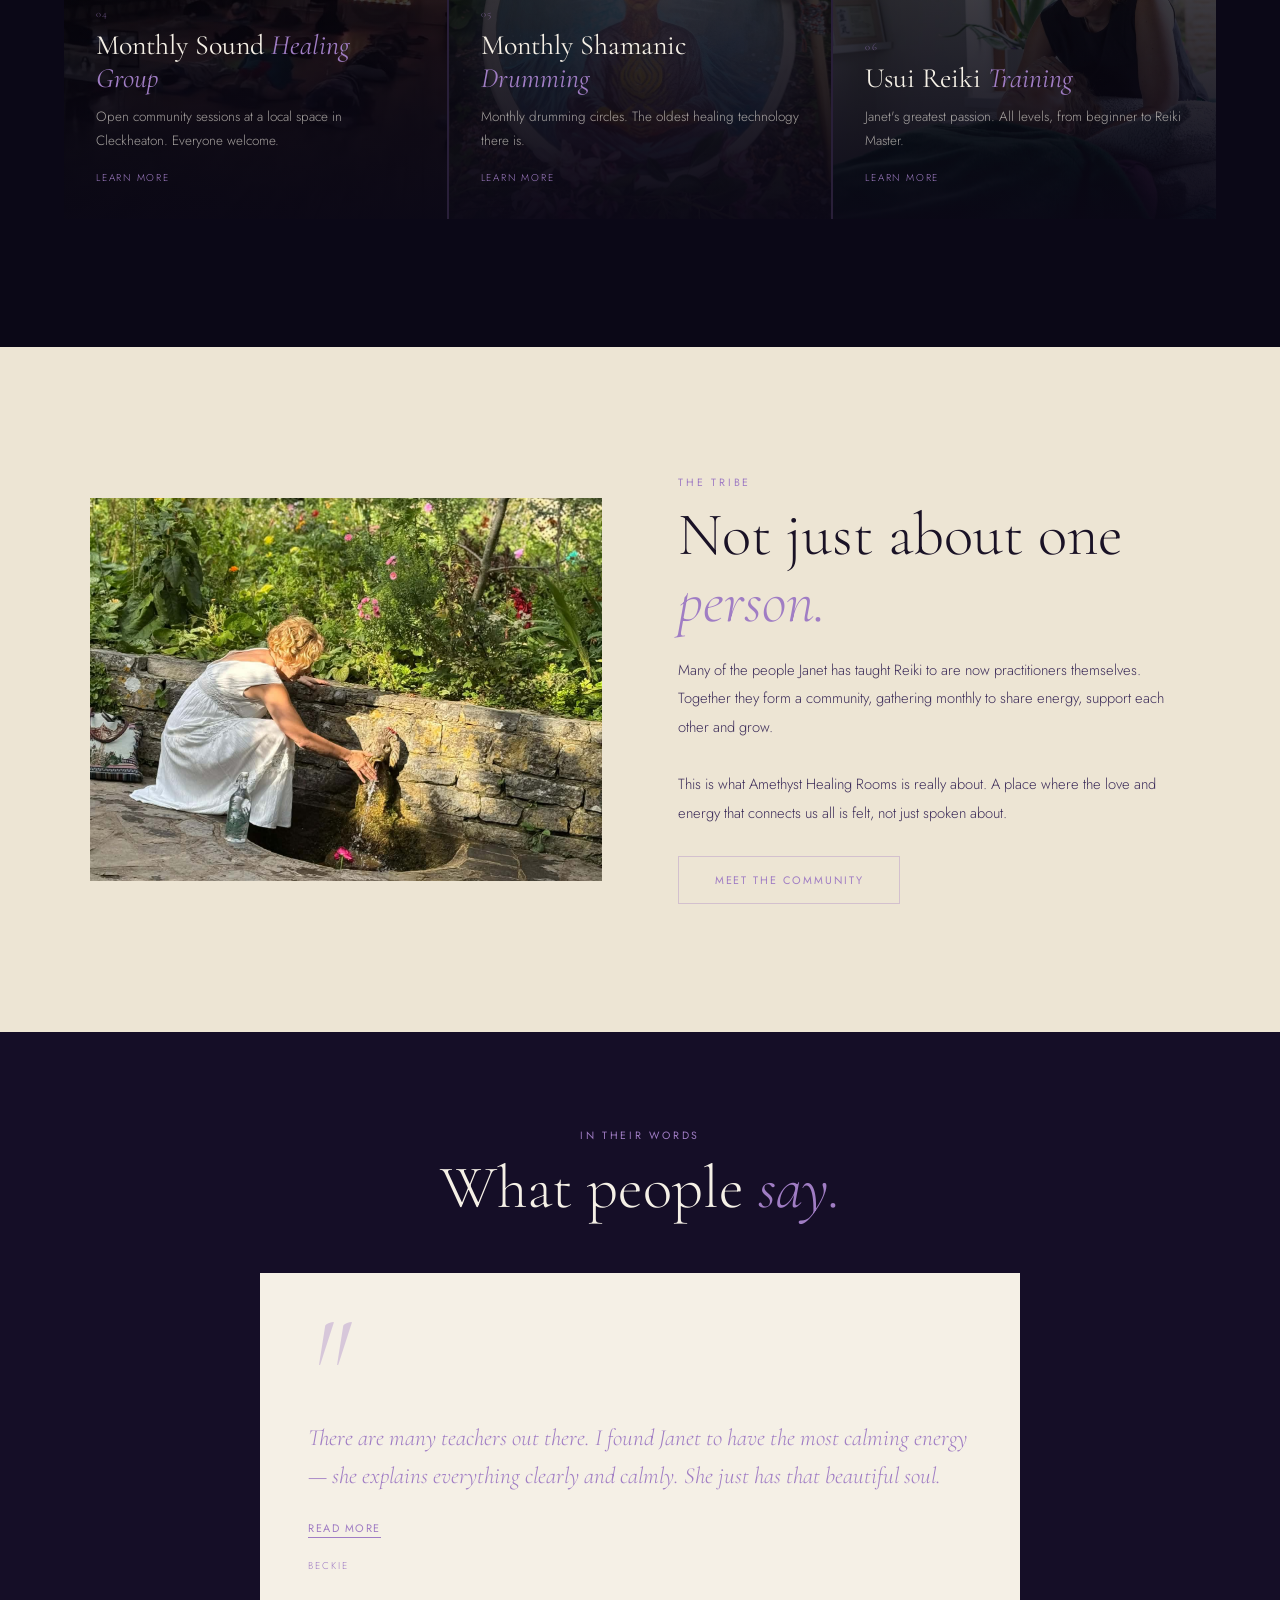
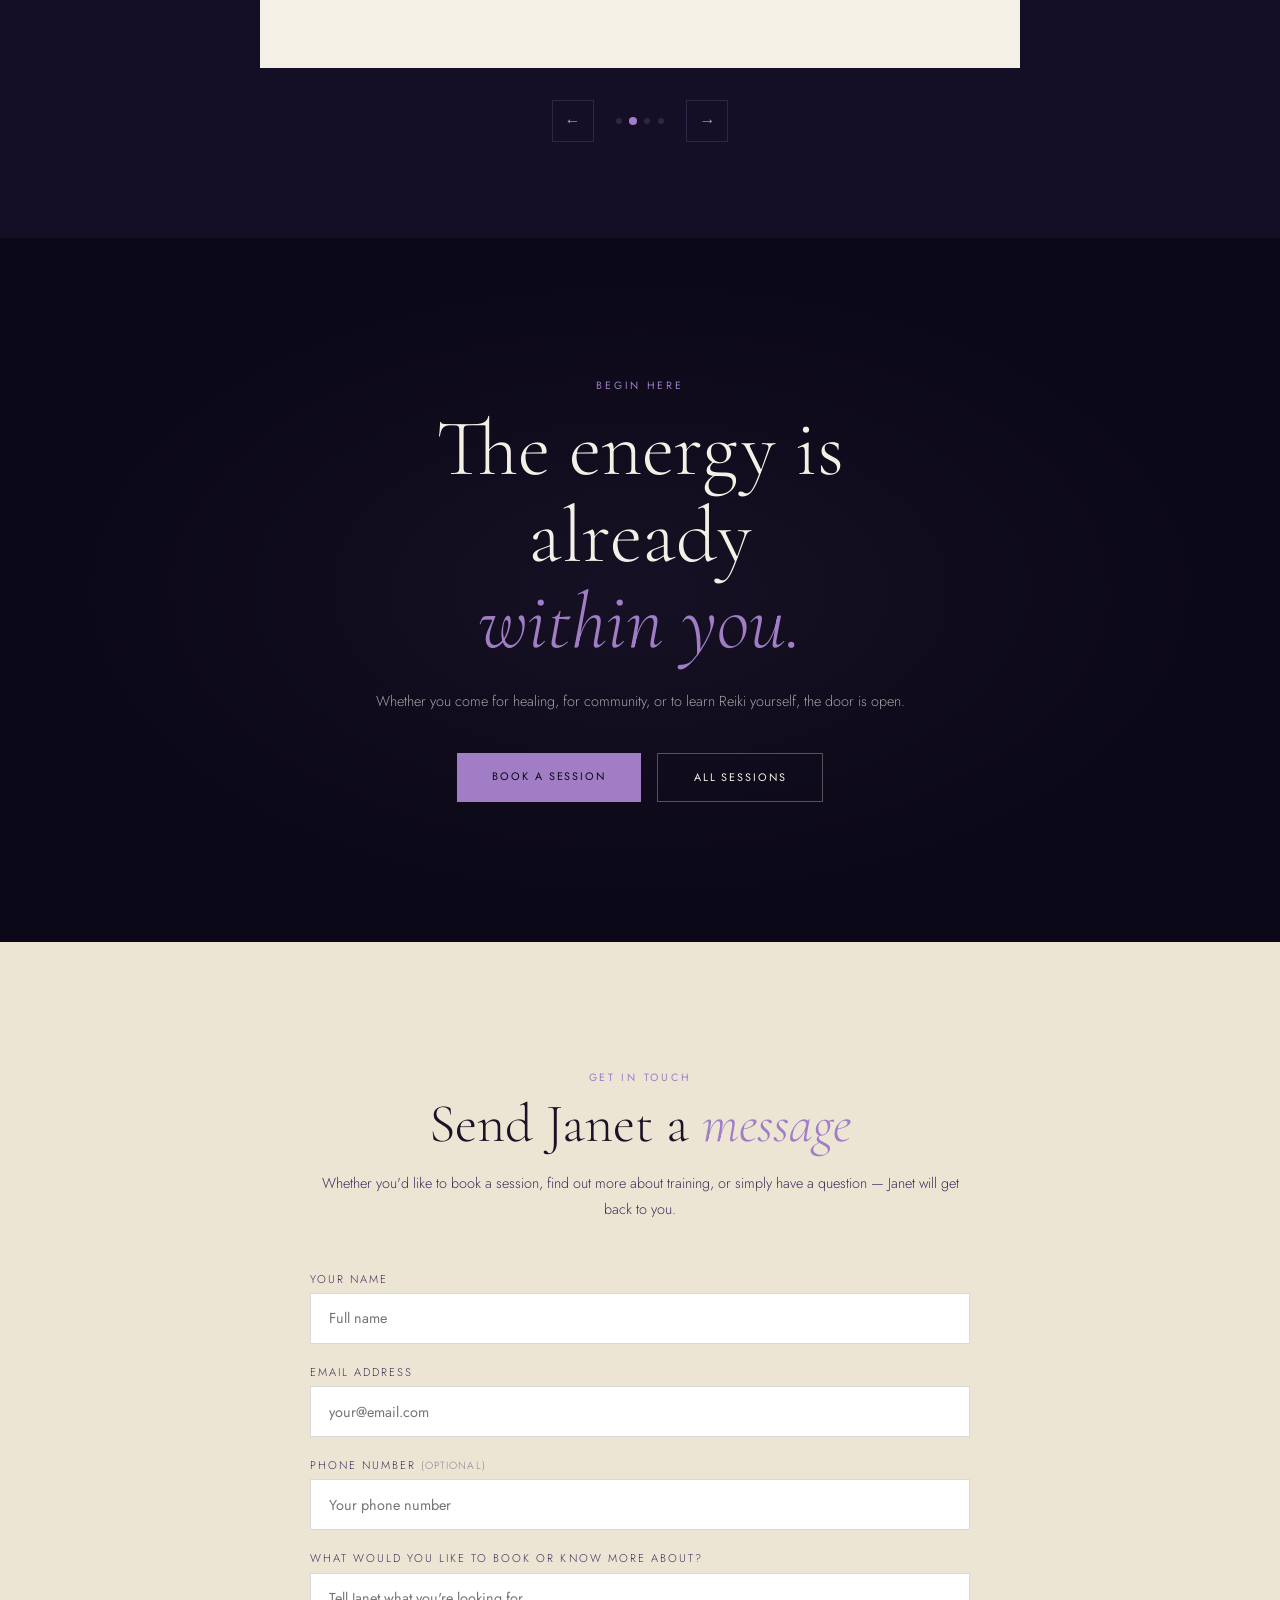
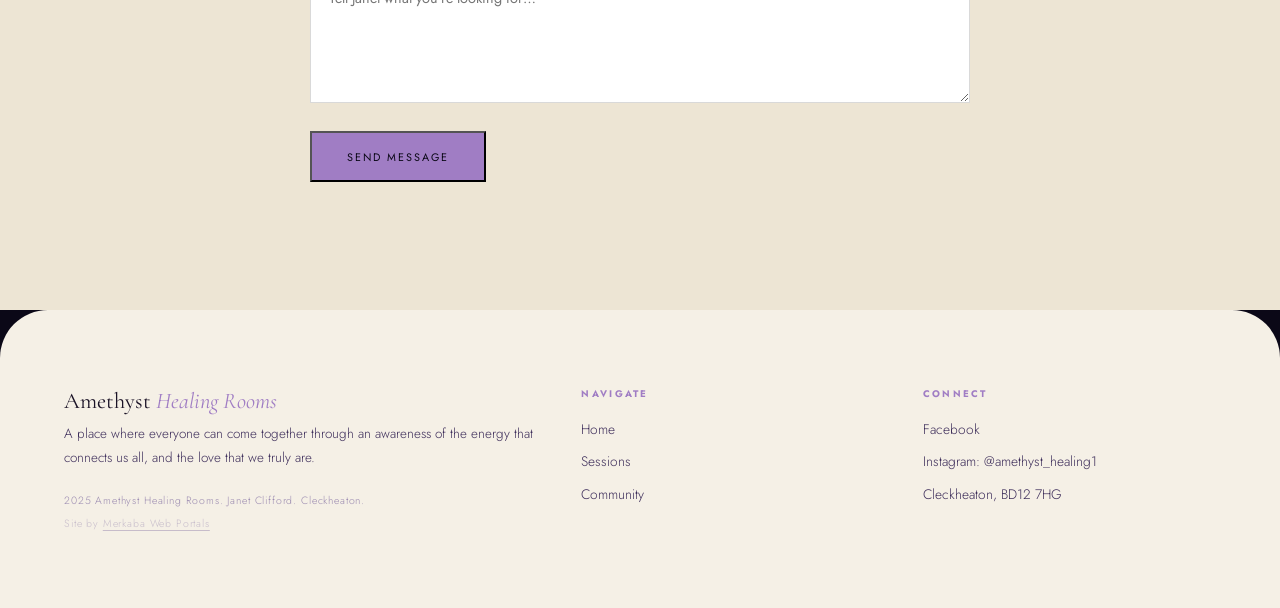
==== commit d466f422: "Add OG social sharing image (og-image.png) across all pages Co-Authored-By: Claude Sonnet 4.6 <norep" ====
--- a/index.html
+++ b/index.html
@@ -9,12 +9,12 @@
   <meta property="og:url" content="https://www.amethysthealingrooms.com/">
   <meta property="og:title" content="Amethyst Healing Rooms — Reiki &amp; Sound Healing, Cleckheaton">
   <meta property="og:description" content="A place where everyone can come together through the energy that connects us all. Reiki, sound healing and community in Cleckheaton, West Yorkshire.">
-  <meta property="og:image" content="https://www.amethysthealingrooms.com/657449893_1251848930348039_2464343206332712562_n.jpg">
+  <meta property="og:image" content="https://www.amethysthealingrooms.com/og-image.png">
   <meta property="og:site_name" content="Amethyst Healing Rooms">
   <meta name="twitter:card" content="summary_large_image">
   <meta name="twitter:title" content="Amethyst Healing Rooms — Reiki &amp; Sound Healing, Cleckheaton">
   <meta name="twitter:description" content="A place where everyone can come together through the energy that connects us all. Reiki, sound healing and community in Cleckheaton, West Yorkshire.">
-  <meta name="twitter:image" content="https://www.amethysthealingrooms.com/657449893_1251848930348039_2464343206332712562_n.jpg">
+  <meta name="twitter:image" content="https://www.amethysthealingrooms.com/og-image.png">
   <link rel="canonical" href="https://www.amethysthealingrooms.com/">
   <link rel="icon" type="image/png" href="favicon.png">
   <link rel="preconnect" href="https://fonts.googleapis.com">
@@ -45,7 +45,7 @@
           "latitude": "53.7245",
           "longitude": "-1.7185"
         },
-        "image": "https://www.amethysthealingrooms.com/657449893_1251848930348039_2464343206332712562_n.jpg",
+        "image": "https://www.amethysthealingrooms.com/og-image.png",
         "priceRange": "££",
         "sameAs": [
           "https://www.facebook.com/profile.php?id=100086459901449"
@@ -476,7 +476,7 @@
   <div class="meet-grid">
     <div class="meet-img-wrap rv">
       <div class="meet-frame"></div>
-      <img class="meet-img-main" src="657449893_1251848930348039_2464343206332712562_n.jpg" alt="Janet Clifford at a sacred garden well">
+      <img class="meet-img-main" src="og-image.png" alt="Janet Clifford at a sacred garden well">
       <img class="meet-img-accent" src="661472770_879750938446454_1947353881289032312_n.jpg" alt="Janet Clifford">
     </div>
     <div class="rv d1">
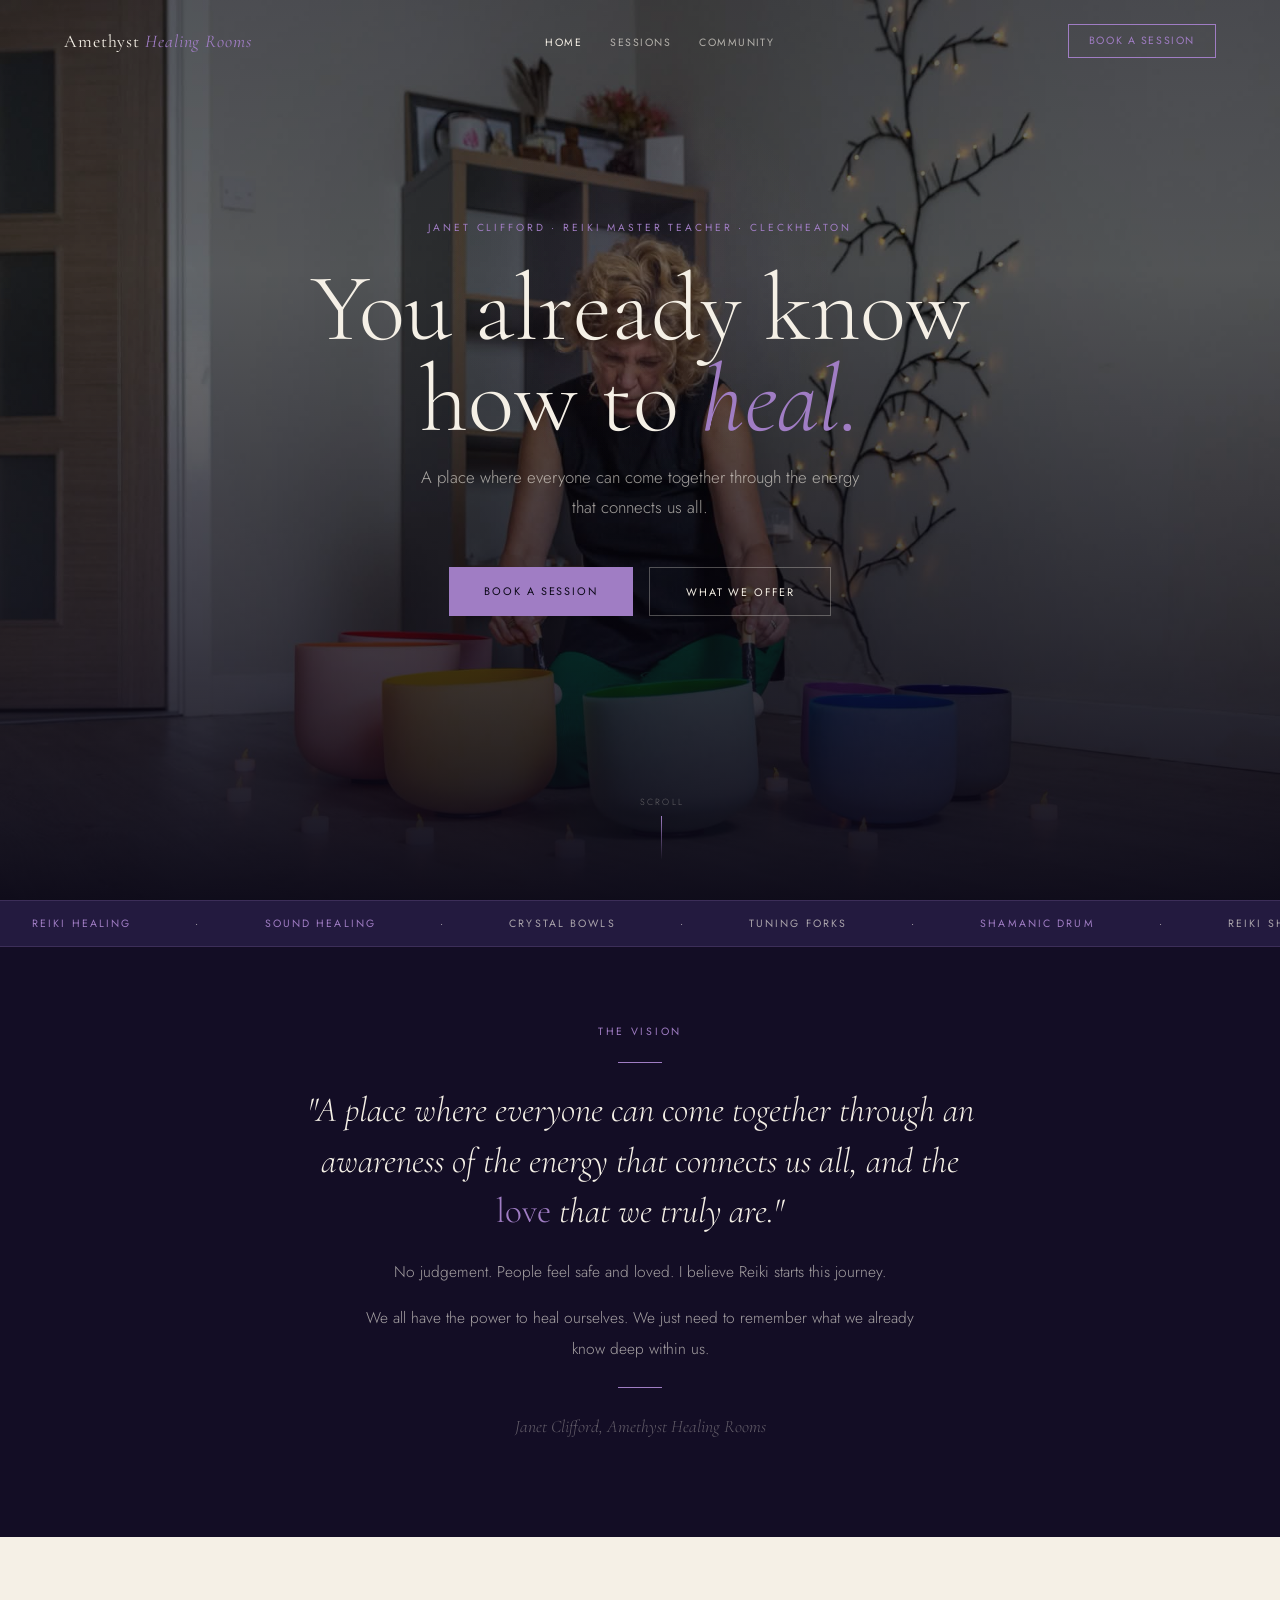
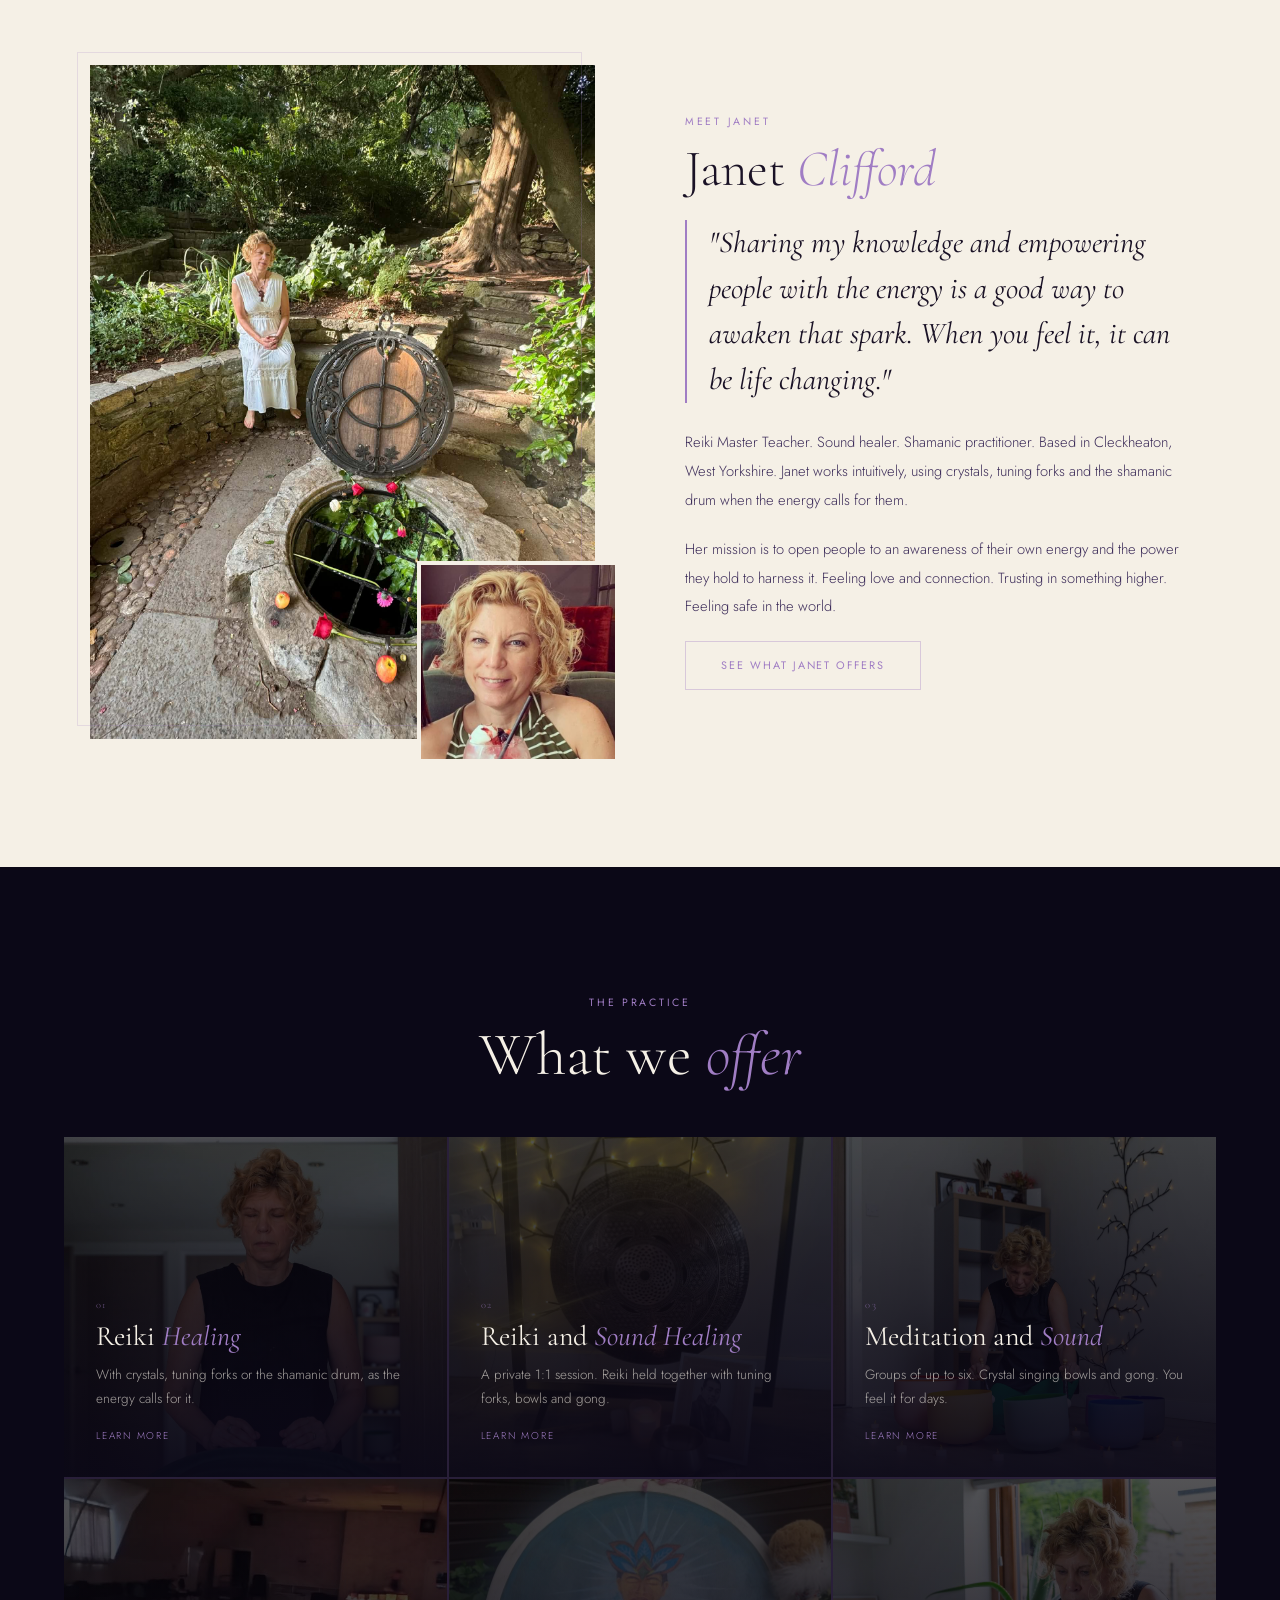
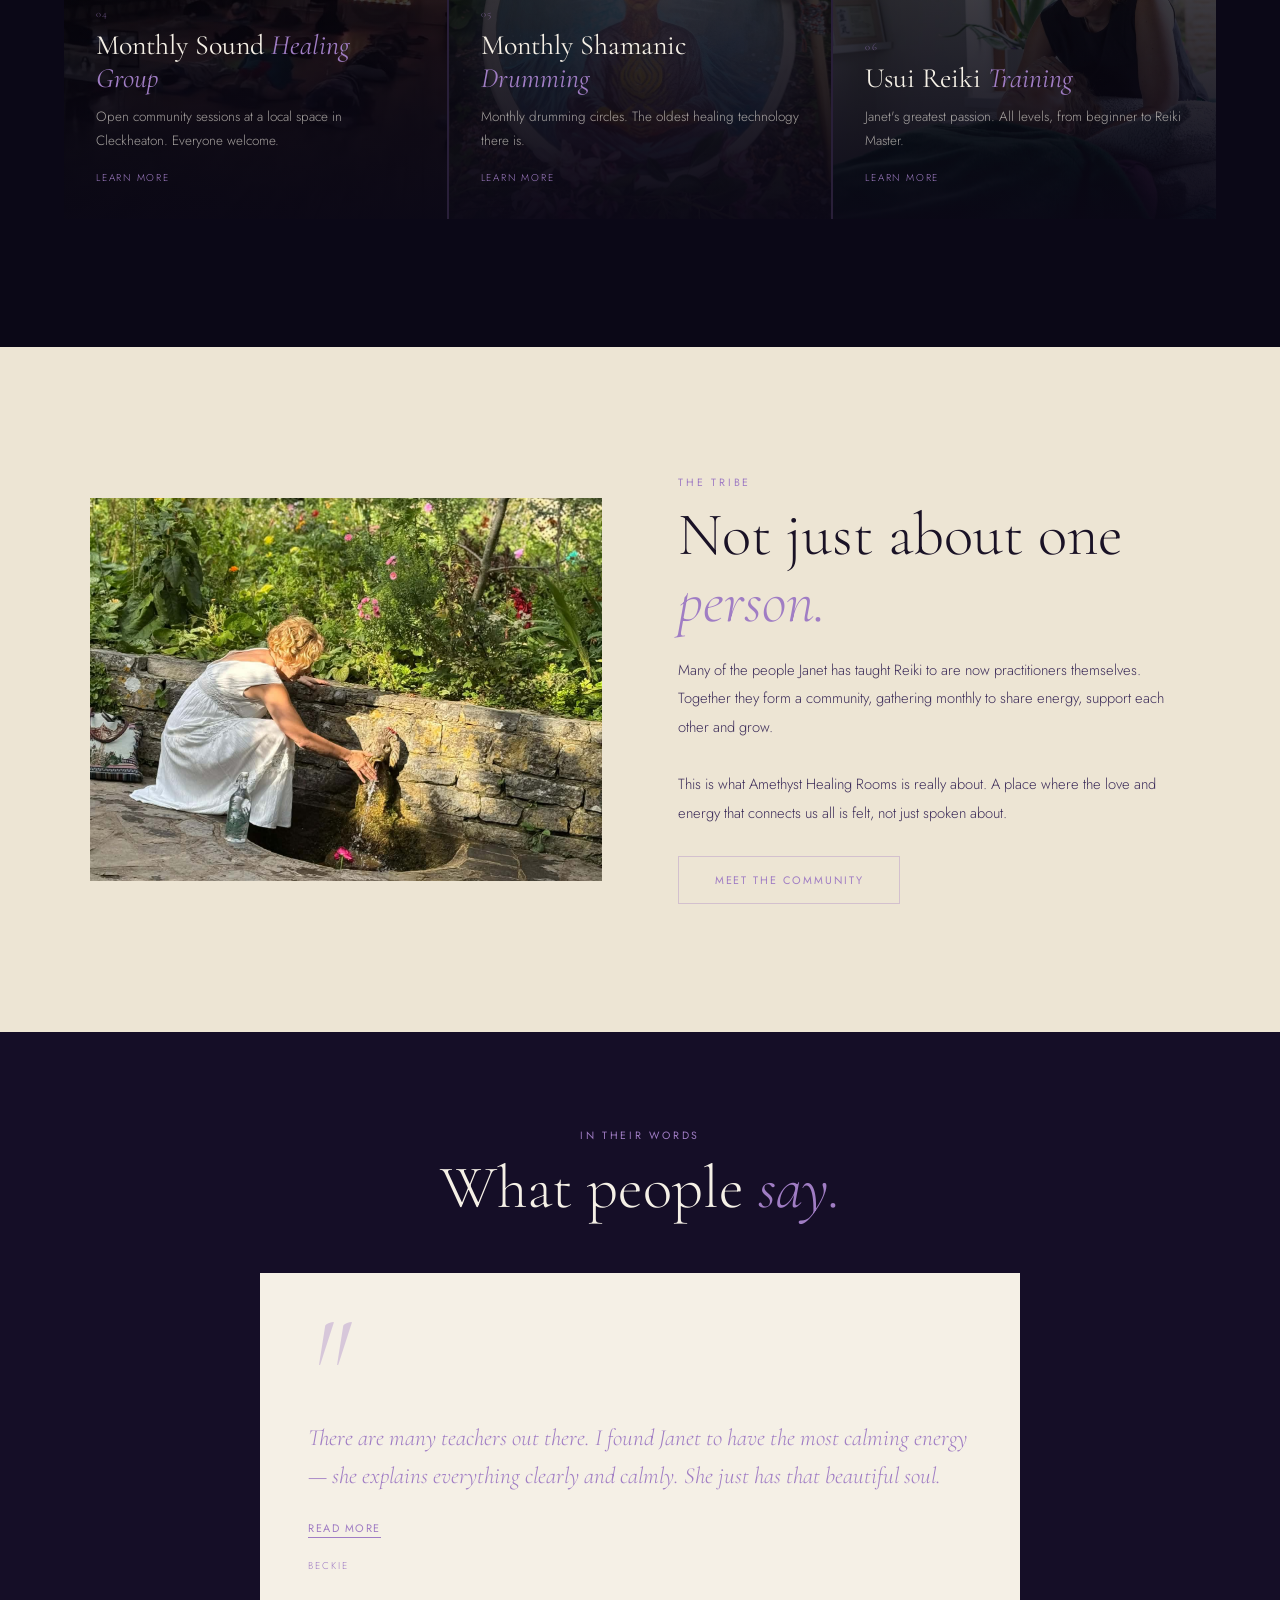
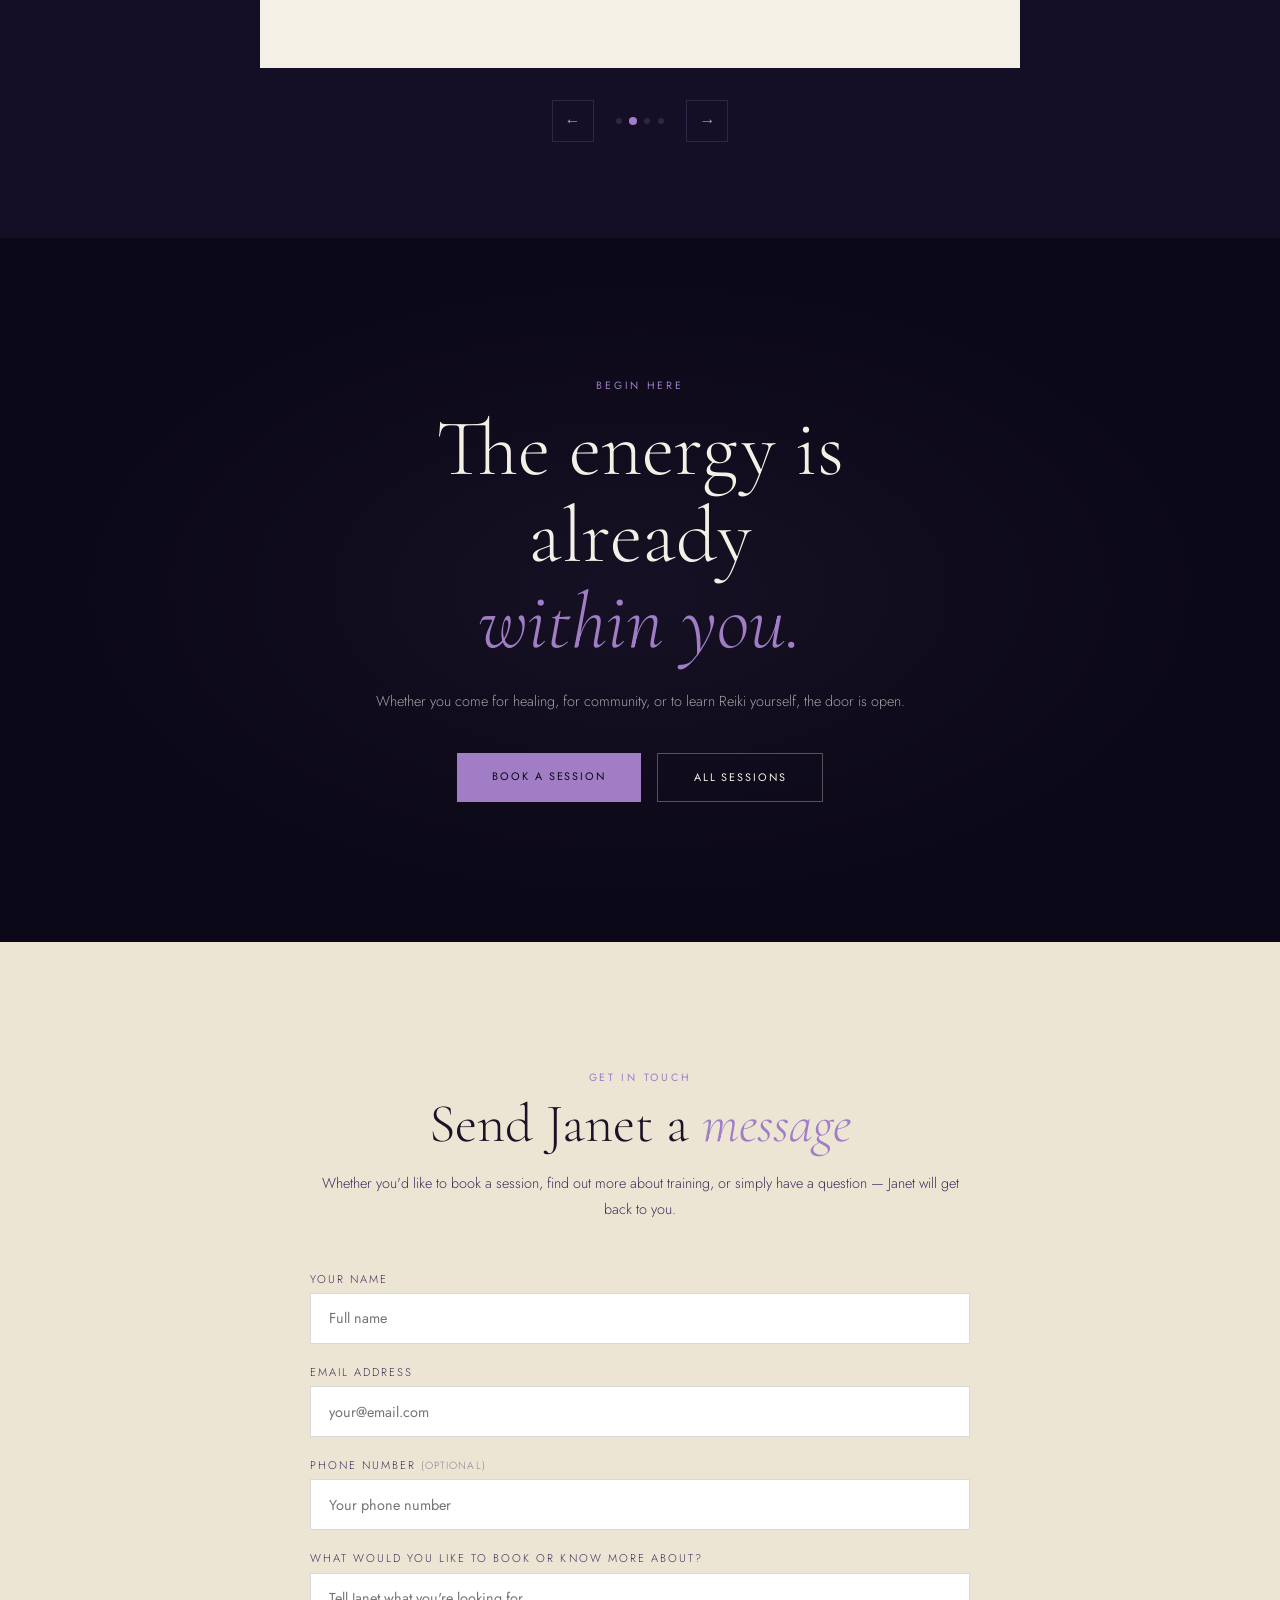
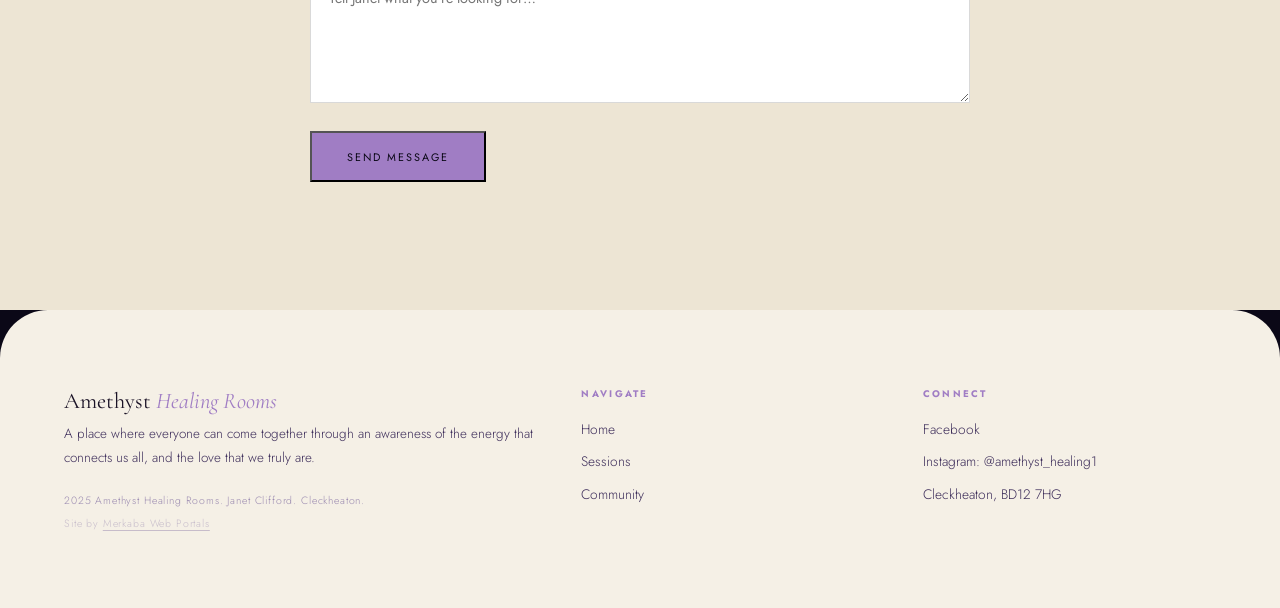
==== commit e023bb64: "Fix: restore Janet's photo in Meet section (broken by OG image swap) Co-Authored-By: Claude Sonnet 4" ====
--- a/index.html
+++ b/index.html
@@ -476,7 +476,7 @@
   <div class="meet-grid">
     <div class="meet-img-wrap rv">
       <div class="meet-frame"></div>
-      <img class="meet-img-main" src="og-image.png" alt="Janet Clifford at a sacred garden well">
+      <img class="meet-img-main" src="657449893_1251848930348039_2464343206332712562_n.jpg" alt="Janet Clifford at a sacred garden well">
       <img class="meet-img-accent" src="661472770_879750938446454_1947353881289032312_n.jpg" alt="Janet Clifford">
     </div>
     <div class="rv d1">
